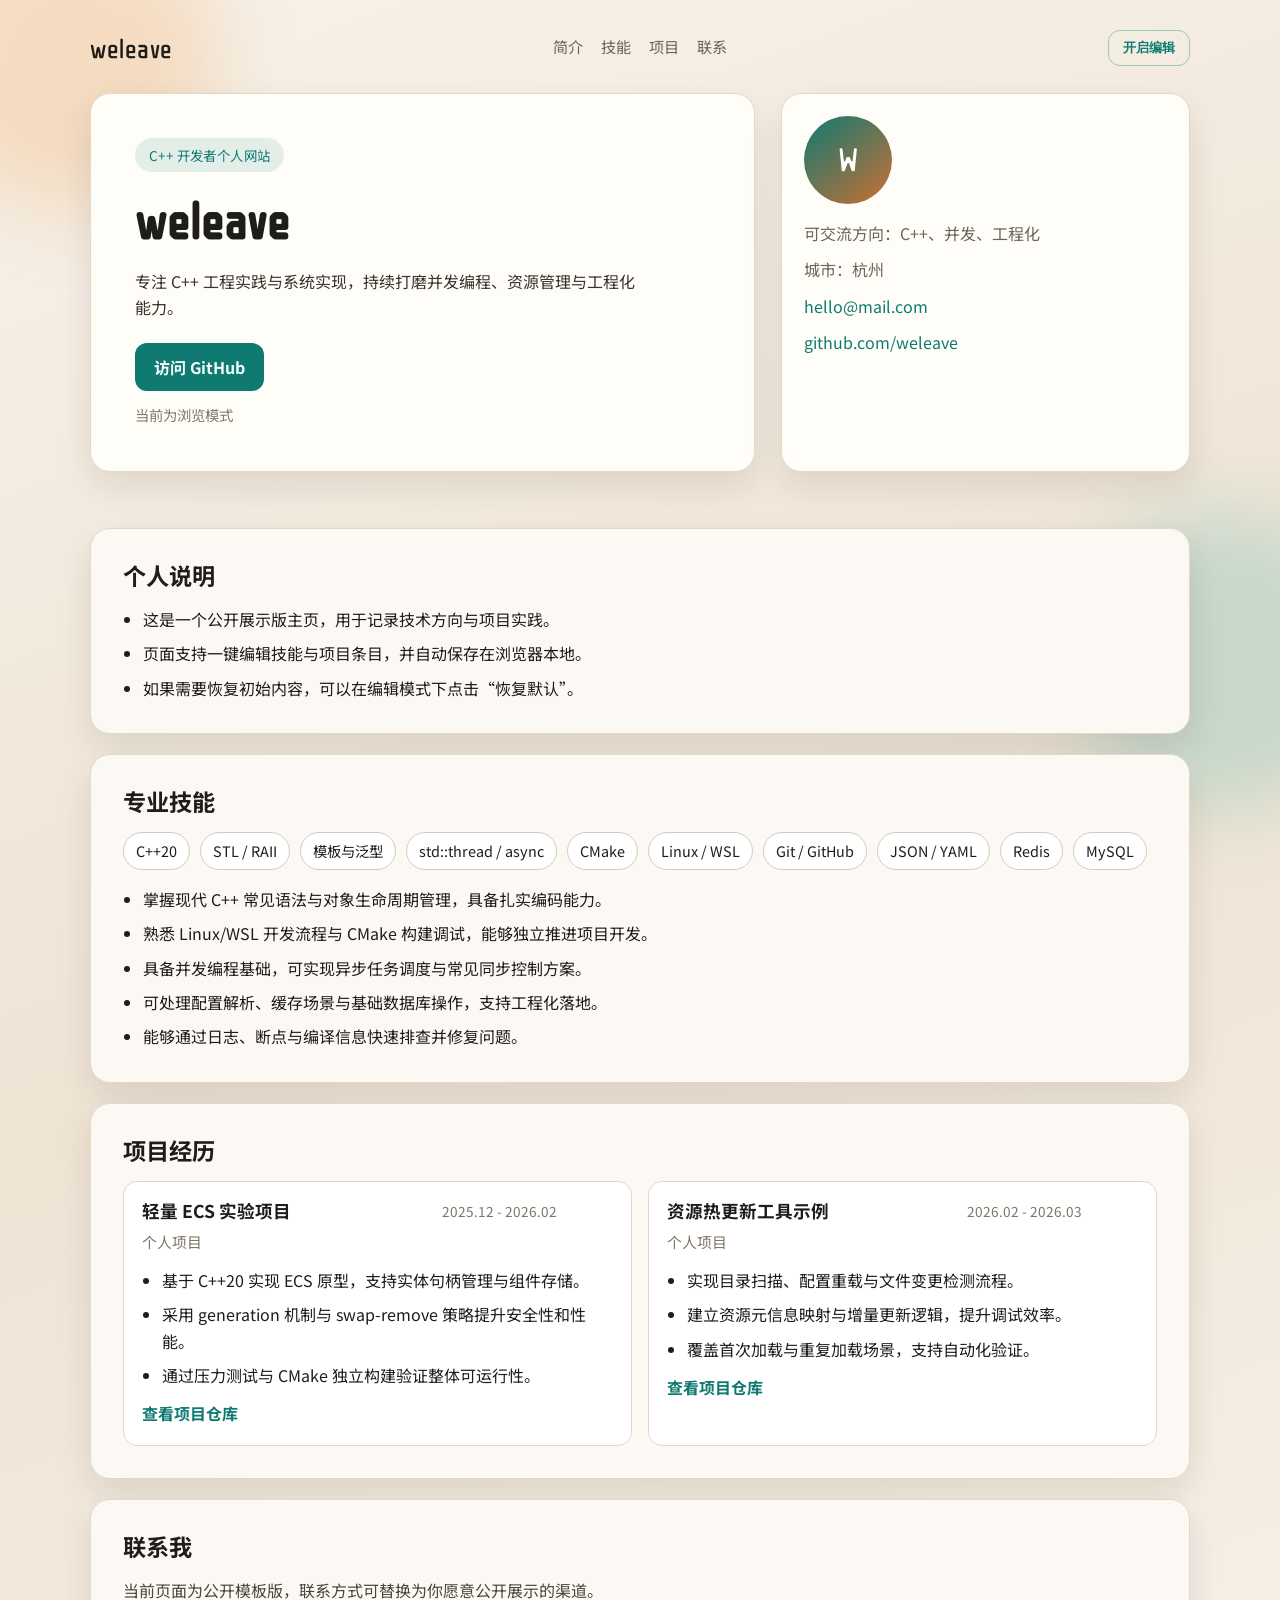
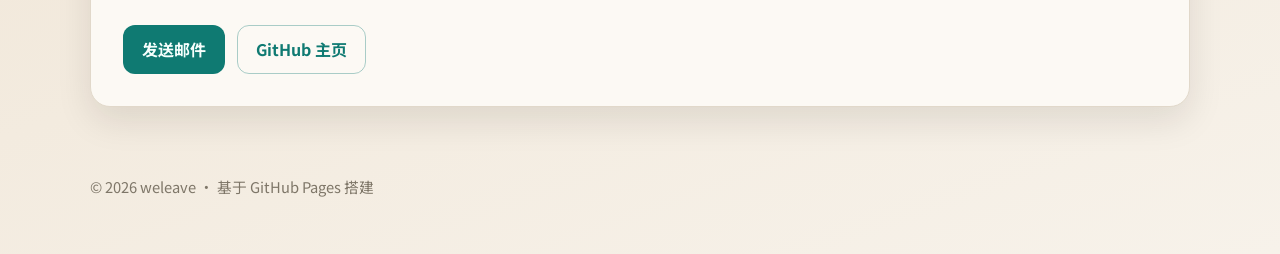
==== index.html @ 106b34a2 "update html" ====
<!doctype html>
<html lang="zh-CN">
  <head>
    <meta charset="UTF-8" />
    <meta name="viewport" content="width=device-width, initial-scale=1.0" />
    <meta
      name="description"
      content="weleave 的个人网站，展示技能、项目与联系方式。"
    />
    <title>weleave | 个人网站</title>
    <link rel="preconnect" href="https://fonts.googleapis.com" />
    <link rel="preconnect" href="https://fonts.gstatic.com" crossorigin />
    <link
      href="https://fonts.googleapis.com/css2?family=Noto+Sans+SC:wght@400;500;700;900&family=ZCOOL+QingKe+HuangYou&display=swap"
      rel="stylesheet"
    />
    <link rel="stylesheet" href="./styles.css" />
  </head>
  <body>
    <div class="bg-orb orb-left"></div>
    <div class="bg-orb orb-right"></div>

    <header class="site-header">
      <nav class="nav container">
        <a class="brand" href="#top">weleave</a>
        <div class="nav-links">
          <a href="#about">简介</a>
          <a href="#skills">技能</a>
          <a href="#projects">项目</a>
          <a href="#contact">联系</a>
        </div>
        <div class="nav-tools">
          <button type="button" class="btn ghost btn-small" id="toggle-edit-btn">
            开启编辑
          </button>
          <button type="button" class="btn ghost btn-small is-hidden" id="reset-content-btn">
            恢复默认
          </button>
        </div>
      </nav>

      <section class="hero container" id="top">
        <div class="hero-main" data-reveal>
          <p class="tag">C++ 开发者个人网站</p>
          <h1>weleave</h1>
          <p class="lead">
            专注 C++ 工程实践与系统实现，持续打磨并发编程、资源管理与工程化能力。
          </p>
          <div class="hero-actions">
            <a
              class="btn"
              href="https://github.com/weleave"
              target="_blank"
              rel="noopener"
            >
              访问 GitHub
            </a>
            <a
              class="btn ghost"
              id="resume-link"
              href="./resume.jpg"
              target="_blank"
              rel="noopener"
            >
              查看图片
            </a>
          </div>
          <p class="edit-state" id="edit-state">当前为浏览模式</p>
        </div>

        <aside class="profile-card" data-reveal>
          <div class="avatar" id="avatar-box">
            <img id="avatar-image" src="./avatar.jpg" alt="头像" />
            <span id="avatar-fallback">W</span>
          </div>
          <ul>
            <li>可交流方向：C++、并发、工程化</li>
            <li>城市：杭州</li>
            <li><a href="mailto:hello@mail.com">hello@mail.com</a></li>
            <li>
              <a href="https://github.com/weleave" target="_blank" rel="noopener">
                github.com/weleave
              </a>
            </li>
          </ul>
        </aside>
      </section>
    </header>

    <main class="container">
      <section class="panel" id="about" data-reveal>
        <h2>个人说明</h2>
        <ul class="skill-list">
          <li>这是一个公开展示版主页，用于记录技术方向与项目实践。</li>
          <li>页面支持一键编辑技能与项目条目，并自动保存在浏览器本地。</li>
          <li>如果需要恢复初始内容，可以在编辑模式下点击“恢复默认”。</li>
        </ul>
      </section>

      <section class="panel" id="skills" data-reveal>
        <h2>专业技能</h2>
        <div class="chips" id="skills-chips">
          <span>C++20</span>
          <span>STL / RAII</span>
          <span>模板与泛型</span>
          <span>std::thread / async</span>
          <span>CMake</span>
          <span>Linux / WSL</span>
          <span>Git / GitHub</span>
          <span>JSON / YAML</span>
          <span>Redis</span>
          <span>MySQL</span>
        </div>
        <div class="editor-box is-hidden" id="skill-editor">
          <p class="editor-title">技能编辑</p>
          <div class="editor-row">
            <input
              type="text"
              id="skill-input"
              class="editor-input"
              placeholder="输入技能，例如：Boost.Asio"
              maxlength="40"
            />
            <button type="button" class="btn btn-small" id="add-skill-btn">新增技能</button>
          </div>
          <p class="editor-tip">删除技能：点击技能右侧“删除”按钮。</p>
        </div>
        <ul class="skill-list">
          <li>掌握现代 C++ 常见语法与对象生命周期管理，具备扎实编码能力。</li>
          <li>熟悉 Linux/WSL 开发流程与 CMake 构建调试，能够独立推进项目开发。</li>
          <li>具备并发编程基础，可实现异步任务调度与常见同步控制方案。</li>
          <li>可处理配置解析、缓存场景与基础数据库操作，支持工程化落地。</li>
          <li>能够通过日志、断点与编译信息快速排查并修复问题。</li>
        </ul>
      </section>

      <section class="panel" id="projects" data-reveal>
        <h2>项目经历</h2>
        <div class="project-grid" id="projects-grid">
          <article class="project-card">
            <div class="project-head">
              <h3>轻量 ECS 实验项目</h3>
              <span>2025.12 - 2026.02</span>
            </div>
            <p class="project-meta">个人项目</p>
            <ul>
              <li>基于 C++20 实现 ECS 原型，支持实体句柄管理与组件存储。</li>
              <li>采用 generation 机制与 swap-remove 策略提升安全性和性能。</li>
              <li>通过压力测试与 CMake 独立构建验证整体可运行性。</li>
            </ul>
            <a
              class="text-link"
              href="https://github.com/weleave/mini-ecs-cpp"
              target="_blank"
              rel="noopener"
            >
              查看项目仓库
            </a>
          </article>

          <article class="project-card">
            <div class="project-head">
              <h3>资源热更新工具示例</h3>
              <span>2026.02 - 2026.03</span>
            </div>
            <p class="project-meta">个人项目</p>
            <ul>
              <li>实现目录扫描、配置重载与文件变更检测流程。</li>
              <li>建立资源元信息映射与增量更新逻辑，提升调试效率。</li>
              <li>覆盖首次加载与重复加载场景，支持自动化验证。</li>
            </ul>
            <a
              class="text-link"
              href="https://github.com/weleave/HotReloadKit"
              target="_blank"
              rel="noopener"
            >
              查看项目仓库
            </a>
          </article>
        </div>
        <div class="editor-box is-hidden" id="project-editor">
          <p class="editor-title">项目编辑</p>
          <div class="editor-row">
            <input
              type="text"
              id="project-title-input"
              class="editor-input"
              placeholder="项目名称（必填）"
              maxlength="60"
            />
            <input
              type="text"
              id="project-period-input"
              class="editor-input"
              placeholder="项目时间，例如：2026.03 - 2026.06"
              maxlength="40"
            />
          </div>
          <div class="editor-row">
            <input
              type="text"
              id="project-role-input"
              class="editor-input"
              placeholder="项目身份，例如：个人项目"
              maxlength="40"
            />
            <input
              type="text"
              id="project-link-input"
              class="editor-input"
              placeholder="项目链接，例如：https://github.com/xxx/yyy"
              maxlength="200"
            />
          </div>
          <textarea
            id="project-bullets-input"
            class="editor-textarea"
            placeholder="项目亮点（每行一条，至少一条）"
          ></textarea>
          <div class="editor-row">
            <button type="button" class="btn btn-small" id="add-project-btn">新增项目</button>
          </div>
          <p class="editor-tip">删除项目：点击项目卡片右上角“删除”按钮。</p>
        </div>
      </section>

      <section class="panel contact" id="contact" data-reveal>
        <h2>联系我</h2>
        <p>当前页面为公开模板版，联系方式可替换为你愿意公开展示的渠道。</p>
        <div class="hero-actions">
          <a class="btn" href="mailto:hello@example.com">发送邮件</a>
          <a class="btn ghost" href="https://github.com/weleave" target="_blank" rel="noopener">
            GitHub 主页
          </a>
        </div>
      </section>
    </main>

    <footer class="footer container">
      <p>&copy; <span id="year"></span> weleave · 基于 GitHub Pages 搭建</p>
    </footer>

    <script src="./script.js"></script>
  </body>
</html>
---- styles.css ----
:root {
  --bg: #f4efe6;
  --bg-soft: #fcf9f4;
  --ink: #1f1d1a;
  --muted: #6a645b;
  --card: #fffdf8;
  --line: #e1d8ca;
  --accent: #0f7a72;
  --accent-2: #ca6f34;
  --shadow: 0 14px 35px rgba(30, 20, 8, 0.1);
  --radius: 20px;
}

* {
  box-sizing: border-box;
}

html {
  scroll-behavior: smooth;
}

body {
  margin: 0;
  color: var(--ink);
  background: linear-gradient(160deg, #f7f2ea 0%, #efe4d4 50%, #f7f2ea 100%);
  font-family: "Noto Sans SC", "PingFang SC", "Microsoft YaHei", sans-serif;
  line-height: 1.65;
}

.bg-orb {
  position: fixed;
  z-index: -1;
  width: 300px;
  aspect-ratio: 1;
  border-radius: 50%;
  filter: blur(40px);
  opacity: 0.26;
}

.orb-left {
  top: -90px;
  left: -80px;
  background: #f2a153;
}

.orb-right {
  right: -90px;
  bottom: 10vh;
  background: #56b3aa;
}

.container {
  width: min(1100px, 92vw);
  margin: 0 auto;
}

.site-header {
  padding: 18px 0 36px;
}

.nav {
  display: flex;
  align-items: center;
  justify-content: space-between;
  gap: 20px;
  padding: 8px 0 22px;
}

.brand {
  text-decoration: none;
  color: var(--ink);
  font-family: "ZCOOL QingKe HuangYou", cursive;
  font-size: 1.7rem;
  letter-spacing: 0.5px;
}

.nav-links {
  display: flex;
  gap: 18px;
  font-size: 0.95rem;
}

.nav-links a {
  color: var(--muted);
  text-decoration: none;
  padding-bottom: 2px;
  border-bottom: 2px solid transparent;
  transition: color 0.25s, border-color 0.25s;
}

.nav-links a:hover {
  color: var(--accent);
  border-color: var(--accent);
}

.nav-tools {
  display: flex;
  align-items: center;
  gap: 8px;
}

.hero {
  display: grid;
  gap: 26px;
  grid-template-columns: 1.3fr 0.8fr;
  align-items: stretch;
}

.hero-main,
.profile-card {
  background: var(--card);
  border: 1px solid var(--line);
  border-radius: var(--radius);
  box-shadow: var(--shadow);
}

.hero-main {
  padding: clamp(28px, 4vw, 44px);
}

.tag {
  display: inline-block;
  margin: 0;
  padding: 6px 14px;
  background: rgba(15, 122, 114, 0.11);
  color: var(--accent);
  border-radius: 999px;
  font-size: 0.84rem;
  letter-spacing: 0.4px;
}

h1,
h2,
h3 {
  margin: 0;
  line-height: 1.25;
}

h1 {
  margin-top: 16px;
  font-family: "ZCOOL QingKe HuangYou", cursive;
  font-size: clamp(2.25rem, 4.2vw, 3.2rem);
  letter-spacing: 1px;
}

.lead {
  margin: 16px 0 0;
  max-width: 32em;
  color: #37332d;
}

.hero-actions {
  margin-top: 22px;
  display: flex;
  flex-wrap: wrap;
  gap: 12px;
}

.btn {
  display: inline-flex;
  align-items: center;
  justify-content: center;
  padding: 10px 18px;
  border-radius: 12px;
  border: 1px solid transparent;
  text-decoration: none;
  font-weight: 700;
  transition: transform 0.22s, filter 0.22s;
  background: var(--accent);
  color: #f6fffd;
}

.btn:hover {
  transform: translateY(-1px);
  filter: brightness(1.04);
}

.btn.ghost {
  background: transparent;
  color: var(--accent);
  border-color: rgba(15, 122, 114, 0.35);
}

.btn-small {
  padding: 8px 14px;
  font-size: 0.84rem;
  font-weight: 600;
}

.edit-state {
  margin: 12px 0 0;
  color: #80796c;
  font-size: 0.9rem;
}

.profile-card {
  padding: 22px;
}

.avatar {
  width: 88px;
  aspect-ratio: 1;
  border-radius: 50%;
  display: flex;
  align-items: center;
  justify-content: center;
  overflow: hidden;
  position: relative;
  font-family: "ZCOOL QingKe HuangYou", cursive;
  font-size: 2rem;
  color: #fff;
  margin-bottom: 16px;
  background: linear-gradient(140deg, var(--accent), var(--accent-2));
}

.avatar img {
  width: 100%;
  height: 100%;
  object-fit: cover;
  display: none;
}

.avatar.has-image img {
  display: block;
}

.avatar.has-image #avatar-fallback {
  display: none;
}

.profile-card ul {
  margin: 0;
  padding: 0;
  list-style: none;
  display: grid;
  gap: 10px;
  color: var(--muted);
}

.profile-card a {
  color: var(--accent);
  text-decoration: none;
  word-break: break-all;
}

main {
  padding-bottom: 44px;
}

.panel {
  margin-top: 20px;
  background: var(--bg-soft);
  border: 1px solid var(--line);
  border-radius: var(--radius);
  padding: clamp(22px, 3vw, 32px);
  box-shadow: var(--shadow);
}

.panel h2 {
  font-size: 1.45rem;
  margin-bottom: 16px;
}

.chips {
  display: flex;
  flex-wrap: wrap;
  gap: 10px;
  margin-bottom: 16px;
}

.chips .chip-item {
  padding: 6px 12px;
  border-radius: 999px;
  border: 1px solid #d5ccbe;
  background: #fff;
  font-size: 0.9rem;
  display: inline-flex;
  align-items: center;
  gap: 8px;
}

.chip-remove {
  border: 0;
  padding: 2px 8px;
  border-radius: 999px;
  background: rgba(202, 111, 52, 0.15);
  color: #8f4b20;
  cursor: pointer;
  font-size: 0.75rem;
}

.skill-list,
.award-list,
.project-card ul {
  margin: 0;
  padding-left: 20px;
}

.skill-list li + li,
.award-list li + li,
.project-card li + li {
  margin-top: 8px;
}

.project-grid {
  display: grid;
  grid-template-columns: 1fr 1fr;
  gap: 16px;
}

.project-card {
  background: #fff;
  border: 1px solid var(--line);
  border-radius: 14px;
  padding: 18px;
  position: relative;
}

.project-remove {
  position: absolute;
  top: 12px;
  right: 12px;
  border: 0;
  border-radius: 10px;
  background: rgba(202, 111, 52, 0.16);
  color: #8f4b20;
  padding: 4px 9px;
  cursor: pointer;
  font-size: 0.75rem;
}

.project-head {
  display: flex;
  justify-content: space-between;
  gap: 12px;
  align-items: flex-start;
  padding-right: 56px;
}

.project-head h3 {
  max-width: 21ch;
  font-size: 1.1rem;
}

.project-head span {
  font-size: 0.85rem;
  color: #7f7568;
  white-space: nowrap;
}

.project-meta {
  margin: 8px 0 12px;
  color: #7f7668;
  font-size: 0.93rem;
}

.text-link {
  display: inline-block;
  margin-top: 12px;
  color: var(--accent);
  text-decoration: none;
  font-weight: 700;
}

.editor-box {
  margin: 8px 0 16px;
  padding: 14px;
  border: 1px dashed #cfc2b1;
  border-radius: 12px;
  background: #fff;
}

.editor-title {
  margin: 0 0 10px;
  font-size: 0.95rem;
  font-weight: 700;
}

.editor-tip {
  margin: 8px 0 0;
  color: #7f7669;
  font-size: 0.83rem;
}

.editor-row {
  display: flex;
  gap: 10px;
  flex-wrap: wrap;
}

.editor-row + .editor-row {
  margin-top: 10px;
}

.editor-input,
.editor-textarea {
  width: 100%;
  border: 1px solid #d8ccbc;
  border-radius: 10px;
  padding: 9px 11px;
  font: inherit;
  background: #fffdfa;
}

.editor-input {
  flex: 1 1 260px;
}

.editor-textarea {
  min-height: 92px;
  resize: vertical;
}

.empty-tip {
  margin: 0;
  padding: 12px;
  border-radius: 10px;
  border: 1px dashed #d7ccbd;
  background: #fff;
  color: #7f7669;
  font-size: 0.9rem;
}

.is-hidden {
  display: none;
}

.contact p {
  margin: 0;
  color: #4a453e;
}

.footer {
  padding: 10px 0 40px;
  color: #7e7668;
  font-size: 0.92rem;
}

[data-reveal] {
  opacity: 0;
  transform: translateY(16px);
  transition: opacity 0.55s ease, transform 0.55s ease;
}

[data-reveal].visible {
  opacity: 1;
  transform: translateY(0);
}

@media (max-width: 920px) {
  .hero {
    grid-template-columns: 1fr;
  }

  .project-grid {
    grid-template-columns: 1fr;
  }
}

@media (max-width: 640px) {
  .nav {
    flex-direction: column;
    align-items: flex-start;
    gap: 8px;
  }

  .nav-links {
    flex-wrap: wrap;
  }

  .nav-tools {
    width: 100%;
    justify-content: flex-start;
    flex-wrap: wrap;
  }

  .panel {
    padding: 20px;
  }

  .hero-main,
  .profile-card {
    padding: 20px;
  }
}
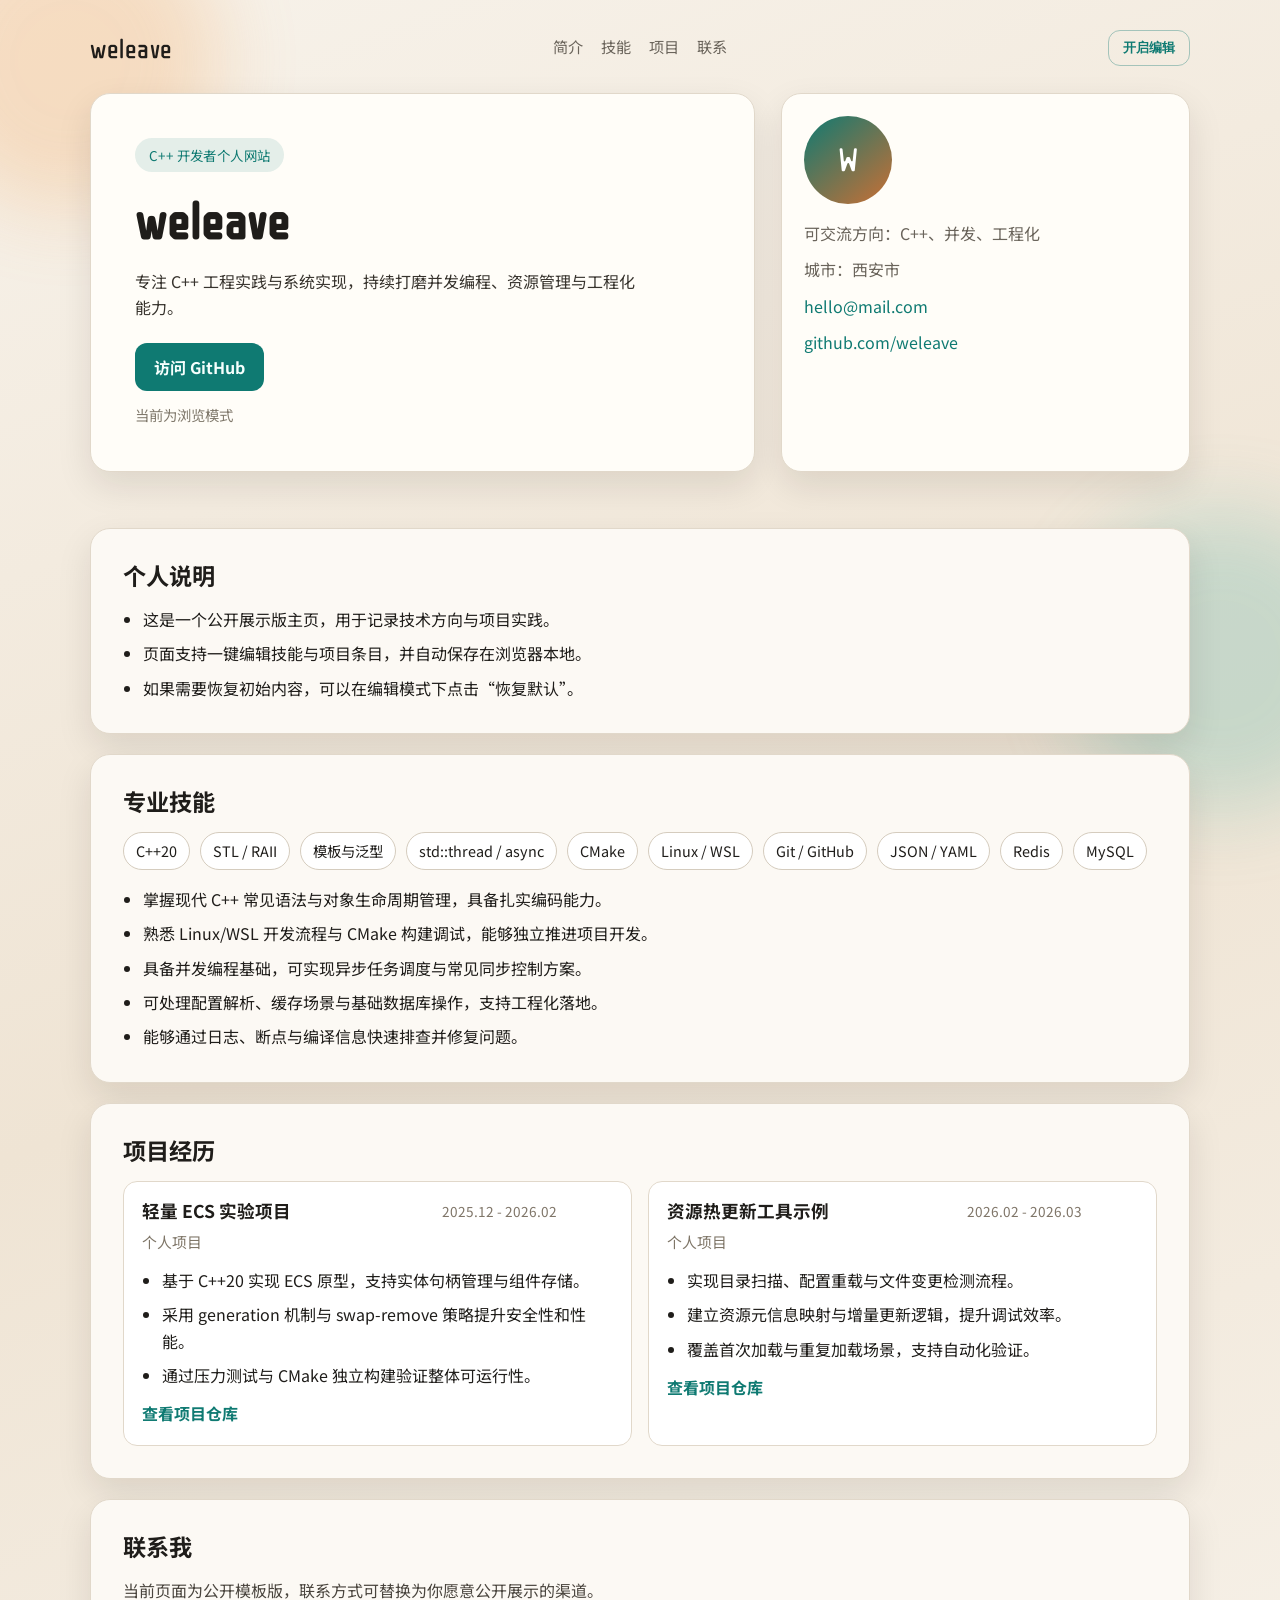
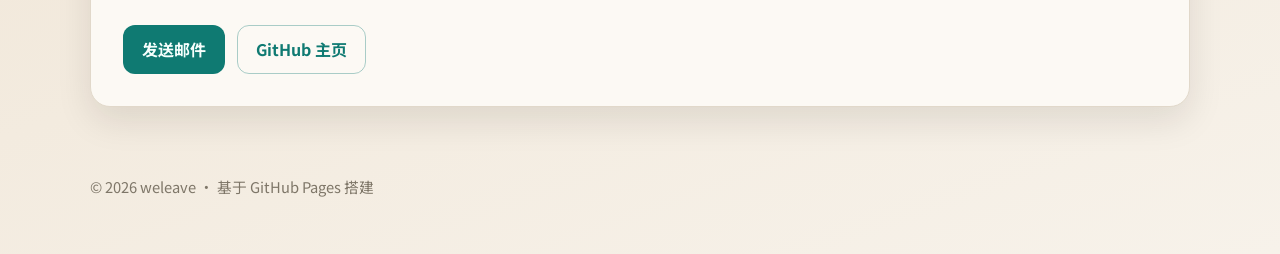
==== commit 420c2190: "update html" ====
--- a/index.html
+++ b/index.html
@@ -75,7 +75,7 @@
           </div>
           <ul>
             <li>可交流方向：C++、并发、工程化</li>
-            <li>城市：杭州</li>
+            <li>城市：西安市</li>
             <li><a href="mailto:hello@mail.com">hello@mail.com</a></li>
             <li>
               <a href="https://github.com/weleave" target="_blank" rel="noopener">
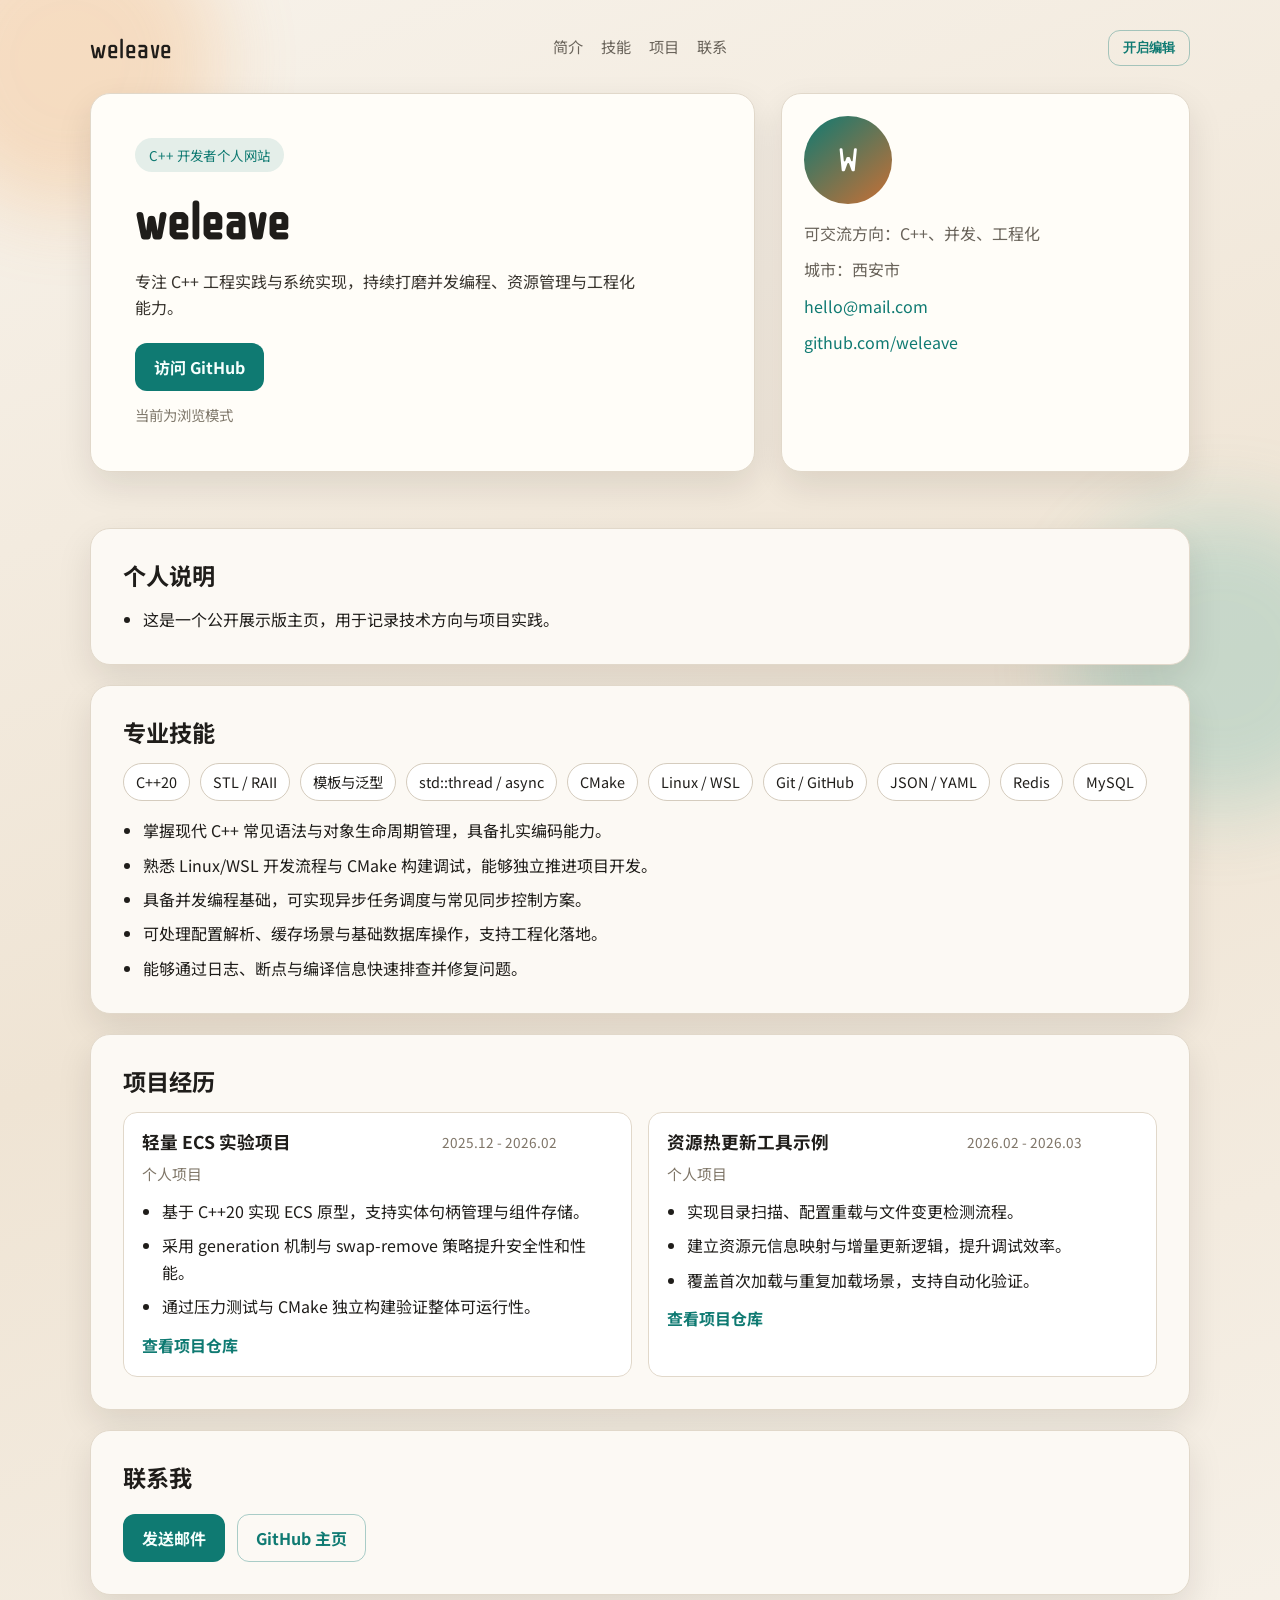
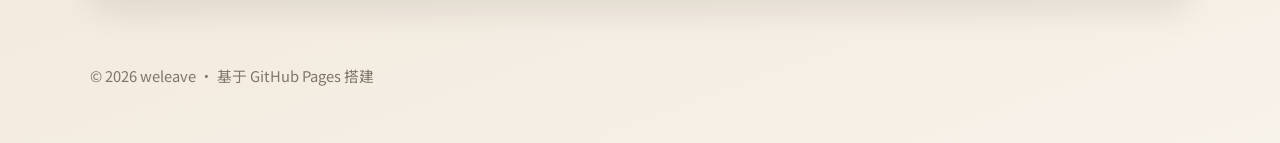
==== commit 30baa8bd: "update html" ====
--- a/index.html
+++ b/index.html
@@ -92,8 +92,6 @@
         <h2>个人说明</h2>
         <ul class="skill-list">
           <li>这是一个公开展示版主页，用于记录技术方向与项目实践。</li>
-          <li>页面支持一键编辑技能与项目条目，并自动保存在浏览器本地。</li>
-          <li>如果需要恢复初始内容，可以在编辑模式下点击“恢复默认”。</li>
         </ul>
       </section>
 
@@ -227,7 +225,6 @@
 
       <section class="panel contact" id="contact" data-reveal>
         <h2>联系我</h2>
-        <p>当前页面为公开模板版，联系方式可替换为你愿意公开展示的渠道。</p>
         <div class="hero-actions">
           <a class="btn" href="mailto:hello@example.com">发送邮件</a>
           <a class="btn ghost" href="https://github.com/weleave" target="_blank" rel="noopener">
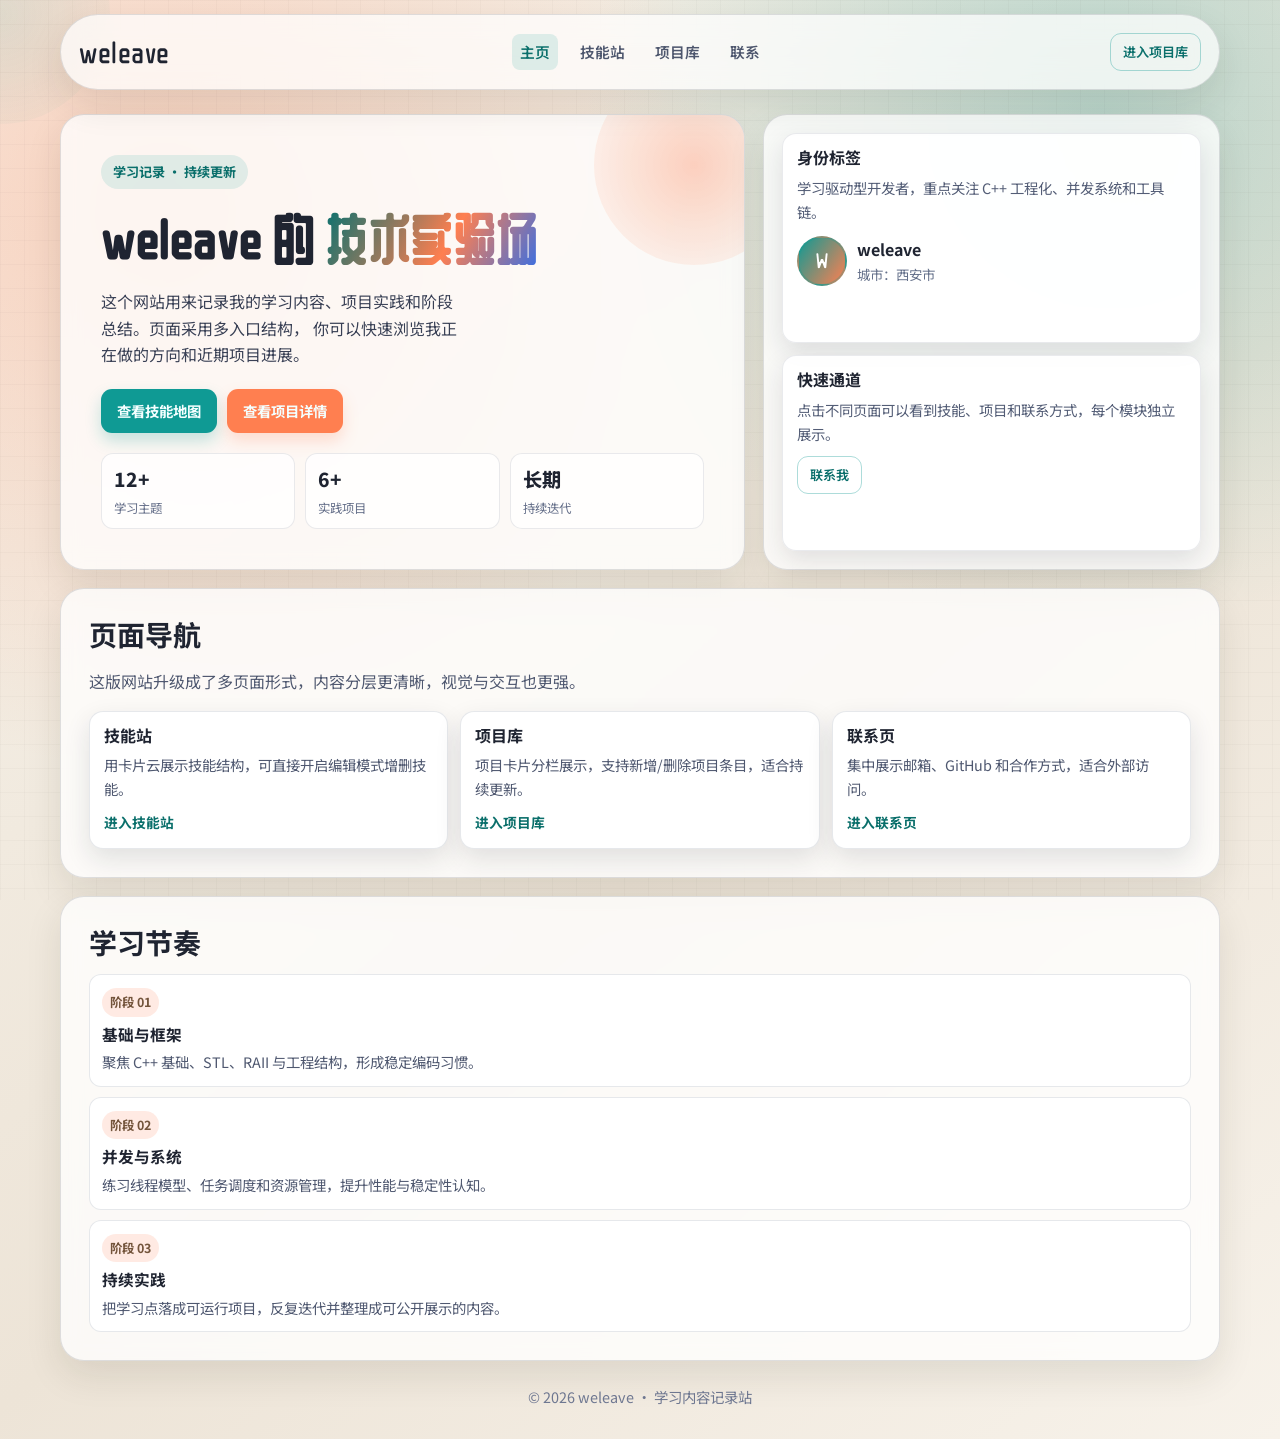
==== commit 08285d6f: "upgrade the page content" ====
--- a/index.html
+++ b/index.html
@@ -3,11 +3,8 @@
   <head>
     <meta charset="UTF-8" />
     <meta name="viewport" content="width=device-width, initial-scale=1.0" />
-    <meta
-      name="description"
-      content="weleave 的个人网站，展示技能、项目与联系方式。"
-    />
-    <title>weleave | 个人网站</title>
+    <meta name="description" content="weleave 的学习主页与项目展示站点。" />
+    <title>weleave | 学习主页</title>
     <link rel="preconnect" href="https://fonts.googleapis.com" />
     <link rel="preconnect" href="https://fonts.gstatic.com" crossorigin />
     <link
@@ -17,226 +14,135 @@
     <link rel="stylesheet" href="./styles.css" />
   </head>
   <body>
-    <div class="bg-orb orb-left"></div>
-    <div class="bg-orb orb-right"></div>
+    <div class="cursor-orb"></div>
+    <div class="page-wipe" id="page-wipe"></div>
 
-    <header class="site-header">
-      <nav class="nav container">
-        <a class="brand" href="#top">weleave</a>
-        <div class="nav-links">
-          <a href="#about">简介</a>
-          <a href="#skills">技能</a>
-          <a href="#projects">项目</a>
-          <a href="#contact">联系</a>
-        </div>
-        <div class="nav-tools">
-          <button type="button" class="btn ghost btn-small" id="toggle-edit-btn">
-            开启编辑
-          </button>
-          <button type="button" class="btn ghost btn-small is-hidden" id="reset-content-btn">
-            恢复默认
-          </button>
-        </div>
-      </nav>
+    <div class="site-shell">
+      <header class="topbar">
+        <a class="brand" href="./index.html" data-transition>weleave</a>
+        <nav class="nav-links">
+          <a class="nav-link" data-page="index.html" href="./index.html" data-transition>主页</a>
+          <a class="nav-link" data-page="skills.html" href="./skills.html" data-transition>技能站</a>
+          <a class="nav-link" data-page="projects.html" href="./projects.html" data-transition>项目库</a>
+          <a class="nav-link" data-page="contact.html" href="./contact.html" data-transition>联系</a>
+        </nav>
+        <a class="btn small ghost" href="./projects.html" data-transition>进入项目库</a>
+      </header>
 
-      <section class="hero container" id="top">
-        <div class="hero-main" data-reveal>
-          <p class="tag">C++ 开发者个人网站</p>
-          <h1>weleave</h1>
-          <p class="lead">
-            专注 C++ 工程实践与系统实现，持续打磨并发编程、资源管理与工程化能力。
-          </p>
-          <div class="hero-actions">
-            <a
-              class="btn"
-              href="https://github.com/weleave"
-              target="_blank"
-              rel="noopener"
-            >
-              访问 GitHub
-            </a>
-            <a
-              class="btn ghost"
-              id="resume-link"
-              href="./resume.jpg"
-              target="_blank"
-              rel="noopener"
-            >
-              查看图片
-            </a>
-          </div>
-          <p class="edit-state" id="edit-state">当前为浏览模式</p>
-        </div>
-
-        <aside class="profile-card" data-reveal>
-          <div class="avatar" id="avatar-box">
-            <img id="avatar-image" src="./avatar.jpg" alt="头像" />
-            <span id="avatar-fallback">W</span>
-          </div>
-          <ul>
-            <li>可交流方向：C++、并发、工程化</li>
-            <li>城市：西安市</li>
-            <li><a href="mailto:hello@mail.com">hello@mail.com</a></li>
-            <li>
-              <a href="https://github.com/weleave" target="_blank" rel="noopener">
-                github.com/weleave
+      <main>
+        <section class="hero">
+          <article class="hero-main glass" data-reveal>
+            <p class="eyebrow">学习记录 · 持续更新</p>
+            <h1 class="hero-title">
+              weleave 的
+              <span class="hero-gradient">技术实验场</span>
+            </h1>
+            <p class="hero-lead">
+              这个网站用来记录我的学习内容、项目实践和阶段总结。页面采用多入口结构，
+              你可以快速浏览我正在做的方向和近期项目进展。
+            </p>
+            <div class="hero-actions">
+              <a class="btn" href="./skills.html" data-transition>查看技能地图</a>
+              <a class="btn alt" href="./projects.html" data-transition>查看项目详情</a>
+              <a
+                class="btn ghost"
+                id="resume-link"
+                href="./resume.jpg"
+                target="_blank"
+                rel="noopener"
+              >
+                查看图片简历
               </a>
-            </li>
-          </ul>
-        </aside>
-      </section>
-    </header>
-
-    <main class="container">
-      <section class="panel" id="about" data-reveal>
-        <h2>个人说明</h2>
-        <ul class="skill-list">
-          <li>这是一个公开展示版主页，用于记录技术方向与项目实践。</li>
-        </ul>
-      </section>
-
-      <section class="panel" id="skills" data-reveal>
-        <h2>专业技能</h2>
-        <div class="chips" id="skills-chips">
-          <span>C++20</span>
-          <span>STL / RAII</span>
-          <span>模板与泛型</span>
-          <span>std::thread / async</span>
-          <span>CMake</span>
-          <span>Linux / WSL</span>
-          <span>Git / GitHub</span>
-          <span>JSON / YAML</span>
-          <span>Redis</span>
-          <span>MySQL</span>
-        </div>
-        <div class="editor-box is-hidden" id="skill-editor">
-          <p class="editor-title">技能编辑</p>
-          <div class="editor-row">
-            <input
-              type="text"
-              id="skill-input"
-              class="editor-input"
-              placeholder="输入技能，例如：Boost.Asio"
-              maxlength="40"
-            />
-            <button type="button" class="btn btn-small" id="add-skill-btn">新增技能</button>
-          </div>
-          <p class="editor-tip">删除技能：点击技能右侧“删除”按钮。</p>
-        </div>
-        <ul class="skill-list">
-          <li>掌握现代 C++ 常见语法与对象生命周期管理，具备扎实编码能力。</li>
-          <li>熟悉 Linux/WSL 开发流程与 CMake 构建调试，能够独立推进项目开发。</li>
-          <li>具备并发编程基础，可实现异步任务调度与常见同步控制方案。</li>
-          <li>可处理配置解析、缓存场景与基础数据库操作，支持工程化落地。</li>
-          <li>能够通过日志、断点与编译信息快速排查并修复问题。</li>
-        </ul>
-      </section>
-
-      <section class="panel" id="projects" data-reveal>
-        <h2>项目经历</h2>
-        <div class="project-grid" id="projects-grid">
-          <article class="project-card">
-            <div class="project-head">
-              <h3>轻量 ECS 实验项目</h3>
-              <span>2025.12 - 2026.02</span>
             </div>
-            <p class="project-meta">个人项目</p>
-            <ul>
-              <li>基于 C++20 实现 ECS 原型，支持实体句柄管理与组件存储。</li>
-              <li>采用 generation 机制与 swap-remove 策略提升安全性和性能。</li>
-              <li>通过压力测试与 CMake 独立构建验证整体可运行性。</li>
-            </ul>
-            <a
-              class="text-link"
-              href="https://github.com/weleave/mini-ecs-cpp"
-              target="_blank"
-              rel="noopener"
-            >
-              查看项目仓库
-            </a>
+            <div class="hero-metrics">
+              <div class="metric-item">
+                <div class="metric-value">12+</div>
+                <div class="metric-label">学习主题</div>
+              </div>
+              <div class="metric-item">
+                <div class="metric-value">6+</div>
+                <div class="metric-label">实践项目</div>
+              </div>
+              <div class="metric-item">
+                <div class="metric-value">长期</div>
+                <div class="metric-label">持续迭代</div>
+              </div>
+            </div>
           </article>
 
-          <article class="project-card">
-            <div class="project-head">
-              <h3>资源热更新工具示例</h3>
-              <span>2026.02 - 2026.03</span>
-            </div>
-            <p class="project-meta">个人项目</p>
-            <ul>
-              <li>实现目录扫描、配置重载与文件变更检测流程。</li>
-              <li>建立资源元信息映射与增量更新逻辑，提升调试效率。</li>
-              <li>覆盖首次加载与重复加载场景，支持自动化验证。</li>
-            </ul>
-            <a
-              class="text-link"
-              href="https://github.com/weleave/HotReloadKit"
-              target="_blank"
-              rel="noopener"
-            >
-              查看项目仓库
-            </a>
-          </article>
-        </div>
-        <div class="editor-box is-hidden" id="project-editor">
-          <p class="editor-title">项目编辑</p>
-          <div class="editor-row">
-            <input
-              type="text"
-              id="project-title-input"
-              class="editor-input"
-              placeholder="项目名称（必填）"
-              maxlength="60"
-            />
-            <input
-              type="text"
-              id="project-period-input"
-              class="editor-input"
-              placeholder="项目时间，例如：2026.03 - 2026.06"
-              maxlength="40"
-            />
+          <aside class="hero-side glass" data-reveal>
+            <article class="stack-card">
+              <h3>身份标签</h3>
+              <p>学习驱动型开发者，重点关注 C++ 工程化、并发系统和工具链。</p>
+              <div class="avatar-line">
+                <div class="avatar-frame" id="avatar-frame">
+                  <img id="avatar-image" src="./avatar.jpg" alt="头像" />
+                  <span>W</span>
+                </div>
+                <div>
+                  <div><strong>weleave</strong></div>
+                  <div style="font-size: 0.84rem; color: #64708a">城市：西安市</div>
+                </div>
+              </div>
+            </article>
+            <article class="stack-card">
+              <h3>快速通道</h3>
+              <p>点击不同页面可以看到技能、项目和联系方式，每个模块独立展示。</p>
+              <div class="hero-actions" style="margin-top: 10px">
+                <a class="btn small ghost" href="./contact.html" data-transition>联系我</a>
+              </div>
+            </article>
+          </aside>
+        </section>
+
+        <section class="section glass" data-reveal>
+          <h2>页面导航</h2>
+          <p>这版网站升级成了多页面形式，内容分层更清晰，视觉与交互也更强。</p>
+          <div class="grid-3">
+            <article class="feature-card">
+              <h3>技能站</h3>
+              <p>用卡片云展示技能结构，可直接开启编辑模式增删技能。</p>
+              <a class="go-link" href="./skills.html" data-transition>进入技能站</a>
+            </article>
+            <article class="feature-card">
+              <h3>项目库</h3>
+              <p>项目卡片分栏展示，支持新增/删除项目条目，适合持续更新。</p>
+              <a class="go-link" href="./projects.html" data-transition>进入项目库</a>
+            </article>
+            <article class="feature-card">
+              <h3>联系页</h3>
+              <p>集中展示邮箱、GitHub 和合作方式，适合外部访问。</p>
+              <a class="go-link" href="./contact.html" data-transition>进入联系页</a>
+            </article>
           </div>
-          <div class="editor-row">
-            <input
-              type="text"
-              id="project-role-input"
-              class="editor-input"
-              placeholder="项目身份，例如：个人项目"
-              maxlength="40"
-            />
-            <input
-              type="text"
-              id="project-link-input"
-              class="editor-input"
-              placeholder="项目链接，例如：https://github.com/xxx/yyy"
-              maxlength="200"
-            />
+        </section>
+
+        <section class="section glass" data-reveal>
+          <h2>学习节奏</h2>
+          <div class="timeline">
+            <article class="timeline-item">
+              <span class="when">阶段 01</span>
+              <h4>基础与框架</h4>
+              <p>聚焦 C++ 基础、STL、RAII 与工程结构，形成稳定编码习惯。</p>
+            </article>
+            <article class="timeline-item">
+              <span class="when">阶段 02</span>
+              <h4>并发与系统</h4>
+              <p>练习线程模型、任务调度和资源管理，提升性能与稳定性认知。</p>
+            </article>
+            <article class="timeline-item">
+              <span class="when">阶段 03</span>
+              <h4>持续实践</h4>
+              <p>把学习点落成可运行项目，反复迭代并整理成可公开展示的内容。</p>
+            </article>
           </div>
-          <textarea
-            id="project-bullets-input"
-            class="editor-textarea"
-            placeholder="项目亮点（每行一条，至少一条）"
-          ></textarea>
-          <div class="editor-row">
-            <button type="button" class="btn btn-small" id="add-project-btn">新增项目</button>
-          </div>
-          <p class="editor-tip">删除项目：点击项目卡片右上角“删除”按钮。</p>
-        </div>
-      </section>
+        </section>
+      </main>
 
-      <section class="panel contact" id="contact" data-reveal>
-        <h2>联系我</h2>
-        <div class="hero-actions">
-          <a class="btn" href="mailto:hello@example.com">发送邮件</a>
-          <a class="btn ghost" href="https://github.com/weleave" target="_blank" rel="noopener">
-            GitHub 主页
-          </a>
-        </div>
-      </section>
-    </main>
-
-    <footer class="footer container">
-      <p>&copy; <span id="year"></span> weleave · 基于 GitHub Pages 搭建</p>
-    </footer>
+      <footer class="footer">
+        <p>&copy; <span id="year"></span> weleave · 学习内容记录站</p>
+      </footer>
+    </div>
 
     <script src="./script.js"></script>
   </body>
--- a/styles.css
+++ b/styles.css
@@ -1,14 +1,19 @@
 :root {
-  --bg: #f4efe6;
-  --bg-soft: #fcf9f4;
-  --ink: #1f1d1a;
-  --muted: #6a645b;
-  --card: #fffdf8;
-  --line: #e1d8ca;
-  --accent: #0f7a72;
-  --accent-2: #ca6f34;
-  --shadow: 0 14px 35px rgba(30, 20, 8, 0.1);
-  --radius: 20px;
+  --bg: #f4efe7;
+  --bg-strong: #ebe2d4;
+  --surface: rgba(255, 255, 255, 0.78);
+  --surface-strong: rgba(255, 255, 255, 0.92);
+  --line: rgba(36, 44, 60, 0.14);
+  --ink: #1f2431;
+  --ink-soft: #4d566d;
+  --brand: #0f9a94;
+  --brand-strong: #0a6f6b;
+  --brand-alt: #ff7f50;
+  --shadow-soft: 0 15px 36px rgba(43, 35, 23, 0.1);
+  --shadow-card: 0 10px 26px rgba(28, 34, 50, 0.12);
+  --radius-xl: 24px;
+  --radius-lg: 18px;
+  --radius-md: 12px;
 }
 
 * {
@@ -21,425 +26,606 @@
 
 body {
   margin: 0;
+  min-height: 100vh;
   color: var(--ink);
-  background: linear-gradient(160deg, #f7f2ea 0%, #efe4d4 50%, #f7f2ea 100%);
+  background:
+    radial-gradient(circle at 12% 14%, rgba(255, 127, 80, 0.28), transparent 34%),
+    radial-gradient(circle at 86% 8%, rgba(15, 154, 148, 0.24), transparent 30%),
+    linear-gradient(140deg, #f7f3eb 0%, #ede4d7 56%, #f7f2ea 100%);
   font-family: "Noto Sans SC", "PingFang SC", "Microsoft YaHei", sans-serif;
   line-height: 1.65;
-}
-
-.bg-orb {
+  overflow-x: hidden;
+}
+
+body::before {
+  content: "";
   position: fixed;
-  z-index: -1;
-  width: 300px;
+  inset: 0;
+  z-index: -2;
+  background-image:
+    linear-gradient(rgba(0, 0, 0, 0.02) 1px, transparent 1px),
+    linear-gradient(90deg, rgba(0, 0, 0, 0.02) 1px, transparent 1px);
+  background-size: 24px 24px;
+  pointer-events: none;
+}
+
+.cursor-orb {
+  position: fixed;
+  width: 220px;
   aspect-ratio: 1;
   border-radius: 50%;
-  filter: blur(40px);
-  opacity: 0.26;
-}
-
-.orb-left {
-  top: -90px;
-  left: -80px;
-  background: #f2a153;
-}
-
-.orb-right {
-  right: -90px;
-  bottom: 10vh;
-  background: #56b3aa;
-}
-
-.container {
-  width: min(1100px, 92vw);
+  pointer-events: none;
+  z-index: 0;
+  opacity: 0.18;
+  background: radial-gradient(circle, rgba(15, 154, 148, 0.58), rgba(15, 154, 148, 0));
+  transform: translate(-50%, -50%);
+  transition: transform 0.08s linear;
+}
+
+.page-wipe {
+  position: fixed;
+  inset: 0;
+  z-index: 99;
+  background: linear-gradient(120deg, #1f2431, #0f9a94);
+  transform: translateY(0);
+  transition: transform 360ms ease;
+  pointer-events: none;
+}
+
+.page-wipe.loaded {
+  transform: translateY(-110%);
+}
+
+.site-shell {
+  width: min(1160px, 92vw);
   margin: 0 auto;
-}
-
-.site-header {
-  padding: 18px 0 36px;
-}
-
-.nav {
+  position: relative;
+  z-index: 1;
+}
+
+.topbar {
+  position: sticky;
+  top: 0;
+  z-index: 20;
   display: flex;
   align-items: center;
   justify-content: space-between;
-  gap: 20px;
-  padding: 8px 0 22px;
+  gap: 18px;
+  margin-top: 14px;
+  padding: 12px 18px;
+  border: 1px solid var(--line);
+  border-radius: 999px;
+  background: rgba(255, 255, 255, 0.72);
+  backdrop-filter: blur(14px);
+  box-shadow: var(--shadow-soft);
 }
 
 .brand {
   text-decoration: none;
   color: var(--ink);
   font-family: "ZCOOL QingKe HuangYou", cursive;
-  font-size: 1.7rem;
+  font-size: clamp(1.45rem, 3vw, 1.9rem);
   letter-spacing: 0.5px;
 }
 
 .nav-links {
   display: flex;
-  gap: 18px;
-  font-size: 0.95rem;
-}
-
-.nav-links a {
-  color: var(--muted);
+  gap: 14px;
+  flex-wrap: wrap;
+}
+
+.nav-link {
+  color: var(--ink-soft);
   text-decoration: none;
-  padding-bottom: 2px;
-  border-bottom: 2px solid transparent;
-  transition: color 0.25s, border-color 0.25s;
-}
-
-.nav-links a:hover {
-  color: var(--accent);
-  border-color: var(--accent);
-}
-
-.nav-tools {
-  display: flex;
-  align-items: center;
-  gap: 8px;
-}
-
-.hero {
-  display: grid;
-  gap: 26px;
-  grid-template-columns: 1.3fr 0.8fr;
-  align-items: stretch;
-}
-
-.hero-main,
-.profile-card {
-  background: var(--card);
-  border: 1px solid var(--line);
-  border-radius: var(--radius);
-  box-shadow: var(--shadow);
-}
-
-.hero-main {
-  padding: clamp(28px, 4vw, 44px);
-}
-
-.tag {
-  display: inline-block;
-  margin: 0;
-  padding: 6px 14px;
-  background: rgba(15, 122, 114, 0.11);
-  color: var(--accent);
-  border-radius: 999px;
-  font-size: 0.84rem;
-  letter-spacing: 0.4px;
-}
-
-h1,
-h2,
-h3 {
-  margin: 0;
-  line-height: 1.25;
-}
-
-h1 {
-  margin-top: 16px;
-  font-family: "ZCOOL QingKe HuangYou", cursive;
-  font-size: clamp(2.25rem, 4.2vw, 3.2rem);
-  letter-spacing: 1px;
-}
-
-.lead {
-  margin: 16px 0 0;
-  max-width: 32em;
-  color: #37332d;
-}
-
-.hero-actions {
-  margin-top: 22px;
-  display: flex;
-  flex-wrap: wrap;
-  gap: 12px;
+  font-size: 0.92rem;
+  font-weight: 600;
+  padding: 6px 8px;
+  border-radius: 8px;
+  transition: background 0.24s, color 0.24s;
+}
+
+.nav-link:hover,
+.nav-link.active {
+  color: var(--brand-strong);
+  background: rgba(15, 154, 148, 0.13);
 }
 
 .btn {
+  border: 0;
+  border-radius: 11px;
+  padding: 10px 16px;
+  font: inherit;
+  font-size: 0.9rem;
+  font-weight: 700;
+  text-decoration: none;
+  cursor: pointer;
   display: inline-flex;
   align-items: center;
   justify-content: center;
-  padding: 10px 18px;
-  border-radius: 12px;
-  border: 1px solid transparent;
-  text-decoration: none;
-  font-weight: 700;
-  transition: transform 0.22s, filter 0.22s;
-  background: var(--accent);
-  color: #f6fffd;
+  gap: 7px;
+  transition: transform 0.24s, box-shadow 0.24s, filter 0.24s;
+  background: var(--brand);
+  color: #f4ffff;
+  box-shadow: 0 8px 16px rgba(15, 154, 148, 0.24);
 }
 
 .btn:hover {
-  transform: translateY(-1px);
+  transform: translateY(-2px);
   filter: brightness(1.04);
+}
+
+.btn.alt {
+  background: var(--brand-alt);
+  box-shadow: 0 8px 16px rgba(255, 127, 80, 0.23);
 }
 
 .btn.ghost {
   background: transparent;
-  color: var(--accent);
-  border-color: rgba(15, 122, 114, 0.35);
-}
-
-.btn-small {
-  padding: 8px 14px;
-  font-size: 0.84rem;
+  border: 1px solid rgba(15, 154, 148, 0.34);
+  color: var(--brand-strong);
+  box-shadow: none;
+}
+
+.btn.small {
+  padding: 7px 12px;
+  font-size: 0.82rem;
   font-weight: 600;
 }
 
-.edit-state {
-  margin: 12px 0 0;
-  color: #80796c;
-  font-size: 0.9rem;
-}
-
-.profile-card {
-  padding: 22px;
-}
-
-.avatar {
-  width: 88px;
+.hero {
+  margin-top: 24px;
+  display: grid;
+  grid-template-columns: 1.2fr 0.8fr;
+  gap: 18px;
+}
+
+.glass {
+  border: 1px solid var(--line);
+  border-radius: var(--radius-xl);
+  background: var(--surface);
+  backdrop-filter: blur(10px);
+  box-shadow: var(--shadow-soft);
+}
+
+.hero-main {
+  padding: clamp(24px, 4vw, 40px);
+  position: relative;
+  overflow: hidden;
+}
+
+.hero-main::after {
+  content: "";
+  position: absolute;
+  width: 200px;
   aspect-ratio: 1;
   border-radius: 50%;
+  top: -50px;
+  right: -50px;
+  background: radial-gradient(circle, rgba(255, 127, 80, 0.34), rgba(255, 127, 80, 0));
+  pointer-events: none;
+}
+
+.eyebrow {
+  margin: 0;
+  display: inline-flex;
+  padding: 6px 12px;
+  border-radius: 999px;
+  font-size: 0.82rem;
+  font-weight: 700;
+  color: var(--brand-strong);
+  background: rgba(15, 154, 148, 0.12);
+}
+
+h1,
+h2,
+h3,
+h4 {
+  margin: 0;
+  line-height: 1.24;
+}
+
+.hero-title {
+  margin-top: 16px;
+  font-family: "ZCOOL QingKe HuangYou", cursive;
+  font-size: clamp(2.15rem, 5vw, 3.4rem);
+  letter-spacing: 0.6px;
+}
+
+.hero-gradient {
+  background: linear-gradient(120deg, #0a716f, #ff7f50 58%, #3d6fe0);
+  background-clip: text;
+  -webkit-text-fill-color: transparent;
+}
+
+.hero-lead {
+  margin: 16px 0 0;
+  max-width: 40ch;
+  color: #394055;
+}
+
+.hero-actions {
+  margin-top: 22px;
+  display: flex;
+  flex-wrap: wrap;
+  gap: 10px;
+}
+
+.hero-metrics {
+  margin-top: 20px;
+  display: grid;
+  grid-template-columns: repeat(3, minmax(0, 1fr));
+  gap: 10px;
+}
+
+.metric-item {
+  padding: 10px 12px;
+  border-radius: 12px;
+  background: rgba(255, 255, 255, 0.75);
+  border: 1px solid rgba(54, 69, 90, 0.11);
+}
+
+.metric-value {
+  font-size: 1.2rem;
+  font-weight: 800;
+  color: var(--ink);
+}
+
+.metric-label {
+  margin-top: 2px;
+  font-size: 0.78rem;
+  color: #66708a;
+}
+
+.hero-side {
+  padding: 18px;
+  display: grid;
+  gap: 12px;
+}
+
+.stack-card {
+  border-radius: 14px;
+  background: var(--surface-strong);
+  border: 1px solid rgba(54, 69, 90, 0.11);
+  padding: 14px;
+  box-shadow: var(--shadow-card);
+}
+
+.stack-card h3 {
+  font-size: 1rem;
+}
+
+.stack-card p {
+  margin: 8px 0 0;
+  color: #535d76;
+  font-size: 0.9rem;
+}
+
+.avatar-line {
   display: flex;
   align-items: center;
-  justify-content: center;
+  gap: 10px;
+  margin-top: 12px;
+}
+
+.avatar-frame {
+  width: 50px;
+  aspect-ratio: 1;
+  border-radius: 50%;
   overflow: hidden;
-  position: relative;
+  border: 2px solid rgba(15, 154, 148, 0.26);
+  background: linear-gradient(125deg, var(--brand), var(--brand-alt));
+  color: white;
+  display: grid;
+  place-items: center;
   font-family: "ZCOOL QingKe HuangYou", cursive;
-  font-size: 2rem;
-  color: #fff;
-  margin-bottom: 16px;
-  background: linear-gradient(140deg, var(--accent), var(--accent-2));
-}
-
-.avatar img {
+  font-size: 1.3rem;
+}
+
+.avatar-frame img {
   width: 100%;
   height: 100%;
   object-fit: cover;
   display: none;
 }
 
-.avatar.has-image img {
+.avatar-frame.has-image img {
   display: block;
 }
 
-.avatar.has-image #avatar-fallback {
+.avatar-frame.has-image span {
   display: none;
 }
 
-.profile-card ul {
-  margin: 0;
-  padding: 0;
-  list-style: none;
+.section {
+  margin-top: 18px;
+  padding: clamp(18px, 3vw, 28px);
+}
+
+.section h2 {
+  font-size: clamp(1.3rem, 3.1vw, 1.75rem);
+}
+
+.section p {
+  color: #4f5870;
+}
+
+.grid-3 {
+  margin-top: 14px;
+  display: grid;
+  grid-template-columns: repeat(3, minmax(0, 1fr));
+  gap: 12px;
+}
+
+.grid-2 {
+  margin-top: 14px;
+  display: grid;
+  grid-template-columns: repeat(2, minmax(0, 1fr));
+  gap: 12px;
+}
+
+.feature-card {
+  border-radius: 14px;
+  border: 1px solid rgba(54, 69, 90, 0.12);
+  background: #fff;
+  padding: 14px;
+  box-shadow: var(--shadow-card);
+  transition: transform 0.24s;
+}
+
+.feature-card:hover {
+  transform: translateY(-3px);
+}
+
+.feature-card h3 {
+  font-size: 1rem;
+}
+
+.feature-card p {
+  margin: 8px 0 0;
+  font-size: 0.9rem;
+}
+
+.feature-card .go-link {
+  margin-top: 10px;
+  display: inline-block;
+  font-size: 0.86rem;
+  color: var(--brand-strong);
+  text-decoration: none;
+  font-weight: 700;
+}
+
+.timeline {
+  margin-top: 14px;
   display: grid;
   gap: 10px;
-  color: var(--muted);
-}
-
-.profile-card a {
-  color: var(--accent);
-  text-decoration: none;
-  word-break: break-all;
-}
-
-main {
-  padding-bottom: 44px;
-}
-
-.panel {
-  margin-top: 20px;
-  background: var(--bg-soft);
-  border: 1px solid var(--line);
-  border-radius: var(--radius);
-  padding: clamp(22px, 3vw, 32px);
-  box-shadow: var(--shadow);
-}
-
-.panel h2 {
-  font-size: 1.45rem;
-  margin-bottom: 16px;
-}
-
-.chips {
+}
+
+.timeline-item {
+  background: #fff;
+  border-radius: 12px;
+  border: 1px solid rgba(54, 69, 90, 0.12);
+  padding: 12px;
+}
+
+.timeline-item .when {
+  display: inline-flex;
+  font-size: 0.78rem;
+  padding: 4px 8px;
+  border-radius: 999px;
+  color: #73543b;
+  background: rgba(255, 127, 80, 0.16);
+  font-weight: 700;
+}
+
+.timeline-item h4 {
+  margin-top: 8px;
+  font-size: 0.98rem;
+}
+
+.timeline-item p {
+  margin: 6px 0 0;
+  font-size: 0.9rem;
+}
+
+.chip-cloud {
   display: flex;
   flex-wrap: wrap;
   gap: 10px;
-  margin-bottom: 16px;
-}
-
-.chips .chip-item {
-  padding: 6px 12px;
-  border-radius: 999px;
-  border: 1px solid #d5ccbe;
-  background: #fff;
-  font-size: 0.9rem;
+}
+
+.chip {
   display: inline-flex;
   align-items: center;
   gap: 8px;
-}
-
-.chip-remove {
+  padding: 7px 12px;
+  border-radius: 999px;
+  background: #fff;
+  border: 1px solid rgba(54, 69, 90, 0.14);
+  font-size: 0.88rem;
+}
+
+.remove-btn {
   border: 0;
+  border-radius: 999px;
   padding: 2px 8px;
-  border-radius: 999px;
-  background: rgba(202, 111, 52, 0.15);
-  color: #8f4b20;
+  font-size: 0.74rem;
+  background: rgba(255, 127, 80, 0.18);
+  color: #934e2f;
   cursor: pointer;
+}
+
+.editor-toolbar {
+  margin-top: 12px;
+  display: flex;
+  flex-wrap: wrap;
+  gap: 8px;
+}
+
+.editor-panel {
+  margin-top: 10px;
+  border: 1px dashed rgba(54, 69, 90, 0.3);
+  border-radius: 14px;
+  background: rgba(255, 255, 255, 0.82);
+  padding: 12px;
+}
+
+.editor-panel p {
+  margin: 0;
+  font-size: 0.86rem;
+  color: #697189;
+}
+
+.editor-row {
+  margin-top: 10px;
+  display: flex;
+  flex-wrap: wrap;
+  gap: 8px;
+}
+
+.editor-input,
+.editor-textarea {
+  width: 100%;
+  border: 1px solid rgba(54, 69, 90, 0.2);
+  border-radius: 10px;
+  font: inherit;
+  padding: 9px 10px;
+  background: rgba(255, 255, 255, 0.92);
+}
+
+.editor-input {
+  flex: 1 1 220px;
+}
+
+.editor-textarea {
+  min-height: 90px;
+  resize: vertical;
+}
+
+.status-text {
+  margin-top: 8px;
+  font-size: 0.84rem;
+  color: #687087;
+}
+
+.project-grid {
+  display: grid;
+  grid-template-columns: repeat(2, minmax(0, 1fr));
+  gap: 12px;
+}
+
+.project-card {
+  border-radius: 14px;
+  border: 1px solid rgba(54, 69, 90, 0.14);
+  background: #fff;
+  padding: 14px;
+  box-shadow: var(--shadow-card);
+  position: relative;
+}
+
+.project-remove {
+  position: absolute;
+  top: 10px;
+  right: 10px;
+  border: 0;
+  border-radius: 8px;
   font-size: 0.75rem;
-}
-
-.skill-list,
-.award-list,
+  padding: 3px 8px;
+  background: rgba(255, 127, 80, 0.18);
+  color: #934e2f;
+  cursor: pointer;
+}
+
+.project-head {
+  display: flex;
+  justify-content: space-between;
+  gap: 8px;
+  align-items: flex-start;
+  padding-right: 44px;
+}
+
+.project-head h3 {
+  font-size: 1rem;
+}
+
+.project-head span {
+  font-size: 0.78rem;
+  color: #606a83;
+  white-space: nowrap;
+}
+
+.project-meta {
+  margin: 8px 0;
+  font-size: 0.86rem;
+  color: #5d6881;
+}
+
 .project-card ul {
   margin: 0;
   padding-left: 20px;
 }
 
-.skill-list li + li,
-.award-list li + li,
 .project-card li + li {
-  margin-top: 8px;
-}
-
-.project-grid {
-  display: grid;
-  grid-template-columns: 1fr 1fr;
-  gap: 16px;
-}
-
-.project-card {
-  background: #fff;
-  border: 1px solid var(--line);
-  border-radius: 14px;
-  padding: 18px;
-  position: relative;
-}
-
-.project-remove {
-  position: absolute;
-  top: 12px;
-  right: 12px;
-  border: 0;
-  border-radius: 10px;
-  background: rgba(202, 111, 52, 0.16);
-  color: #8f4b20;
-  padding: 4px 9px;
-  cursor: pointer;
-  font-size: 0.75rem;
-}
-
-.project-head {
-  display: flex;
-  justify-content: space-between;
-  gap: 12px;
-  align-items: flex-start;
-  padding-right: 56px;
-}
-
-.project-head h3 {
-  max-width: 21ch;
-  font-size: 1.1rem;
-}
-
-.project-head span {
-  font-size: 0.85rem;
-  color: #7f7568;
-  white-space: nowrap;
-}
-
-.project-meta {
-  margin: 8px 0 12px;
-  color: #7f7668;
-  font-size: 0.93rem;
-}
-
-.text-link {
+  margin-top: 6px;
+}
+
+.project-link {
+  margin-top: 10px;
   display: inline-block;
-  margin-top: 12px;
-  color: var(--accent);
+  color: var(--brand-strong);
   text-decoration: none;
   font-weight: 700;
-}
-
-.editor-box {
-  margin: 8px 0 16px;
+  font-size: 0.86rem;
+}
+
+.contact-grid {
+  margin-top: 14px;
+  display: grid;
+  grid-template-columns: repeat(2, minmax(0, 1fr));
+  gap: 12px;
+}
+
+.contact-card {
+  border-radius: 14px;
+  border: 1px solid rgba(54, 69, 90, 0.13);
+  background: #fff;
   padding: 14px;
-  border: 1px dashed #cfc2b1;
+}
+
+.contact-card h3 {
+  font-size: 1rem;
+}
+
+.contact-card p {
+  margin: 7px 0 0;
+  font-size: 0.9rem;
+}
+
+.contact-card a {
+  color: var(--brand-strong);
+  text-decoration: none;
+  font-weight: 700;
+}
+
+.empty-tip {
   border-radius: 12px;
-  background: #fff;
-}
-
-.editor-title {
-  margin: 0 0 10px;
-  font-size: 0.95rem;
-  font-weight: 700;
-}
-
-.editor-tip {
-  margin: 8px 0 0;
-  color: #7f7669;
-  font-size: 0.83rem;
-}
-
-.editor-row {
-  display: flex;
-  gap: 10px;
-  flex-wrap: wrap;
-}
-
-.editor-row + .editor-row {
-  margin-top: 10px;
-}
-
-.editor-input,
-.editor-textarea {
-  width: 100%;
-  border: 1px solid #d8ccbc;
-  border-radius: 10px;
-  padding: 9px 11px;
-  font: inherit;
-  background: #fffdfa;
-}
-
-.editor-input {
-  flex: 1 1 260px;
-}
-
-.editor-textarea {
-  min-height: 92px;
-  resize: vertical;
-}
-
-.empty-tip {
-  margin: 0;
-  padding: 12px;
-  border-radius: 10px;
-  border: 1px dashed #d7ccbd;
-  background: #fff;
-  color: #7f7669;
+  border: 1px dashed rgba(54, 69, 90, 0.3);
+  background: rgba(255, 255, 255, 0.75);
+  padding: 13px;
+  color: #677087;
   font-size: 0.9rem;
 }
 
-.is-hidden {
-  display: none;
-}
-
-.contact p {
-  margin: 0;
-  color: #4a453e;
-}
-
 .footer {
-  padding: 10px 0 40px;
-  color: #7e7668;
-  font-size: 0.92rem;
+  margin: 24px 0 30px;
+  text-align: center;
+  color: #6f7892;
+  font-size: 0.9rem;
 }
 
 [data-reveal] {
   opacity: 0;
-  transform: translateY(16px);
-  transition: opacity 0.55s ease, transform 0.55s ease;
+  transform: translateY(18px);
+  transition: opacity 0.65s ease, transform 0.65s ease;
 }
 
 [data-reveal].visible {
@@ -447,39 +633,50 @@
   transform: translateY(0);
 }
 
-@media (max-width: 920px) {
+.is-hidden {
+  display: none !important;
+}
+
+@media (max-width: 960px) {
   .hero {
     grid-template-columns: 1fr;
   }
 
-  .project-grid {
+  .grid-3 {
+    grid-template-columns: 1fr 1fr;
+  }
+
+  .project-grid,
+  .contact-grid {
     grid-template-columns: 1fr;
   }
 }
 
-@media (max-width: 640px) {
-  .nav {
+@media (max-width: 720px) {
+  .topbar {
+    border-radius: 18px;
+    align-items: flex-start;
     flex-direction: column;
-    align-items: flex-start;
-    gap: 8px;
   }
 
   .nav-links {
-    flex-wrap: wrap;
-  }
-
-  .nav-tools {
-    width: 100%;
-    justify-content: flex-start;
-    flex-wrap: wrap;
-  }
-
-  .panel {
-    padding: 20px;
-  }
-
-  .hero-main,
-  .profile-card {
-    padding: 20px;
-  }
-}
+    gap: 10px;
+  }
+
+  .hero-metrics {
+    grid-template-columns: 1fr;
+  }
+
+  .grid-3,
+  .grid-2 {
+    grid-template-columns: 1fr;
+  }
+
+  .section {
+    padding: 16px;
+  }
+
+  .cursor-orb {
+    display: none;
+  }
+}
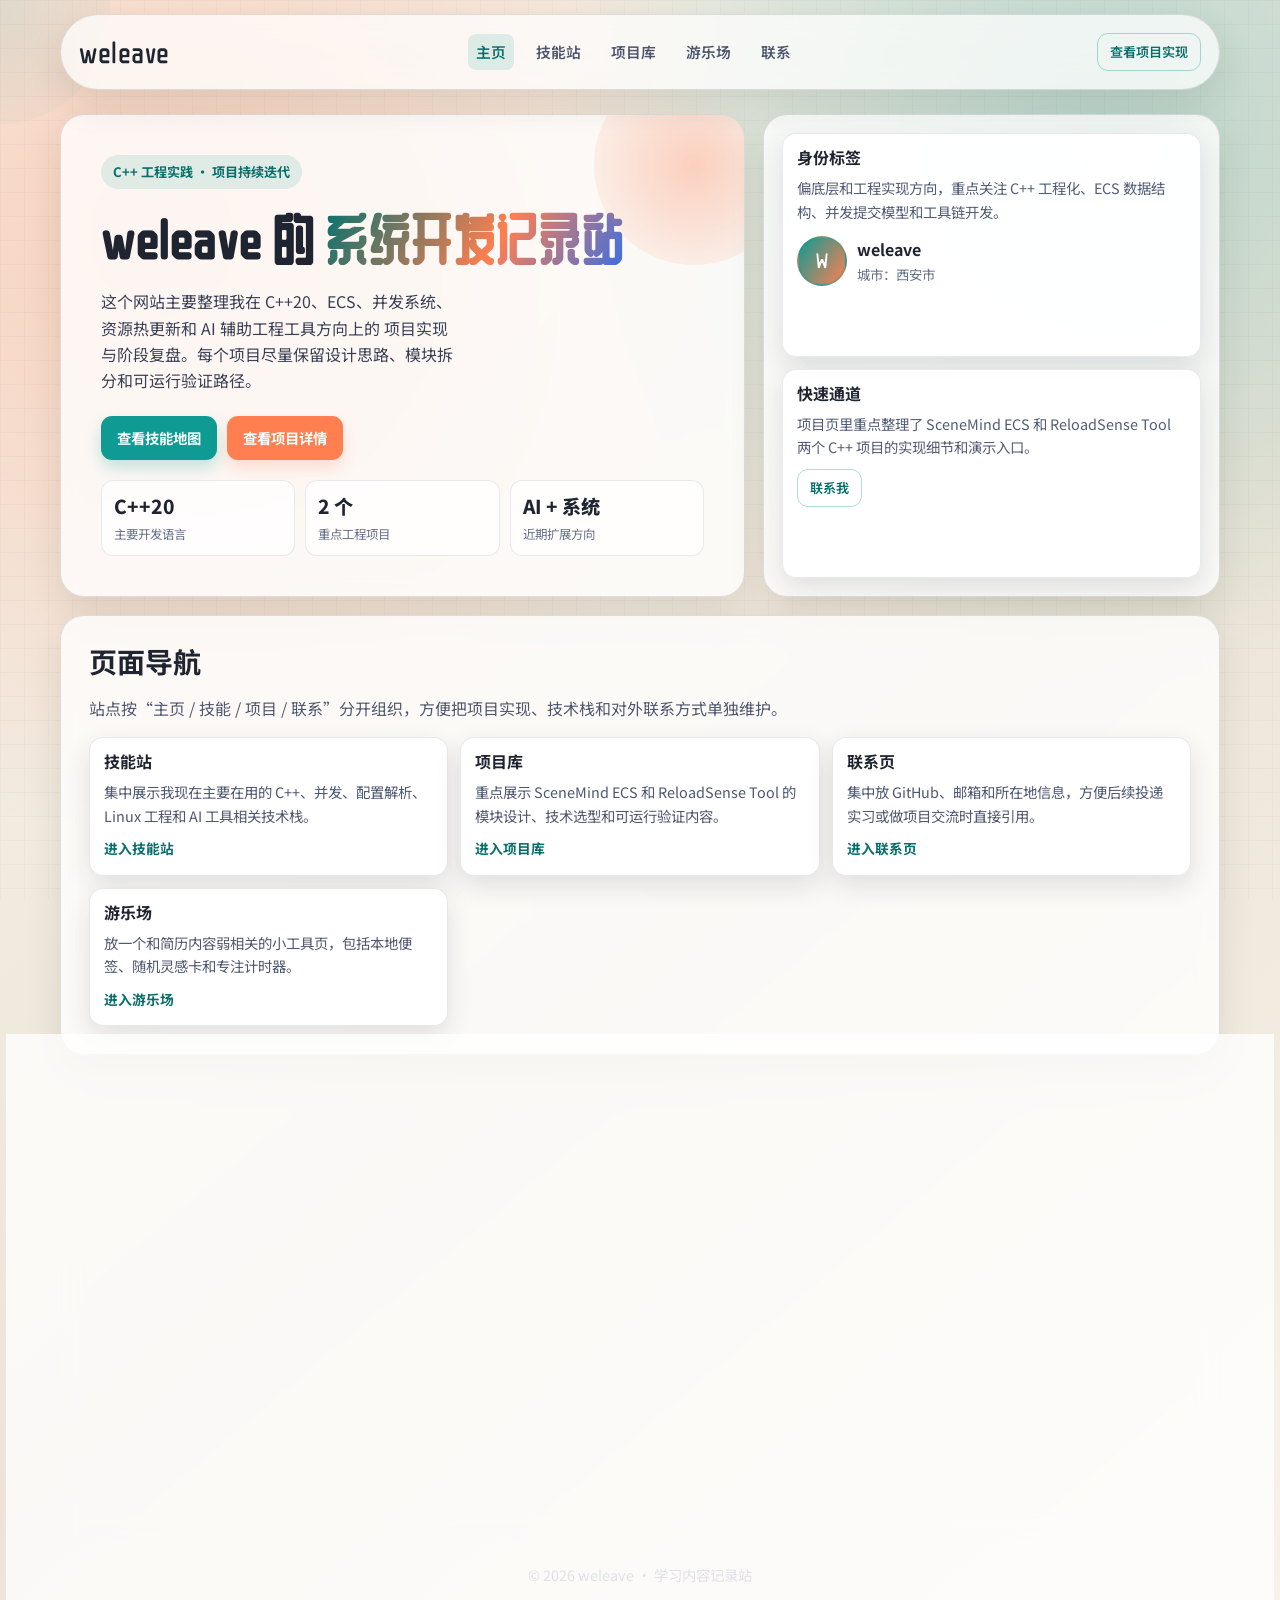
==== commit 9e03aacf: "Add files via upload update" ====
--- a/index.html
+++ b/index.html
@@ -3,8 +3,11 @@
   <head>
     <meta charset="UTF-8" />
     <meta name="viewport" content="width=device-width, initial-scale=1.0" />
-    <meta name="description" content="weleave 的学习主页与项目展示站点。" />
-    <title>weleave | 学习主页</title>
+    <meta
+      name="description"
+      content="weleave 的个人技术主页，记录 C++ 系统开发、并发实践、AI 工具模块和项目复盘。"
+    />
+    <title>weleave | C++ 项目主页</title>
     <link rel="preconnect" href="https://fonts.googleapis.com" />
     <link rel="preconnect" href="https://fonts.gstatic.com" crossorigin />
     <link
@@ -24,22 +27,23 @@
           <a class="nav-link" data-page="index.html" href="./index.html" data-transition>主页</a>
           <a class="nav-link" data-page="skills.html" href="./skills.html" data-transition>技能站</a>
           <a class="nav-link" data-page="projects.html" href="./projects.html" data-transition>项目库</a>
+          <a class="nav-link" data-page="playground.html" href="./playground.html" data-transition>游乐场</a>
           <a class="nav-link" data-page="contact.html" href="./contact.html" data-transition>联系</a>
         </nav>
-        <a class="btn small ghost" href="./projects.html" data-transition>进入项目库</a>
+        <a class="btn small ghost" href="./projects.html" data-transition>查看项目实现</a>
       </header>
 
       <main>
         <section class="hero">
           <article class="hero-main glass" data-reveal>
-            <p class="eyebrow">学习记录 · 持续更新</p>
+            <p class="eyebrow">C++ 工程实践 · 项目持续迭代</p>
             <h1 class="hero-title">
               weleave 的
-              <span class="hero-gradient">技术实验场</span>
+              <span class="hero-gradient">系统开发记录站</span>
             </h1>
             <p class="hero-lead">
-              这个网站用来记录我的学习内容、项目实践和阶段总结。页面采用多入口结构，
-              你可以快速浏览我正在做的方向和近期项目进展。
+              这个网站主要整理我在 C++20、ECS、并发系统、资源热更新和 AI 辅助工程工具方向上的
+              项目实现与阶段复盘。每个项目尽量保留设计思路、模块拆分和可运行验证路径。
             </p>
             <div class="hero-actions">
               <a class="btn" href="./skills.html" data-transition>查看技能地图</a>
@@ -56,16 +60,16 @@
             </div>
             <div class="hero-metrics">
               <div class="metric-item">
-                <div class="metric-value">12+</div>
-                <div class="metric-label">学习主题</div>
+                <div class="metric-value">C++20</div>
+                <div class="metric-label">主要开发语言</div>
               </div>
               <div class="metric-item">
-                <div class="metric-value">6+</div>
-                <div class="metric-label">实践项目</div>
+                <div class="metric-value">2 个</div>
+                <div class="metric-label">重点工程项目</div>
               </div>
               <div class="metric-item">
-                <div class="metric-value">长期</div>
-                <div class="metric-label">持续迭代</div>
+                <div class="metric-value">AI + 系统</div>
+                <div class="metric-label">近期扩展方向</div>
               </div>
             </div>
           </article>
@@ -73,7 +77,7 @@
           <aside class="hero-side glass" data-reveal>
             <article class="stack-card">
               <h3>身份标签</h3>
-              <p>学习驱动型开发者，重点关注 C++ 工程化、并发系统和工具链。</p>
+              <p>偏底层和工程实现方向，重点关注 C++ 工程化、ECS 数据结构、并发提交模型和工具链开发。</p>
               <div class="avatar-line">
                 <div class="avatar-frame" id="avatar-frame">
                   <img id="avatar-image" src="./avatar.jpg" alt="头像" />
@@ -87,7 +91,7 @@
             </article>
             <article class="stack-card">
               <h3>快速通道</h3>
-              <p>点击不同页面可以看到技能、项目和联系方式，每个模块独立展示。</p>
+              <p>项目页里重点整理了 SceneMind ECS 和 ReloadSense Tool 两个 C++ 项目的实现细节和演示入口。</p>
               <div class="hero-actions" style="margin-top: 10px">
                 <a class="btn small ghost" href="./contact.html" data-transition>联系我</a>
               </div>
@@ -97,43 +101,48 @@
 
         <section class="section glass" data-reveal>
           <h2>页面导航</h2>
-          <p>这版网站升级成了多页面形式，内容分层更清晰，视觉与交互也更强。</p>
+          <p>站点按“主页 / 技能 / 项目 / 联系”分开组织，方便把项目实现、技术栈和对外联系方式单独维护。</p>
           <div class="grid-3">
             <article class="feature-card">
               <h3>技能站</h3>
-              <p>用卡片云展示技能结构，可直接开启编辑模式增删技能。</p>
+              <p>集中展示我现在主要在用的 C++、并发、配置解析、Linux 工程和 AI 工具相关技术栈。</p>
               <a class="go-link" href="./skills.html" data-transition>进入技能站</a>
             </article>
             <article class="feature-card">
               <h3>项目库</h3>
-              <p>项目卡片分栏展示，支持新增/删除项目条目，适合持续更新。</p>
+              <p>重点展示 SceneMind ECS 和 ReloadSense Tool 的模块设计、技术选型和可运行验证内容。</p>
               <a class="go-link" href="./projects.html" data-transition>进入项目库</a>
             </article>
             <article class="feature-card">
               <h3>联系页</h3>
-              <p>集中展示邮箱、GitHub 和合作方式，适合外部访问。</p>
+              <p>集中放 GitHub、邮箱和所在地信息，方便后续投递实习或做项目交流时直接引用。</p>
               <a class="go-link" href="./contact.html" data-transition>进入联系页</a>
+            </article>
+            <article class="feature-card">
+              <h3>游乐场</h3>
+              <p>放一个和简历内容弱相关的小工具页，包括本地便签、随机灵感卡和专注计时器。</p>
+              <a class="go-link" href="./playground.html" data-transition>进入游乐场</a>
             </article>
           </div>
         </section>
 
         <section class="section glass" data-reveal>
-          <h2>学习节奏</h2>
+          <h2>近期实践路线</h2>
           <div class="timeline">
             <article class="timeline-item">
               <span class="when">阶段 01</span>
-              <h4>基础与框架</h4>
-              <p>聚焦 C++ 基础、STL、RAII 与工程结构，形成稳定编码习惯。</p>
+              <h4>C++ 基础与工程结构</h4>
+              <p>先把 STL、RAII、模板代码组织、CMake 构建和 Linux/WSL 开发流程打稳。</p>
             </article>
             <article class="timeline-item">
               <span class="when">阶段 02</span>
-              <h4>并发与系统</h4>
-              <p>练习线程模型、任务调度和资源管理，提升性能与稳定性认知。</p>
+              <h4>ECS、并发和资源系统</h4>
+              <p>围绕实体句柄、Sparse Set、Command Buffer、线程池资源加载和热更新机制做可运行项目。</p>
             </article>
             <article class="timeline-item">
               <span class="when">阶段 03</span>
-              <h4>持续实践</h4>
-              <p>把学习点落成可运行项目，反复迭代并整理成可公开展示的内容。</p>
+              <h4>AI 辅助分析模块</h4>
+              <p>在原有系统项目上继续补配置分析、运行时诊断和规则场景生成能力，让项目更适合展示工程扩展思路。</p>
             </article>
           </div>
         </section>
--- a/styles.css
+++ b/styles.css
@@ -577,6 +577,136 @@
   font-size: 0.86rem;
 }
 
+.playground-grid {
+  margin-top: 18px;
+  display: grid;
+  grid-template-columns: repeat(2, minmax(0, 1fr));
+  gap: 12px;
+}
+
+.lab-panel {
+  padding: clamp(18px, 3vw, 28px);
+}
+
+.lab-headline {
+  display: flex;
+  align-items: flex-start;
+  justify-content: space-between;
+  gap: 12px;
+}
+
+.lab-desc {
+  margin: 12px 0 0;
+  color: #4f5870;
+  font-size: 0.94rem;
+}
+
+.note-form {
+  margin-top: 14px;
+  display: flex;
+  flex-wrap: wrap;
+  gap: 8px;
+}
+
+.notes-list {
+  margin-top: 14px;
+  display: grid;
+  gap: 10px;
+}
+
+.note-card {
+  border-radius: 14px;
+  border: 1px solid rgba(54, 69, 90, 0.12);
+  background:
+    linear-gradient(135deg, rgba(15, 154, 148, 0.08), rgba(255, 127, 80, 0.08)),
+    #fff;
+  padding: 12px 14px;
+  display: flex;
+  align-items: flex-start;
+  justify-content: space-between;
+  gap: 12px;
+  box-shadow: var(--shadow-card);
+}
+
+.note-card p {
+  margin: 0;
+  font-size: 0.92rem;
+  color: #3f475c;
+}
+
+.focus-badge {
+  border-radius: 999px;
+  padding: 7px 12px;
+  font-size: 0.82rem;
+  background: rgba(255, 127, 80, 0.14);
+  color: #8a4d33;
+  white-space: nowrap;
+}
+
+.timer-display {
+  margin-top: 18px;
+  font-family: "ZCOOL QingKe HuangYou", cursive;
+  font-size: clamp(3rem, 10vw, 5rem);
+  letter-spacing: 2px;
+  color: #102f3a;
+}
+
+.preset-row {
+  margin-top: 14px;
+  display: flex;
+  flex-wrap: wrap;
+  gap: 8px;
+}
+
+.preset-pill {
+  border: 1px solid rgba(15, 154, 148, 0.2);
+  border-radius: 999px;
+  background: rgba(255, 255, 255, 0.9);
+  color: var(--ink-soft);
+  padding: 8px 14px;
+  font: inherit;
+  font-size: 0.84rem;
+  font-weight: 700;
+  cursor: pointer;
+  transition: background 0.24s, color 0.24s, transform 0.24s;
+}
+
+.preset-pill:hover {
+  transform: translateY(-2px);
+}
+
+.preset-pill.active {
+  background: rgba(15, 154, 148, 0.14);
+  color: var(--brand-strong);
+}
+
+.quote-card {
+  margin-top: 14px;
+  border-radius: 20px;
+  border: 1px solid rgba(54, 69, 90, 0.12);
+  background:
+    radial-gradient(circle at 12% 20%, rgba(255, 127, 80, 0.2), transparent 26%),
+    radial-gradient(circle at 90% 10%, rgba(15, 154, 148, 0.18), transparent 30%),
+    #fff;
+  padding: clamp(18px, 4vw, 28px);
+  box-shadow: var(--shadow-card);
+}
+
+.idea-text {
+  margin: 0;
+  font-size: clamp(1.15rem, 3vw, 1.6rem);
+  line-height: 1.55;
+  color: #243042;
+  font-weight: 700;
+}
+
+.idea-subtitle {
+  margin: 14px 0 0;
+  font-size: 0.9rem;
+  color: var(--brand-strong);
+  font-weight: 700;
+}
+
 .contact-grid {
   margin-top: 14px;
   display: grid;
@@ -647,6 +777,7 @@
   }
 
   .project-grid,
+  .playground-grid,
   .contact-grid {
     grid-template-columns: 1fr;
   }
@@ -676,6 +807,11 @@
     padding: 16px;
   }
 
+  .lab-headline {
+    flex-direction: column;
+    align-items: flex-start;
+  }
+
   .cursor-orb {
     display: none;
   }
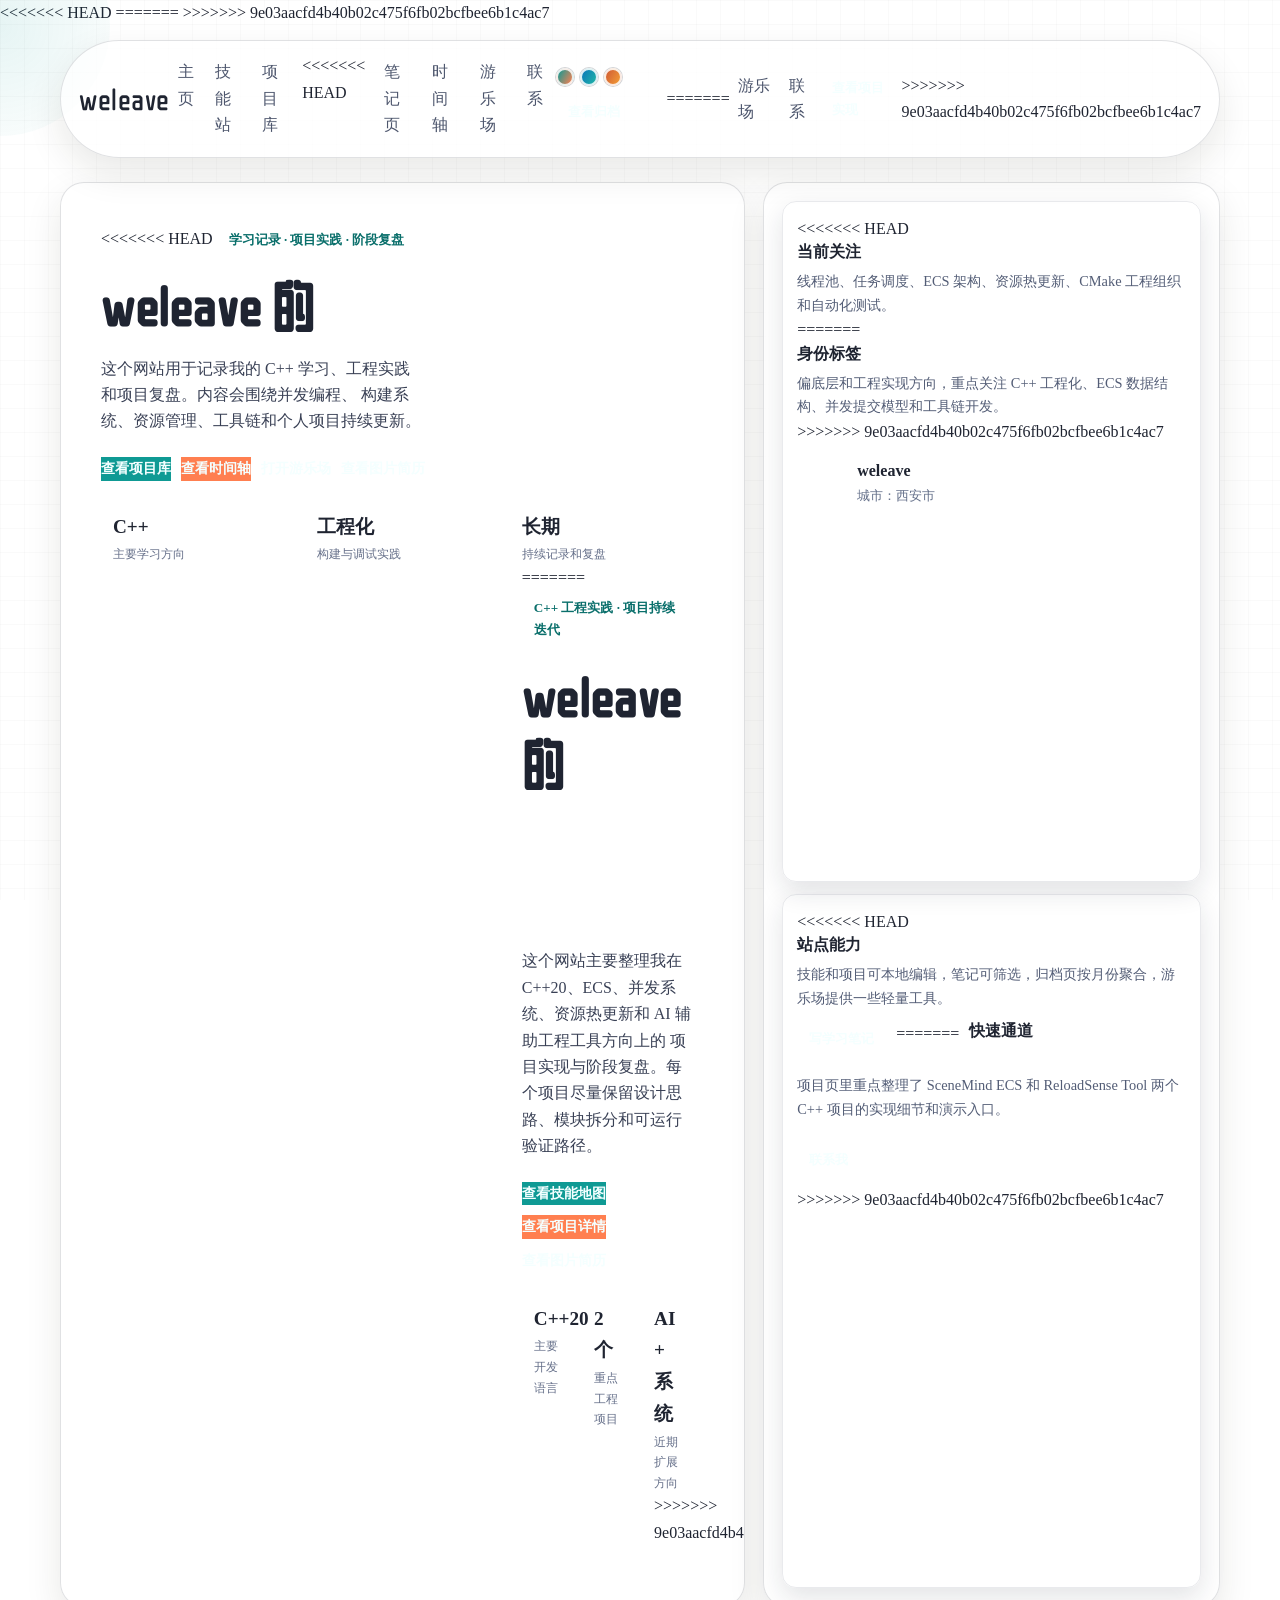
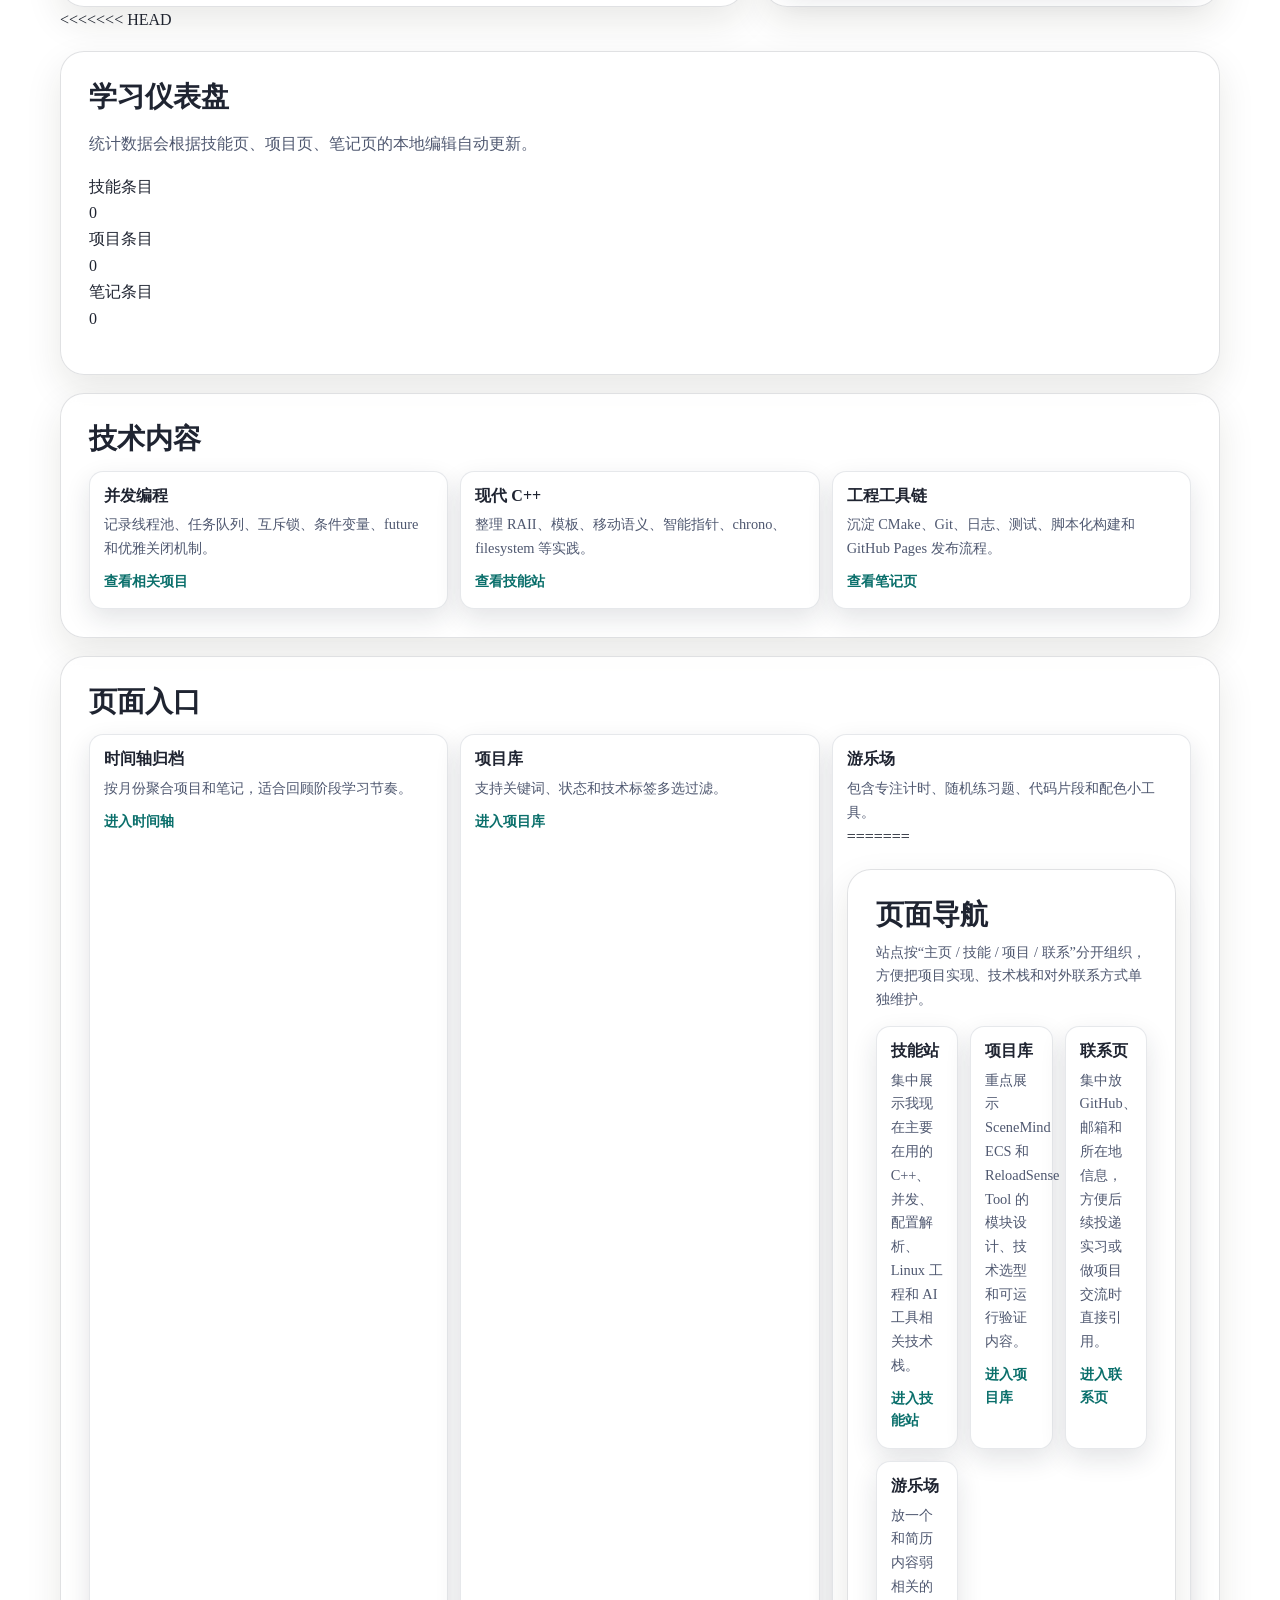
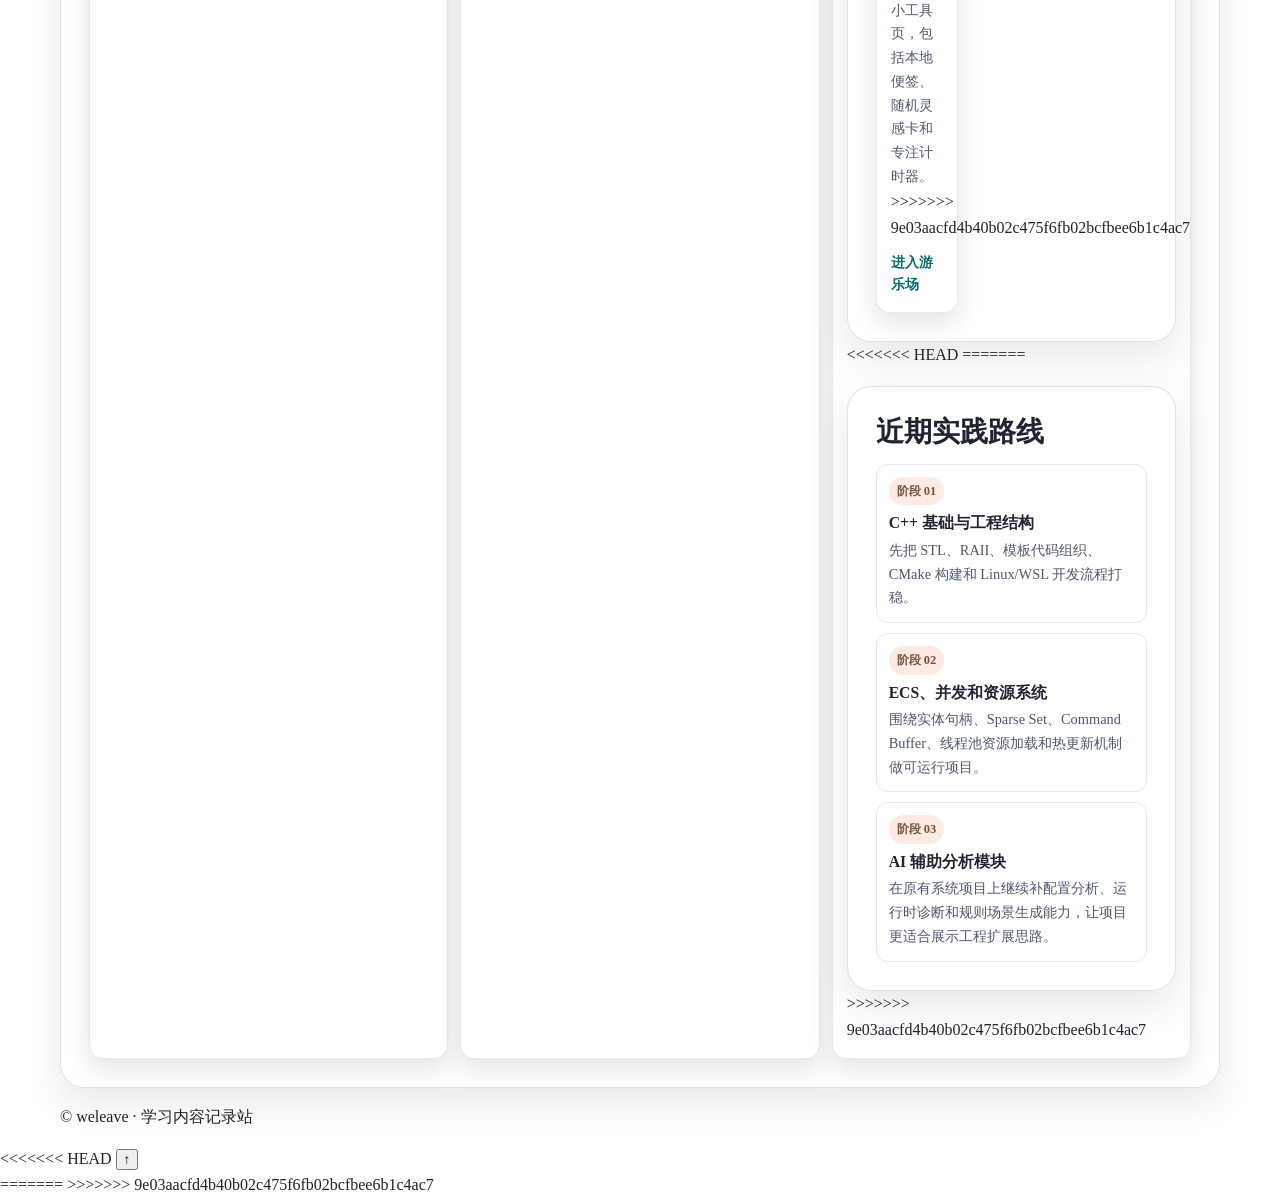
==== commit e10fb14d: "update function 1" ====
--- a/index.html
+++ b/index.html
@@ -1,158 +1,286 @@
-<!doctype html>
-<html lang="zh-CN">
-  <head>
-    <meta charset="UTF-8" />
-    <meta name="viewport" content="width=device-width, initial-scale=1.0" />
-    <meta
-      name="description"
-      content="weleave 的个人技术主页，记录 C++ 系统开发、并发实践、AI 工具模块和项目复盘。"
-    />
-    <title>weleave | C++ 项目主页</title>
-    <link rel="preconnect" href="https://fonts.googleapis.com" />
-    <link rel="preconnect" href="https://fonts.gstatic.com" crossorigin />
-    <link
-      href="https://fonts.googleapis.com/css2?family=Noto+Sans+SC:wght@400;500;700;900&family=ZCOOL+QingKe+HuangYou&display=swap"
-      rel="stylesheet"
-    />
-    <link rel="stylesheet" href="./styles.css" />
-  </head>
-  <body>
-    <div class="cursor-orb"></div>
-    <div class="page-wipe" id="page-wipe"></div>
-
-    <div class="site-shell">
-      <header class="topbar">
-        <a class="brand" href="./index.html" data-transition>weleave</a>
-        <nav class="nav-links">
-          <a class="nav-link" data-page="index.html" href="./index.html" data-transition>主页</a>
-          <a class="nav-link" data-page="skills.html" href="./skills.html" data-transition>技能站</a>
-          <a class="nav-link" data-page="projects.html" href="./projects.html" data-transition>项目库</a>
-          <a class="nav-link" data-page="playground.html" href="./playground.html" data-transition>游乐场</a>
-          <a class="nav-link" data-page="contact.html" href="./contact.html" data-transition>联系</a>
-        </nav>
-        <a class="btn small ghost" href="./projects.html" data-transition>查看项目实现</a>
-      </header>
-
-      <main>
-        <section class="hero">
-          <article class="hero-main glass" data-reveal>
-            <p class="eyebrow">C++ 工程实践 · 项目持续迭代</p>
-            <h1 class="hero-title">
-              weleave 的
-              <span class="hero-gradient">系统开发记录站</span>
-            </h1>
-            <p class="hero-lead">
-              这个网站主要整理我在 C++20、ECS、并发系统、资源热更新和 AI 辅助工程工具方向上的
-              项目实现与阶段复盘。每个项目尽量保留设计思路、模块拆分和可运行验证路径。
-            </p>
-            <div class="hero-actions">
-              <a class="btn" href="./skills.html" data-transition>查看技能地图</a>
-              <a class="btn alt" href="./projects.html" data-transition>查看项目详情</a>
-              <a
-                class="btn ghost"
-                id="resume-link"
-                href="./resume.jpg"
-                target="_blank"
-                rel="noopener"
-              >
-                查看图片简历
-              </a>
-            </div>
-            <div class="hero-metrics">
-              <div class="metric-item">
-                <div class="metric-value">C++20</div>
-                <div class="metric-label">主要开发语言</div>
-              </div>
-              <div class="metric-item">
-                <div class="metric-value">2 个</div>
-                <div class="metric-label">重点工程项目</div>
-              </div>
-              <div class="metric-item">
-                <div class="metric-value">AI + 系统</div>
-                <div class="metric-label">近期扩展方向</div>
-              </div>
-            </div>
-          </article>
-
-          <aside class="hero-side glass" data-reveal>
-            <article class="stack-card">
-              <h3>身份标签</h3>
-              <p>偏底层和工程实现方向，重点关注 C++ 工程化、ECS 数据结构、并发提交模型和工具链开发。</p>
-              <div class="avatar-line">
-                <div class="avatar-frame" id="avatar-frame">
-                  <img id="avatar-image" src="./avatar.jpg" alt="头像" />
-                  <span>W</span>
-                </div>
-                <div>
-                  <div><strong>weleave</strong></div>
-                  <div style="font-size: 0.84rem; color: #64708a">城市：西安市</div>
-                </div>
-              </div>
-            </article>
-            <article class="stack-card">
-              <h3>快速通道</h3>
-              <p>项目页里重点整理了 SceneMind ECS 和 ReloadSense Tool 两个 C++ 项目的实现细节和演示入口。</p>
-              <div class="hero-actions" style="margin-top: 10px">
-                <a class="btn small ghost" href="./contact.html" data-transition>联系我</a>
-              </div>
-            </article>
-          </aside>
-        </section>
-
-        <section class="section glass" data-reveal>
-          <h2>页面导航</h2>
-          <p>站点按“主页 / 技能 / 项目 / 联系”分开组织，方便把项目实现、技术栈和对外联系方式单独维护。</p>
-          <div class="grid-3">
-            <article class="feature-card">
-              <h3>技能站</h3>
-              <p>集中展示我现在主要在用的 C++、并发、配置解析、Linux 工程和 AI 工具相关技术栈。</p>
-              <a class="go-link" href="./skills.html" data-transition>进入技能站</a>
-            </article>
-            <article class="feature-card">
-              <h3>项目库</h3>
-              <p>重点展示 SceneMind ECS 和 ReloadSense Tool 的模块设计、技术选型和可运行验证内容。</p>
-              <a class="go-link" href="./projects.html" data-transition>进入项目库</a>
-            </article>
-            <article class="feature-card">
-              <h3>联系页</h3>
-              <p>集中放 GitHub、邮箱和所在地信息，方便后续投递实习或做项目交流时直接引用。</p>
-              <a class="go-link" href="./contact.html" data-transition>进入联系页</a>
-            </article>
-            <article class="feature-card">
-              <h3>游乐场</h3>
-              <p>放一个和简历内容弱相关的小工具页，包括本地便签、随机灵感卡和专注计时器。</p>
-              <a class="go-link" href="./playground.html" data-transition>进入游乐场</a>
-            </article>
-          </div>
-        </section>
-
-        <section class="section glass" data-reveal>
-          <h2>近期实践路线</h2>
-          <div class="timeline">
-            <article class="timeline-item">
-              <span class="when">阶段 01</span>
-              <h4>C++ 基础与工程结构</h4>
-              <p>先把 STL、RAII、模板代码组织、CMake 构建和 Linux/WSL 开发流程打稳。</p>
-            </article>
-            <article class="timeline-item">
-              <span class="when">阶段 02</span>
-              <h4>ECS、并发和资源系统</h4>
-              <p>围绕实体句柄、Sparse Set、Command Buffer、线程池资源加载和热更新机制做可运行项目。</p>
-            </article>
-            <article class="timeline-item">
-              <span class="when">阶段 03</span>
-              <h4>AI 辅助分析模块</h4>
-              <p>在原有系统项目上继续补配置分析、运行时诊断和规则场景生成能力，让项目更适合展示工程扩展思路。</p>
-            </article>
-          </div>
-        </section>
-      </main>
-
-      <footer class="footer">
-        <p>&copy; <span id="year"></span> weleave · 学习内容记录站</p>
-      </footer>
-    </div>
-
-    <script src="./script.js"></script>
-  </body>
-</html>
+<!doctype html>
+<html lang="zh-CN">
+  <head>
+    <meta charset="UTF-8" />
+    <meta name="viewport" content="width=device-width, initial-scale=1.0" />
+<<<<<<< HEAD
+    <meta name="description" content="weleave 的学习主页：记录技术学习、项目实践和阶段复盘。" />
+    <title>weleave | 学习主页</title>
+=======
+    <meta
+      name="description"
+      content="weleave 的个人技术主页，记录 C++ 系统开发、并发实践、AI 工具模块和项目复盘。"
+    />
+    <title>weleave | C++ 项目主页</title>
+>>>>>>> 9e03aacfd4b40b02c475f6fb02bcfbee6b1c4ac7
+    <link rel="preconnect" href="https://fonts.googleapis.com" />
+    <link rel="preconnect" href="https://fonts.gstatic.com" crossorigin />
+    <link
+      href="https://fonts.googleapis.com/css2?family=Noto+Sans+SC:wght@400;500;700;900&family=ZCOOL+QingKe+HuangYou&display=swap"
+      rel="stylesheet"
+    />
+    <link rel="stylesheet" href="./styles.css" />
+  </head>
+  <body>
+    <div class="cursor-orb"></div>
+    <div class="page-wipe" id="page-wipe"></div>
+
+    <div class="site-shell">
+      <header class="topbar">
+        <a class="brand" href="./index.html" data-transition>weleave</a>
+        <nav class="nav-links">
+          <a class="nav-link" data-page="index.html" href="./index.html" data-transition>主页</a>
+          <a class="nav-link" data-page="skills.html" href="./skills.html" data-transition>技能站</a>
+          <a class="nav-link" data-page="projects.html" href="./projects.html" data-transition>项目库</a>
+<<<<<<< HEAD
+          <a class="nav-link" data-page="notes.html" href="./notes.html" data-transition>笔记页</a>
+          <a class="nav-link" data-page="archive.html" href="./archive.html" data-transition>时间轴</a>
+          <a class="nav-link" data-page="playground.html" href="./playground.html" data-transition>游乐场</a>
+          <a class="nav-link" data-page="contact.html" href="./contact.html" data-transition>联系</a>
+        </nav>
+        <div class="top-tools">
+          <div class="theme-switcher">
+            <button class="theme-dot" type="button" data-theme="default" aria-label="默认主题"></button>
+            <button class="theme-dot" type="button" data-theme="ocean" aria-label="海洋主题"></button>
+            <button class="theme-dot" type="button" data-theme="sunset" aria-label="暖阳主题"></button>
+          </div>
+          <a class="btn small ghost" href="./archive.html" data-transition>查看归档</a>
+        </div>
+=======
+          <a class="nav-link" data-page="playground.html" href="./playground.html" data-transition>游乐场</a>
+          <a class="nav-link" data-page="contact.html" href="./contact.html" data-transition>联系</a>
+        </nav>
+        <a class="btn small ghost" href="./projects.html" data-transition>查看项目实现</a>
+>>>>>>> 9e03aacfd4b40b02c475f6fb02bcfbee6b1c4ac7
+      </header>
+
+      <main>
+        <section class="hero">
+          <article class="hero-main glass" data-reveal>
+<<<<<<< HEAD
+            <p class="eyebrow">学习记录 · 项目实践 · 阶段复盘</p>
+            <h1 class="hero-title">weleave 的 <span class="hero-gradient">技术实验场</span></h1>
+            <p class="hero-lead">
+              这个网站用于记录我的 C++ 学习、工程实践和项目复盘。内容会围绕并发编程、
+              构建系统、资源管理、工具链和个人项目持续更新。
+            </p>
+            <div class="hero-actions">
+              <a class="btn" href="./projects.html" data-transition>查看项目库</a>
+              <a class="btn alt" href="./archive.html" data-transition>查看时间轴</a>
+              <a class="btn ghost" href="./playground.html" data-transition>打开游乐场</a>
+              <a class="btn ghost" id="resume-link" href="./resume.jpg" target="_blank" rel="noopener">查看图片简历</a>
+            </div>
+            <div class="hero-metrics">
+              <div class="metric-item">
+                <div class="metric-value">C++</div>
+                <div class="metric-label">主要学习方向</div>
+              </div>
+              <div class="metric-item">
+                <div class="metric-value">工程化</div>
+                <div class="metric-label">构建与调试实践</div>
+              </div>
+              <div class="metric-item">
+                <div class="metric-value">长期</div>
+                <div class="metric-label">持续记录和复盘</div>
+=======
+            <p class="eyebrow">C++ 工程实践 · 项目持续迭代</p>
+            <h1 class="hero-title">
+              weleave 的
+              <span class="hero-gradient">系统开发记录站</span>
+            </h1>
+            <p class="hero-lead">
+              这个网站主要整理我在 C++20、ECS、并发系统、资源热更新和 AI 辅助工程工具方向上的
+              项目实现与阶段复盘。每个项目尽量保留设计思路、模块拆分和可运行验证路径。
+            </p>
+            <div class="hero-actions">
+              <a class="btn" href="./skills.html" data-transition>查看技能地图</a>
+              <a class="btn alt" href="./projects.html" data-transition>查看项目详情</a>
+              <a
+                class="btn ghost"
+                id="resume-link"
+                href="./resume.jpg"
+                target="_blank"
+                rel="noopener"
+              >
+                查看图片简历
+              </a>
+            </div>
+            <div class="hero-metrics">
+              <div class="metric-item">
+                <div class="metric-value">C++20</div>
+                <div class="metric-label">主要开发语言</div>
+              </div>
+              <div class="metric-item">
+                <div class="metric-value">2 个</div>
+                <div class="metric-label">重点工程项目</div>
+              </div>
+              <div class="metric-item">
+                <div class="metric-value">AI + 系统</div>
+                <div class="metric-label">近期扩展方向</div>
+>>>>>>> 9e03aacfd4b40b02c475f6fb02bcfbee6b1c4ac7
+              </div>
+            </div>
+          </article>
+
+          <aside class="hero-side glass" data-reveal>
+            <article class="stack-card">
+<<<<<<< HEAD
+              <h3>当前关注</h3>
+              <p>线程池、任务调度、ECS 架构、资源热更新、CMake 工程组织和自动化测试。</p>
+=======
+              <h3>身份标签</h3>
+              <p>偏底层和工程实现方向，重点关注 C++ 工程化、ECS 数据结构、并发提交模型和工具链开发。</p>
+>>>>>>> 9e03aacfd4b40b02c475f6fb02bcfbee6b1c4ac7
+              <div class="avatar-line">
+                <div class="avatar-frame" id="avatar-frame">
+                  <img id="avatar-image" src="./avatar.jpg" alt="头像" />
+                  <span>W</span>
+                </div>
+                <div>
+                  <div><strong>weleave</strong></div>
+                  <div style="font-size: 0.84rem; color: #64708a">城市：西安市</div>
+                </div>
+              </div>
+            </article>
+            <article class="stack-card">
+<<<<<<< HEAD
+              <h3>站点能力</h3>
+              <p>技能和项目可本地编辑，笔记可筛选，归档页按月份聚合，游乐场提供一些轻量工具。</p>
+              <div class="hero-actions" style="margin-top: 10px">
+                <a class="btn small ghost" href="./notes.html" data-transition>写学习笔记</a>
+=======
+              <h3>快速通道</h3>
+              <p>项目页里重点整理了 SceneMind ECS 和 ReloadSense Tool 两个 C++ 项目的实现细节和演示入口。</p>
+              <div class="hero-actions" style="margin-top: 10px">
+                <a class="btn small ghost" href="./contact.html" data-transition>联系我</a>
+>>>>>>> 9e03aacfd4b40b02c475f6fb02bcfbee6b1c4ac7
+              </div>
+            </article>
+          </aside>
+        </section>
+
+<<<<<<< HEAD
+        <section class="section glass" id="home-preview-root" data-reveal>
+          <h2>学习仪表盘</h2>
+          <p>统计数据会根据技能页、项目页、笔记页的本地编辑自动更新。</p>
+          <div class="stats-strip">
+            <div class="stats-box">
+              <div class="stats-title">技能条目</div>
+              <div class="stats-value" id="count-skills">0</div>
+            </div>
+            <div class="stats-box">
+              <div class="stats-title">项目条目</div>
+              <div class="stats-value" id="count-projects">0</div>
+            </div>
+            <div class="stats-box">
+              <div class="stats-title">笔记条目</div>
+              <div class="stats-value" id="count-notes">0</div>
+            </div>
+          </div>
+          <div class="grid-3" id="home-latest-notes"></div>
+        </section>
+
+        <section class="section glass" data-reveal>
+          <h2>技术内容</h2>
+          <div class="grid-3">
+            <article class="feature-card">
+              <h3>并发编程</h3>
+              <p>记录线程池、任务队列、互斥锁、条件变量、future 和优雅关闭机制。</p>
+              <a class="go-link" href="./projects.html" data-transition>查看相关项目</a>
+            </article>
+            <article class="feature-card">
+              <h3>现代 C++</h3>
+              <p>整理 RAII、模板、移动语义、智能指针、chrono、filesystem 等实践。</p>
+              <a class="go-link" href="./skills.html" data-transition>查看技能站</a>
+            </article>
+            <article class="feature-card">
+              <h3>工程工具链</h3>
+              <p>沉淀 CMake、Git、日志、测试、脚本化构建和 GitHub Pages 发布流程。</p>
+              <a class="go-link" href="./notes.html" data-transition>查看笔记页</a>
+            </article>
+          </div>
+        </section>
+
+        <section class="section glass" data-reveal>
+          <h2>页面入口</h2>
+          <div class="grid-3">
+            <article class="feature-card">
+              <h3>时间轴归档</h3>
+              <p>按月份聚合项目和笔记，适合回顾阶段学习节奏。</p>
+              <a class="go-link" href="./archive.html" data-transition>进入时间轴</a>
+            </article>
+            <article class="feature-card">
+              <h3>项目库</h3>
+              <p>支持关键词、状态和技术标签多选过滤。</p>
+              <a class="go-link" href="./projects.html" data-transition>进入项目库</a>
+            </article>
+            <article class="feature-card">
+              <h3>游乐场</h3>
+              <p>包含专注计时、随机练习题、代码片段和配色小工具。</p>
+=======
+        <section class="section glass" data-reveal>
+          <h2>页面导航</h2>
+          <p>站点按“主页 / 技能 / 项目 / 联系”分开组织，方便把项目实现、技术栈和对外联系方式单独维护。</p>
+          <div class="grid-3">
+            <article class="feature-card">
+              <h3>技能站</h3>
+              <p>集中展示我现在主要在用的 C++、并发、配置解析、Linux 工程和 AI 工具相关技术栈。</p>
+              <a class="go-link" href="./skills.html" data-transition>进入技能站</a>
+            </article>
+            <article class="feature-card">
+              <h3>项目库</h3>
+              <p>重点展示 SceneMind ECS 和 ReloadSense Tool 的模块设计、技术选型和可运行验证内容。</p>
+              <a class="go-link" href="./projects.html" data-transition>进入项目库</a>
+            </article>
+            <article class="feature-card">
+              <h3>联系页</h3>
+              <p>集中放 GitHub、邮箱和所在地信息，方便后续投递实习或做项目交流时直接引用。</p>
+              <a class="go-link" href="./contact.html" data-transition>进入联系页</a>
+            </article>
+            <article class="feature-card">
+              <h3>游乐场</h3>
+              <p>放一个和简历内容弱相关的小工具页，包括本地便签、随机灵感卡和专注计时器。</p>
+>>>>>>> 9e03aacfd4b40b02c475f6fb02bcfbee6b1c4ac7
+              <a class="go-link" href="./playground.html" data-transition>进入游乐场</a>
+            </article>
+          </div>
+        </section>
+<<<<<<< HEAD
+=======
+
+        <section class="section glass" data-reveal>
+          <h2>近期实践路线</h2>
+          <div class="timeline">
+            <article class="timeline-item">
+              <span class="when">阶段 01</span>
+              <h4>C++ 基础与工程结构</h4>
+              <p>先把 STL、RAII、模板代码组织、CMake 构建和 Linux/WSL 开发流程打稳。</p>
+            </article>
+            <article class="timeline-item">
+              <span class="when">阶段 02</span>
+              <h4>ECS、并发和资源系统</h4>
+              <p>围绕实体句柄、Sparse Set、Command Buffer、线程池资源加载和热更新机制做可运行项目。</p>
+            </article>
+            <article class="timeline-item">
+              <span class="when">阶段 03</span>
+              <h4>AI 辅助分析模块</h4>
+              <p>在原有系统项目上继续补配置分析、运行时诊断和规则场景生成能力，让项目更适合展示工程扩展思路。</p>
+            </article>
+          </div>
+        </section>
+>>>>>>> 9e03aacfd4b40b02c475f6fb02bcfbee6b1c4ac7
+      </main>
+
+      <footer class="footer">
+        <p>&copy; <span id="year"></span> weleave · 学习内容记录站</p>
+      </footer>
+    </div>
+
+<<<<<<< HEAD
+    <button id="back-top-btn" class="back-top is-hidden" type="button" aria-label="返回顶部">↑</button>
+    <div id="toast" class="toast"></div>
+=======
+>>>>>>> 9e03aacfd4b40b02c475f6fb02bcfbee6b1c4ac7
+    <script src="./script.js"></script>
+  </body>
+</html>
--- a/styles.css
+++ b/styles.css
@@ -1,818 +1,1294 @@
-:root {
-  --bg: #f4efe7;
-  --bg-strong: #ebe2d4;
-  --surface: rgba(255, 255, 255, 0.78);
-  --surface-strong: rgba(255, 255, 255, 0.92);
-  --line: rgba(36, 44, 60, 0.14);
-  --ink: #1f2431;
-  --ink-soft: #4d566d;
-  --brand: #0f9a94;
-  --brand-strong: #0a6f6b;
-  --brand-alt: #ff7f50;
-  --shadow-soft: 0 15px 36px rgba(43, 35, 23, 0.1);
-  --shadow-card: 0 10px 26px rgba(28, 34, 50, 0.12);
-  --radius-xl: 24px;
-  --radius-lg: 18px;
-  --radius-md: 12px;
-}
-
-* {
-  box-sizing: border-box;
-}
-
-html {
-  scroll-behavior: smooth;
-}
-
-body {
-  margin: 0;
-  min-height: 100vh;
-  color: var(--ink);
-  background:
-    radial-gradient(circle at 12% 14%, rgba(255, 127, 80, 0.28), transparent 34%),
-    radial-gradient(circle at 86% 8%, rgba(15, 154, 148, 0.24), transparent 30%),
-    linear-gradient(140deg, #f7f3eb 0%, #ede4d7 56%, #f7f2ea 100%);
-  font-family: "Noto Sans SC", "PingFang SC", "Microsoft YaHei", sans-serif;
-  line-height: 1.65;
-  overflow-x: hidden;
-}
-
-body::before {
-  content: "";
-  position: fixed;
-  inset: 0;
-  z-index: -2;
-  background-image:
-    linear-gradient(rgba(0, 0, 0, 0.02) 1px, transparent 1px),
-    linear-gradient(90deg, rgba(0, 0, 0, 0.02) 1px, transparent 1px);
-  background-size: 24px 24px;
-  pointer-events: none;
-}
-
-.cursor-orb {
-  position: fixed;
-  width: 220px;
-  aspect-ratio: 1;
-  border-radius: 50%;
-  pointer-events: none;
-  z-index: 0;
-  opacity: 0.18;
-  background: radial-gradient(circle, rgba(15, 154, 148, 0.58), rgba(15, 154, 148, 0));
-  transform: translate(-50%, -50%);
-  transition: transform 0.08s linear;
-}
-
-.page-wipe {
-  position: fixed;
-  inset: 0;
-  z-index: 99;
-  background: linear-gradient(120deg, #1f2431, #0f9a94);
-  transform: translateY(0);
-  transition: transform 360ms ease;
-  pointer-events: none;
-}
-
-.page-wipe.loaded {
-  transform: translateY(-110%);
-}
-
-.site-shell {
-  width: min(1160px, 92vw);
-  margin: 0 auto;
-  position: relative;
-  z-index: 1;
-}
-
-.topbar {
-  position: sticky;
-  top: 0;
-  z-index: 20;
-  display: flex;
-  align-items: center;
-  justify-content: space-between;
-  gap: 18px;
-  margin-top: 14px;
-  padding: 12px 18px;
-  border: 1px solid var(--line);
-  border-radius: 999px;
-  background: rgba(255, 255, 255, 0.72);
-  backdrop-filter: blur(14px);
-  box-shadow: var(--shadow-soft);
-}
-
-.brand {
-  text-decoration: none;
-  color: var(--ink);
-  font-family: "ZCOOL QingKe HuangYou", cursive;
-  font-size: clamp(1.45rem, 3vw, 1.9rem);
-  letter-spacing: 0.5px;
-}
-
-.nav-links {
-  display: flex;
-  gap: 14px;
-  flex-wrap: wrap;
-}
-
-.nav-link {
-  color: var(--ink-soft);
-  text-decoration: none;
-  font-size: 0.92rem;
-  font-weight: 600;
-  padding: 6px 8px;
-  border-radius: 8px;
-  transition: background 0.24s, color 0.24s;
-}
-
-.nav-link:hover,
-.nav-link.active {
-  color: var(--brand-strong);
-  background: rgba(15, 154, 148, 0.13);
-}
-
-.btn {
-  border: 0;
-  border-radius: 11px;
-  padding: 10px 16px;
-  font: inherit;
-  font-size: 0.9rem;
-  font-weight: 700;
-  text-decoration: none;
-  cursor: pointer;
-  display: inline-flex;
-  align-items: center;
-  justify-content: center;
-  gap: 7px;
-  transition: transform 0.24s, box-shadow 0.24s, filter 0.24s;
-  background: var(--brand);
-  color: #f4ffff;
-  box-shadow: 0 8px 16px rgba(15, 154, 148, 0.24);
-}
-
-.btn:hover {
-  transform: translateY(-2px);
-  filter: brightness(1.04);
-}
-
-.btn.alt {
-  background: var(--brand-alt);
-  box-shadow: 0 8px 16px rgba(255, 127, 80, 0.23);
-}
-
-.btn.ghost {
-  background: transparent;
-  border: 1px solid rgba(15, 154, 148, 0.34);
-  color: var(--brand-strong);
-  box-shadow: none;
-}
-
-.btn.small {
-  padding: 7px 12px;
-  font-size: 0.82rem;
-  font-weight: 600;
-}
-
-.hero {
-  margin-top: 24px;
-  display: grid;
-  grid-template-columns: 1.2fr 0.8fr;
-  gap: 18px;
-}
-
-.glass {
-  border: 1px solid var(--line);
-  border-radius: var(--radius-xl);
-  background: var(--surface);
-  backdrop-filter: blur(10px);
-  box-shadow: var(--shadow-soft);
-}
-
-.hero-main {
-  padding: clamp(24px, 4vw, 40px);
-  position: relative;
-  overflow: hidden;
-}
-
-.hero-main::after {
-  content: "";
-  position: absolute;
-  width: 200px;
-  aspect-ratio: 1;
-  border-radius: 50%;
-  top: -50px;
-  right: -50px;
-  background: radial-gradient(circle, rgba(255, 127, 80, 0.34), rgba(255, 127, 80, 0));
-  pointer-events: none;
-}
-
-.eyebrow {
-  margin: 0;
-  display: inline-flex;
-  padding: 6px 12px;
-  border-radius: 999px;
-  font-size: 0.82rem;
-  font-weight: 700;
-  color: var(--brand-strong);
-  background: rgba(15, 154, 148, 0.12);
-}
-
-h1,
-h2,
-h3,
-h4 {
-  margin: 0;
-  line-height: 1.24;
-}
-
-.hero-title {
-  margin-top: 16px;
-  font-family: "ZCOOL QingKe HuangYou", cursive;
-  font-size: clamp(2.15rem, 5vw, 3.4rem);
-  letter-spacing: 0.6px;
-}
-
-.hero-gradient {
-  background: linear-gradient(120deg, #0a716f, #ff7f50 58%, #3d6fe0);
-  background-clip: text;
-  -webkit-text-fill-color: transparent;
-}
-
-.hero-lead {
-  margin: 16px 0 0;
-  max-width: 40ch;
-  color: #394055;
-}
-
-.hero-actions {
-  margin-top: 22px;
-  display: flex;
-  flex-wrap: wrap;
-  gap: 10px;
-}
-
-.hero-metrics {
-  margin-top: 20px;
-  display: grid;
-  grid-template-columns: repeat(3, minmax(0, 1fr));
-  gap: 10px;
-}
-
-.metric-item {
-  padding: 10px 12px;
-  border-radius: 12px;
-  background: rgba(255, 255, 255, 0.75);
-  border: 1px solid rgba(54, 69, 90, 0.11);
-}
-
-.metric-value {
-  font-size: 1.2rem;
-  font-weight: 800;
-  color: var(--ink);
-}
-
-.metric-label {
-  margin-top: 2px;
-  font-size: 0.78rem;
-  color: #66708a;
-}
-
-.hero-side {
-  padding: 18px;
-  display: grid;
-  gap: 12px;
-}
-
-.stack-card {
-  border-radius: 14px;
-  background: var(--surface-strong);
-  border: 1px solid rgba(54, 69, 90, 0.11);
-  padding: 14px;
-  box-shadow: var(--shadow-card);
-}
-
-.stack-card h3 {
-  font-size: 1rem;
-}
-
-.stack-card p {
-  margin: 8px 0 0;
-  color: #535d76;
-  font-size: 0.9rem;
-}
-
-.avatar-line {
-  display: flex;
-  align-items: center;
-  gap: 10px;
-  margin-top: 12px;
-}
-
-.avatar-frame {
-  width: 50px;
-  aspect-ratio: 1;
-  border-radius: 50%;
-  overflow: hidden;
-  border: 2px solid rgba(15, 154, 148, 0.26);
-  background: linear-gradient(125deg, var(--brand), var(--brand-alt));
-  color: white;
-  display: grid;
-  place-items: center;
-  font-family: "ZCOOL QingKe HuangYou", cursive;
-  font-size: 1.3rem;
-}
-
-.avatar-frame img {
-  width: 100%;
-  height: 100%;
-  object-fit: cover;
-  display: none;
-}
-
-.avatar-frame.has-image img {
-  display: block;
-}
-
-.avatar-frame.has-image span {
-  display: none;
-}
-
-.section {
-  margin-top: 18px;
-  padding: clamp(18px, 3vw, 28px);
-}
-
-.section h2 {
-  font-size: clamp(1.3rem, 3.1vw, 1.75rem);
-}
-
-.section p {
-  color: #4f5870;
-}
-
-.grid-3 {
-  margin-top: 14px;
-  display: grid;
-  grid-template-columns: repeat(3, minmax(0, 1fr));
-  gap: 12px;
-}
-
-.grid-2 {
-  margin-top: 14px;
-  display: grid;
-  grid-template-columns: repeat(2, minmax(0, 1fr));
-  gap: 12px;
-}
-
-.feature-card {
-  border-radius: 14px;
-  border: 1px solid rgba(54, 69, 90, 0.12);
-  background: #fff;
-  padding: 14px;
-  box-shadow: var(--shadow-card);
-  transition: transform 0.24s;
-}
-
-.feature-card:hover {
-  transform: translateY(-3px);
-}
-
-.feature-card h3 {
-  font-size: 1rem;
-}
-
-.feature-card p {
-  margin: 8px 0 0;
-  font-size: 0.9rem;
-}
-
-.feature-card .go-link {
-  margin-top: 10px;
-  display: inline-block;
-  font-size: 0.86rem;
-  color: var(--brand-strong);
-  text-decoration: none;
-  font-weight: 700;
-}
-
-.timeline {
-  margin-top: 14px;
-  display: grid;
-  gap: 10px;
-}
-
-.timeline-item {
-  background: #fff;
-  border-radius: 12px;
-  border: 1px solid rgba(54, 69, 90, 0.12);
-  padding: 12px;
-}
-
-.timeline-item .when {
-  display: inline-flex;
-  font-size: 0.78rem;
-  padding: 4px 8px;
-  border-radius: 999px;
-  color: #73543b;
-  background: rgba(255, 127, 80, 0.16);
-  font-weight: 700;
-}
-
-.timeline-item h4 {
-  margin-top: 8px;
-  font-size: 0.98rem;
-}
-
-.timeline-item p {
-  margin: 6px 0 0;
-  font-size: 0.9rem;
-}
-
-.chip-cloud {
-  display: flex;
-  flex-wrap: wrap;
-  gap: 10px;
-}
-
-.chip {
-  display: inline-flex;
-  align-items: center;
-  gap: 8px;
-  padding: 7px 12px;
-  border-radius: 999px;
-  background: #fff;
-  border: 1px solid rgba(54, 69, 90, 0.14);
-  font-size: 0.88rem;
-}
-
-.remove-btn {
-  border: 0;
-  border-radius: 999px;
-  padding: 2px 8px;
-  font-size: 0.74rem;
-  background: rgba(255, 127, 80, 0.18);
-  color: #934e2f;
-  cursor: pointer;
-}
-
-.editor-toolbar {
-  margin-top: 12px;
-  display: flex;
-  flex-wrap: wrap;
-  gap: 8px;
-}
-
-.editor-panel {
-  margin-top: 10px;
-  border: 1px dashed rgba(54, 69, 90, 0.3);
-  border-radius: 14px;
-  background: rgba(255, 255, 255, 0.82);
-  padding: 12px;
-}
-
-.editor-panel p {
-  margin: 0;
-  font-size: 0.86rem;
-  color: #697189;
-}
-
-.editor-row {
-  margin-top: 10px;
-  display: flex;
-  flex-wrap: wrap;
-  gap: 8px;
-}
-
-.editor-input,
-.editor-textarea {
-  width: 100%;
-  border: 1px solid rgba(54, 69, 90, 0.2);
-  border-radius: 10px;
-  font: inherit;
-  padding: 9px 10px;
-  background: rgba(255, 255, 255, 0.92);
-}
-
-.editor-input {
-  flex: 1 1 220px;
-}
-
-.editor-textarea {
-  min-height: 90px;
-  resize: vertical;
-}
-
-.status-text {
-  margin-top: 8px;
-  font-size: 0.84rem;
-  color: #687087;
-}
-
-.project-grid {
-  display: grid;
-  grid-template-columns: repeat(2, minmax(0, 1fr));
-  gap: 12px;
-}
-
-.project-card {
-  border-radius: 14px;
-  border: 1px solid rgba(54, 69, 90, 0.14);
-  background: #fff;
-  padding: 14px;
-  box-shadow: var(--shadow-card);
-  position: relative;
-}
-
-.project-remove {
-  position: absolute;
-  top: 10px;
-  right: 10px;
-  border: 0;
-  border-radius: 8px;
-  font-size: 0.75rem;
-  padding: 3px 8px;
-  background: rgba(255, 127, 80, 0.18);
-  color: #934e2f;
-  cursor: pointer;
-}
-
-.project-head {
-  display: flex;
-  justify-content: space-between;
-  gap: 8px;
-  align-items: flex-start;
-  padding-right: 44px;
-}
-
-.project-head h3 {
-  font-size: 1rem;
-}
-
-.project-head span {
-  font-size: 0.78rem;
-  color: #606a83;
-  white-space: nowrap;
-}
-
-.project-meta {
-  margin: 8px 0;
-  font-size: 0.86rem;
-  color: #5d6881;
-}
-
-.project-card ul {
-  margin: 0;
-  padding-left: 20px;
-}
-
-.project-card li + li {
-  margin-top: 6px;
-}
-
-.project-link {
-  margin-top: 10px;
-  display: inline-block;
-  color: var(--brand-strong);
-  text-decoration: none;
-  font-weight: 700;
-  font-size: 0.86rem;
-}
-
-.playground-grid {
-  margin-top: 18px;
-  display: grid;
-  grid-template-columns: repeat(2, minmax(0, 1fr));
-  gap: 12px;
-}
-
-.lab-panel {
-  padding: clamp(18px, 3vw, 28px);
-}
-
-.lab-headline {
-  display: flex;
-  align-items: flex-start;
-  justify-content: space-between;
-  gap: 12px;
-}
-
-.lab-desc {
-  margin: 12px 0 0;
-  color: #4f5870;
-  font-size: 0.94rem;
-}
-
-.note-form {
-  margin-top: 14px;
-  display: flex;
-  flex-wrap: wrap;
-  gap: 8px;
-}
-
-.notes-list {
-  margin-top: 14px;
-  display: grid;
-  gap: 10px;
-}
-
-.note-card {
-  border-radius: 14px;
-  border: 1px solid rgba(54, 69, 90, 0.12);
-  background:
-    linear-gradient(135deg, rgba(15, 154, 148, 0.08), rgba(255, 127, 80, 0.08)),
-    #fff;
-  padding: 12px 14px;
-  display: flex;
-  align-items: flex-start;
-  justify-content: space-between;
-  gap: 12px;
-  box-shadow: var(--shadow-card);
-}
-
-.note-card p {
-  margin: 0;
-  font-size: 0.92rem;
-  color: #3f475c;
-}
-
-.focus-badge {
-  border-radius: 999px;
-  padding: 7px 12px;
-  font-size: 0.82rem;
-  background: rgba(255, 127, 80, 0.14);
-  color: #8a4d33;
-  white-space: nowrap;
-}
-
-.timer-display {
-  margin-top: 18px;
-  font-family: "ZCOOL QingKe HuangYou", cursive;
-  font-size: clamp(3rem, 10vw, 5rem);
-  letter-spacing: 2px;
-  color: #102f3a;
-}
-
-.preset-row {
-  margin-top: 14px;
-  display: flex;
-  flex-wrap: wrap;
-  gap: 8px;
-}
-
-.preset-pill {
-  border: 1px solid rgba(15, 154, 148, 0.2);
-  border-radius: 999px;
-  background: rgba(255, 255, 255, 0.9);
-  color: var(--ink-soft);
-  padding: 8px 14px;
-  font: inherit;
-  font-size: 0.84rem;
-  font-weight: 700;
-  cursor: pointer;
-  transition: background 0.24s, color 0.24s, transform 0.24s;
-}
-
-.preset-pill:hover {
-  transform: translateY(-2px);
-}
-
-.preset-pill.active {
-  background: rgba(15, 154, 148, 0.14);
-  color: var(--brand-strong);
-}
-
-.quote-card {
-  margin-top: 14px;
-  border-radius: 20px;
-  border: 1px solid rgba(54, 69, 90, 0.12);
-  background:
-    radial-gradient(circle at 12% 20%, rgba(255, 127, 80, 0.2), transparent 26%),
-    radial-gradient(circle at 90% 10%, rgba(15, 154, 148, 0.18), transparent 30%),
-    #fff;
-  padding: clamp(18px, 4vw, 28px);
-  box-shadow: var(--shadow-card);
-}
-
-.idea-text {
-  margin: 0;
-  font-size: clamp(1.15rem, 3vw, 1.6rem);
-  line-height: 1.55;
-  color: #243042;
-  font-weight: 700;
-}
-
-.idea-subtitle {
-  margin: 14px 0 0;
-  font-size: 0.9rem;
-  color: var(--brand-strong);
-  font-weight: 700;
-}
-
-.contact-grid {
-  margin-top: 14px;
-  display: grid;
-  grid-template-columns: repeat(2, minmax(0, 1fr));
-  gap: 12px;
-}
-
-.contact-card {
-  border-radius: 14px;
-  border: 1px solid rgba(54, 69, 90, 0.13);
-  background: #fff;
-  padding: 14px;
-}
-
-.contact-card h3 {
-  font-size: 1rem;
-}
-
-.contact-card p {
-  margin: 7px 0 0;
-  font-size: 0.9rem;
-}
-
-.contact-card a {
-  color: var(--brand-strong);
-  text-decoration: none;
-  font-weight: 700;
-}
-
-.empty-tip {
-  border-radius: 12px;
-  border: 1px dashed rgba(54, 69, 90, 0.3);
-  background: rgba(255, 255, 255, 0.75);
-  padding: 13px;
-  color: #677087;
-  font-size: 0.9rem;
-}
-
-.footer {
-  margin: 24px 0 30px;
-  text-align: center;
-  color: #6f7892;
-  font-size: 0.9rem;
-}
-
-[data-reveal] {
-  opacity: 0;
-  transform: translateY(18px);
-  transition: opacity 0.65s ease, transform 0.65s ease;
-}
-
-[data-reveal].visible {
-  opacity: 1;
-  transform: translateY(0);
-}
-
-.is-hidden {
-  display: none !important;
-}
-
-@media (max-width: 960px) {
-  .hero {
-    grid-template-columns: 1fr;
-  }
-
-  .grid-3 {
-    grid-template-columns: 1fr 1fr;
-  }
-
-  .project-grid,
-  .playground-grid,
-  .contact-grid {
-    grid-template-columns: 1fr;
-  }
-}
-
-@media (max-width: 720px) {
-  .topbar {
-    border-radius: 18px;
-    align-items: flex-start;
-    flex-direction: column;
-  }
-
-  .nav-links {
-    gap: 10px;
-  }
-
-  .hero-metrics {
-    grid-template-columns: 1fr;
-  }
-
-  .grid-3,
-  .grid-2 {
-    grid-template-columns: 1fr;
-  }
-
-  .section {
-    padding: 16px;
-  }
-
-  .lab-headline {
-    flex-direction: column;
-    align-items: flex-start;
-  }
-
-  .cursor-orb {
-    display: none;
-  }
-}
+:root {
+<<<<<<< HEAD
+  --bg-a: #f7f3eb;
+  --bg-b: #ede4d7;
+  --bg-c: #f7f2ea;
+  --surface: rgba(255, 255, 255, 0.8);
+=======
+  --bg: #f4efe7;
+  --bg-strong: #ebe2d4;
+  --surface: rgba(255, 255, 255, 0.78);
+>>>>>>> 9e03aacfd4b40b02c475f6fb02bcfbee6b1c4ac7
+  --surface-strong: rgba(255, 255, 255, 0.92);
+  --line: rgba(36, 44, 60, 0.14);
+  --ink: #1f2431;
+  --ink-soft: #4d566d;
+  --brand: #0f9a94;
+  --brand-strong: #0a6f6b;
+  --brand-alt: #ff7f50;
+  --shadow-soft: 0 15px 36px rgba(43, 35, 23, 0.1);
+  --shadow-card: 0 10px 26px rgba(28, 34, 50, 0.12);
+  --radius-xl: 24px;
+<<<<<<< HEAD
+  --radius-lg: 16px;
+  --radius-md: 11px;
+}
+
+body[data-theme="ocean"] {
+  --bg-a: #eff7fb;
+  --bg-b: #dfeef5;
+  --bg-c: #f4f9fb;
+  --brand: #0a78ba;
+  --brand-strong: #065a8d;
+  --brand-alt: #22b5a6;
+}
+
+body[data-theme="sunset"] {
+  --bg-a: #fcf0e6;
+  --bg-b: #f9e0d2;
+  --bg-c: #fff5ee;
+  --brand: #d05b34;
+  --brand-strong: #9a3f23;
+  --brand-alt: #f39d35;
+=======
+  --radius-lg: 18px;
+  --radius-md: 12px;
+>>>>>>> 9e03aacfd4b40b02c475f6fb02bcfbee6b1c4ac7
+}
+
+* {
+  box-sizing: border-box;
+}
+
+html {
+  scroll-behavior: smooth;
+}
+
+body {
+  margin: 0;
+  min-height: 100vh;
+  color: var(--ink);
+  background:
+<<<<<<< HEAD
+    radial-gradient(circle at 12% 14%, rgba(255, 127, 80, 0.24), transparent 34%),
+    radial-gradient(circle at 86% 8%, rgba(15, 154, 148, 0.2), transparent 30%),
+    linear-gradient(140deg, var(--bg-a) 0%, var(--bg-b) 56%, var(--bg-c) 100%);
+=======
+    radial-gradient(circle at 12% 14%, rgba(255, 127, 80, 0.28), transparent 34%),
+    radial-gradient(circle at 86% 8%, rgba(15, 154, 148, 0.24), transparent 30%),
+    linear-gradient(140deg, #f7f3eb 0%, #ede4d7 56%, #f7f2ea 100%);
+>>>>>>> 9e03aacfd4b40b02c475f6fb02bcfbee6b1c4ac7
+  font-family: "Noto Sans SC", "PingFang SC", "Microsoft YaHei", sans-serif;
+  line-height: 1.65;
+  overflow-x: hidden;
+}
+
+body::before {
+  content: "";
+  position: fixed;
+  inset: 0;
+  z-index: -2;
+  background-image:
+    linear-gradient(rgba(0, 0, 0, 0.02) 1px, transparent 1px),
+    linear-gradient(90deg, rgba(0, 0, 0, 0.02) 1px, transparent 1px);
+  background-size: 24px 24px;
+  pointer-events: none;
+}
+
+.cursor-orb {
+  position: fixed;
+  width: 220px;
+  aspect-ratio: 1;
+  border-radius: 50%;
+  pointer-events: none;
+  z-index: 0;
+  opacity: 0.18;
+  background: radial-gradient(circle, rgba(15, 154, 148, 0.58), rgba(15, 154, 148, 0));
+  transform: translate(-50%, -50%);
+  transition: transform 0.08s linear;
+}
+
+.page-wipe {
+  position: fixed;
+  inset: 0;
+  z-index: 99;
+<<<<<<< HEAD
+  background: linear-gradient(120deg, #1f2431, var(--brand));
+=======
+  background: linear-gradient(120deg, #1f2431, #0f9a94);
+>>>>>>> 9e03aacfd4b40b02c475f6fb02bcfbee6b1c4ac7
+  transform: translateY(0);
+  transition: transform 360ms ease;
+  pointer-events: none;
+}
+
+.page-wipe.loaded {
+  transform: translateY(-110%);
+}
+
+.site-shell {
+  width: min(1160px, 92vw);
+  margin: 0 auto;
+  position: relative;
+  z-index: 1;
+}
+
+.topbar {
+  position: sticky;
+  top: 0;
+  z-index: 20;
+  display: flex;
+  align-items: center;
+  justify-content: space-between;
+<<<<<<< HEAD
+  gap: 16px;
+  margin-top: 14px;
+  padding: 12px 16px;
+  border: 1px solid var(--line);
+  border-radius: 999px;
+  background: rgba(255, 255, 255, 0.74);
+=======
+  gap: 18px;
+  margin-top: 14px;
+  padding: 12px 18px;
+  border: 1px solid var(--line);
+  border-radius: 999px;
+  background: rgba(255, 255, 255, 0.72);
+>>>>>>> 9e03aacfd4b40b02c475f6fb02bcfbee6b1c4ac7
+  backdrop-filter: blur(14px);
+  box-shadow: var(--shadow-soft);
+}
+
+.brand {
+  text-decoration: none;
+  color: var(--ink);
+  font-family: "ZCOOL QingKe HuangYou", cursive;
+  font-size: clamp(1.45rem, 3vw, 1.9rem);
+  letter-spacing: 0.5px;
+}
+
+.nav-links {
+  display: flex;
+<<<<<<< HEAD
+  gap: 12px;
+=======
+  gap: 14px;
+>>>>>>> 9e03aacfd4b40b02c475f6fb02bcfbee6b1c4ac7
+  flex-wrap: wrap;
+}
+
+.nav-link {
+  color: var(--ink-soft);
+  text-decoration: none;
+<<<<<<< HEAD
+  font-size: 0.9rem;
+=======
+  font-size: 0.92rem;
+>>>>>>> 9e03aacfd4b40b02c475f6fb02bcfbee6b1c4ac7
+  font-weight: 600;
+  padding: 6px 8px;
+  border-radius: 8px;
+  transition: background 0.24s, color 0.24s;
+}
+
+.nav-link:hover,
+.nav-link.active {
+  color: var(--brand-strong);
+<<<<<<< HEAD
+  background: color-mix(in srgb, var(--brand) 15%, white);
+}
+
+.top-tools {
+  display: flex;
+  align-items: center;
+  gap: 8px;
+  flex-wrap: wrap;
+}
+
+.theme-switcher {
+  display: flex;
+  align-items: center;
+  gap: 6px;
+}
+
+.theme-dot {
+  width: 18px;
+  height: 18px;
+  border-radius: 50%;
+  border: 2px solid rgba(255, 255, 255, 0.85);
+  box-shadow: 0 0 0 1px rgba(37, 44, 58, 0.2);
+  cursor: pointer;
+}
+
+.theme-dot[data-theme="default"] {
+  background: linear-gradient(120deg, #0f9a94, #ff7f50);
+}
+
+.theme-dot[data-theme="ocean"] {
+  background: linear-gradient(120deg, #0a78ba, #22b5a6);
+}
+
+.theme-dot[data-theme="sunset"] {
+  background: linear-gradient(120deg, #d05b34, #f39d35);
+}
+
+.theme-dot.active {
+  transform: scale(1.12);
+=======
+  background: rgba(15, 154, 148, 0.13);
+>>>>>>> 9e03aacfd4b40b02c475f6fb02bcfbee6b1c4ac7
+}
+
+.btn {
+  border: 0;
+<<<<<<< HEAD
+  border-radius: var(--radius-md);
+=======
+  border-radius: 11px;
+>>>>>>> 9e03aacfd4b40b02c475f6fb02bcfbee6b1c4ac7
+  padding: 10px 16px;
+  font: inherit;
+  font-size: 0.9rem;
+  font-weight: 700;
+  text-decoration: none;
+  cursor: pointer;
+  display: inline-flex;
+  align-items: center;
+  justify-content: center;
+  gap: 7px;
+  transition: transform 0.24s, box-shadow 0.24s, filter 0.24s;
+  background: var(--brand);
+  color: #f4ffff;
+<<<<<<< HEAD
+  box-shadow: 0 8px 16px color-mix(in srgb, var(--brand) 34%, transparent);
+=======
+  box-shadow: 0 8px 16px rgba(15, 154, 148, 0.24);
+>>>>>>> 9e03aacfd4b40b02c475f6fb02bcfbee6b1c4ac7
+}
+
+.btn:hover {
+  transform: translateY(-2px);
+  filter: brightness(1.04);
+}
+
+.btn.alt {
+  background: var(--brand-alt);
+<<<<<<< HEAD
+  box-shadow: 0 8px 16px color-mix(in srgb, var(--brand-alt) 34%, transparent);
+=======
+  box-shadow: 0 8px 16px rgba(255, 127, 80, 0.23);
+>>>>>>> 9e03aacfd4b40b02c475f6fb02bcfbee6b1c4ac7
+}
+
+.btn.ghost {
+  background: transparent;
+<<<<<<< HEAD
+  border: 1px solid color-mix(in srgb, var(--brand) 40%, white);
+=======
+  border: 1px solid rgba(15, 154, 148, 0.34);
+>>>>>>> 9e03aacfd4b40b02c475f6fb02bcfbee6b1c4ac7
+  color: var(--brand-strong);
+  box-shadow: none;
+}
+
+.btn.small {
+  padding: 7px 12px;
+  font-size: 0.82rem;
+  font-weight: 600;
+}
+
+.hero {
+  margin-top: 24px;
+  display: grid;
+  grid-template-columns: 1.2fr 0.8fr;
+  gap: 18px;
+}
+
+.glass {
+  border: 1px solid var(--line);
+  border-radius: var(--radius-xl);
+  background: var(--surface);
+  backdrop-filter: blur(10px);
+  box-shadow: var(--shadow-soft);
+}
+
+.hero-main {
+  padding: clamp(24px, 4vw, 40px);
+  position: relative;
+  overflow: hidden;
+}
+
+.hero-main::after {
+  content: "";
+  position: absolute;
+<<<<<<< HEAD
+  width: 220px;
+  aspect-ratio: 1;
+  border-radius: 50%;
+  top: -60px;
+  right: -60px;
+  background: radial-gradient(circle, color-mix(in srgb, var(--brand-alt) 40%, transparent), transparent);
+=======
+  width: 200px;
+  aspect-ratio: 1;
+  border-radius: 50%;
+  top: -50px;
+  right: -50px;
+  background: radial-gradient(circle, rgba(255, 127, 80, 0.34), rgba(255, 127, 80, 0));
+>>>>>>> 9e03aacfd4b40b02c475f6fb02bcfbee6b1c4ac7
+  pointer-events: none;
+}
+
+.eyebrow {
+  margin: 0;
+  display: inline-flex;
+  padding: 6px 12px;
+  border-radius: 999px;
+  font-size: 0.82rem;
+  font-weight: 700;
+  color: var(--brand-strong);
+<<<<<<< HEAD
+  background: color-mix(in srgb, var(--brand) 12%, white);
+=======
+  background: rgba(15, 154, 148, 0.12);
+>>>>>>> 9e03aacfd4b40b02c475f6fb02bcfbee6b1c4ac7
+}
+
+h1,
+h2,
+h3,
+h4 {
+  margin: 0;
+  line-height: 1.24;
+}
+
+.hero-title {
+  margin-top: 16px;
+  font-family: "ZCOOL QingKe HuangYou", cursive;
+  font-size: clamp(2.15rem, 5vw, 3.4rem);
+  letter-spacing: 0.6px;
+}
+
+.hero-gradient {
+<<<<<<< HEAD
+  background: linear-gradient(120deg, var(--brand-strong), var(--brand-alt) 58%, #3d6fe0);
+=======
+  background: linear-gradient(120deg, #0a716f, #ff7f50 58%, #3d6fe0);
+>>>>>>> 9e03aacfd4b40b02c475f6fb02bcfbee6b1c4ac7
+  background-clip: text;
+  -webkit-text-fill-color: transparent;
+}
+
+.hero-lead {
+  margin: 16px 0 0;
+  max-width: 40ch;
+  color: #394055;
+}
+
+.hero-actions {
+  margin-top: 22px;
+  display: flex;
+  flex-wrap: wrap;
+  gap: 10px;
+}
+
+.hero-metrics {
+  margin-top: 20px;
+  display: grid;
+  grid-template-columns: repeat(3, minmax(0, 1fr));
+  gap: 10px;
+}
+
+.metric-item {
+  padding: 10px 12px;
+  border-radius: 12px;
+<<<<<<< HEAD
+  background: rgba(255, 255, 255, 0.8);
+=======
+  background: rgba(255, 255, 255, 0.75);
+>>>>>>> 9e03aacfd4b40b02c475f6fb02bcfbee6b1c4ac7
+  border: 1px solid rgba(54, 69, 90, 0.11);
+}
+
+.metric-value {
+  font-size: 1.2rem;
+  font-weight: 800;
+  color: var(--ink);
+}
+
+.metric-label {
+  margin-top: 2px;
+  font-size: 0.78rem;
+  color: #66708a;
+}
+
+.hero-side {
+  padding: 18px;
+  display: grid;
+  gap: 12px;
+}
+
+.stack-card {
+  border-radius: 14px;
+  background: var(--surface-strong);
+  border: 1px solid rgba(54, 69, 90, 0.11);
+  padding: 14px;
+  box-shadow: var(--shadow-card);
+}
+
+.stack-card h3 {
+  font-size: 1rem;
+}
+
+.stack-card p {
+  margin: 8px 0 0;
+  color: #535d76;
+  font-size: 0.9rem;
+}
+
+.avatar-line {
+  display: flex;
+  align-items: center;
+  gap: 10px;
+  margin-top: 12px;
+}
+
+.avatar-frame {
+  width: 50px;
+  aspect-ratio: 1;
+  border-radius: 50%;
+  overflow: hidden;
+<<<<<<< HEAD
+  border: 2px solid color-mix(in srgb, var(--brand) 32%, white);
+=======
+  border: 2px solid rgba(15, 154, 148, 0.26);
+>>>>>>> 9e03aacfd4b40b02c475f6fb02bcfbee6b1c4ac7
+  background: linear-gradient(125deg, var(--brand), var(--brand-alt));
+  color: white;
+  display: grid;
+  place-items: center;
+  font-family: "ZCOOL QingKe HuangYou", cursive;
+  font-size: 1.3rem;
+}
+
+.avatar-frame img {
+  width: 100%;
+  height: 100%;
+  object-fit: cover;
+  display: none;
+}
+
+.avatar-frame.has-image img {
+  display: block;
+}
+
+.avatar-frame.has-image span {
+  display: none;
+}
+
+.section {
+  margin-top: 18px;
+  padding: clamp(18px, 3vw, 28px);
+}
+
+.section h2 {
+  font-size: clamp(1.3rem, 3.1vw, 1.75rem);
+}
+
+.section p {
+  color: #4f5870;
+}
+
+.grid-3 {
+  margin-top: 14px;
+  display: grid;
+  grid-template-columns: repeat(3, minmax(0, 1fr));
+  gap: 12px;
+}
+
+.grid-2 {
+  margin-top: 14px;
+  display: grid;
+  grid-template-columns: repeat(2, minmax(0, 1fr));
+  gap: 12px;
+}
+
+.feature-card {
+  border-radius: 14px;
+  border: 1px solid rgba(54, 69, 90, 0.12);
+  background: #fff;
+  padding: 14px;
+  box-shadow: var(--shadow-card);
+  transition: transform 0.24s;
+}
+
+.feature-card:hover {
+  transform: translateY(-3px);
+}
+
+.feature-card h3 {
+  font-size: 1rem;
+}
+
+.feature-card p {
+  margin: 8px 0 0;
+  font-size: 0.9rem;
+}
+
+.feature-card .go-link {
+  margin-top: 10px;
+  display: inline-block;
+  font-size: 0.86rem;
+  color: var(--brand-strong);
+  text-decoration: none;
+  font-weight: 700;
+}
+
+.timeline {
+  margin-top: 14px;
+  display: grid;
+  gap: 10px;
+}
+
+.timeline-item {
+  background: #fff;
+  border-radius: 12px;
+  border: 1px solid rgba(54, 69, 90, 0.12);
+  padding: 12px;
+}
+
+.timeline-item .when {
+  display: inline-flex;
+  font-size: 0.78rem;
+  padding: 4px 8px;
+  border-radius: 999px;
+  color: #73543b;
+  background: rgba(255, 127, 80, 0.16);
+  font-weight: 700;
+}
+
+.timeline-item h4 {
+  margin-top: 8px;
+  font-size: 0.98rem;
+}
+
+.timeline-item p {
+  margin: 6px 0 0;
+  font-size: 0.9rem;
+}
+
+.chip-cloud {
+  display: flex;
+  flex-wrap: wrap;
+  gap: 10px;
+}
+
+.chip {
+  display: inline-flex;
+  align-items: center;
+  gap: 8px;
+  padding: 7px 12px;
+  border-radius: 999px;
+  background: #fff;
+  border: 1px solid rgba(54, 69, 90, 0.14);
+  font-size: 0.88rem;
+}
+
+.remove-btn {
+  border: 0;
+  border-radius: 999px;
+  padding: 2px 8px;
+  font-size: 0.74rem;
+  background: rgba(255, 127, 80, 0.18);
+  color: #934e2f;
+  cursor: pointer;
+}
+
+.editor-toolbar {
+  margin-top: 12px;
+  display: flex;
+  flex-wrap: wrap;
+  gap: 8px;
+}
+
+.editor-panel {
+  margin-top: 10px;
+  border: 1px dashed rgba(54, 69, 90, 0.3);
+  border-radius: 14px;
+<<<<<<< HEAD
+  background: rgba(255, 255, 255, 0.84);
+=======
+  background: rgba(255, 255, 255, 0.82);
+>>>>>>> 9e03aacfd4b40b02c475f6fb02bcfbee6b1c4ac7
+  padding: 12px;
+}
+
+.editor-panel p {
+  margin: 0;
+  font-size: 0.86rem;
+  color: #697189;
+}
+
+.editor-row {
+  margin-top: 10px;
+  display: flex;
+  flex-wrap: wrap;
+  gap: 8px;
+}
+
+.editor-input,
+<<<<<<< HEAD
+.editor-select,
+=======
+>>>>>>> 9e03aacfd4b40b02c475f6fb02bcfbee6b1c4ac7
+.editor-textarea {
+  width: 100%;
+  border: 1px solid rgba(54, 69, 90, 0.2);
+  border-radius: 10px;
+  font: inherit;
+  padding: 9px 10px;
+<<<<<<< HEAD
+  background: rgba(255, 255, 255, 0.94);
+}
+
+.editor-input,
+.editor-select {
+=======
+  background: rgba(255, 255, 255, 0.92);
+}
+
+.editor-input {
+>>>>>>> 9e03aacfd4b40b02c475f6fb02bcfbee6b1c4ac7
+  flex: 1 1 220px;
+}
+
+.editor-textarea {
+<<<<<<< HEAD
+  min-height: 92px;
+=======
+  min-height: 90px;
+>>>>>>> 9e03aacfd4b40b02c475f6fb02bcfbee6b1c4ac7
+  resize: vertical;
+}
+
+.status-text {
+  margin-top: 8px;
+  font-size: 0.84rem;
+  color: #687087;
+}
+
+<<<<<<< HEAD
+.filter-bar {
+  margin-top: 12px;
+  display: flex;
+  flex-wrap: wrap;
+  gap: 8px;
+}
+
+.filter-field {
+  flex: 1 1 220px;
+}
+
+.tag-filter {
+  margin-top: 10px;
+  display: flex;
+  flex-wrap: wrap;
+  gap: 8px;
+}
+
+.tag-filter-btn {
+  border: 1px solid rgba(54, 69, 90, 0.16);
+  background: #fff;
+  color: #586178;
+  border-radius: 999px;
+  padding: 5px 10px;
+  cursor: pointer;
+  font: inherit;
+  font-size: 0.78rem;
+}
+
+.tag-filter-btn.active {
+  border-color: color-mix(in srgb, var(--brand) 55%, white);
+  background: color-mix(in srgb, var(--brand) 14%, white);
+  color: var(--brand-strong);
+}
+
+=======
+>>>>>>> 9e03aacfd4b40b02c475f6fb02bcfbee6b1c4ac7
+.project-grid {
+  display: grid;
+  grid-template-columns: repeat(2, minmax(0, 1fr));
+  gap: 12px;
+}
+
+.project-card {
+  border-radius: 14px;
+  border: 1px solid rgba(54, 69, 90, 0.14);
+  background: #fff;
+  padding: 14px;
+  box-shadow: var(--shadow-card);
+  position: relative;
+}
+
+.project-remove {
+  position: absolute;
+  top: 10px;
+  right: 10px;
+  border: 0;
+  border-radius: 8px;
+  font-size: 0.75rem;
+  padding: 3px 8px;
+  background: rgba(255, 127, 80, 0.18);
+  color: #934e2f;
+  cursor: pointer;
+}
+
+.project-head {
+  display: flex;
+  justify-content: space-between;
+  gap: 8px;
+  align-items: flex-start;
+<<<<<<< HEAD
+  padding-right: 48px;
+=======
+  padding-right: 44px;
+>>>>>>> 9e03aacfd4b40b02c475f6fb02bcfbee6b1c4ac7
+}
+
+.project-head h3 {
+  font-size: 1rem;
+}
+
+.project-head span {
+  font-size: 0.78rem;
+  color: #606a83;
+  white-space: nowrap;
+}
+
+.project-meta {
+<<<<<<< HEAD
+  margin: 8px 0 0;
+=======
+  margin: 8px 0;
+>>>>>>> 9e03aacfd4b40b02c475f6fb02bcfbee6b1c4ac7
+  font-size: 0.86rem;
+  color: #5d6881;
+}
+
+<<<<<<< HEAD
+.badge {
+  display: inline-flex;
+  margin-top: 8px;
+  padding: 3px 8px;
+  border-radius: 999px;
+  font-size: 0.75rem;
+  font-weight: 700;
+  color: #6e4223;
+  background: rgba(255, 127, 80, 0.18);
+}
+
+.tag-list {
+  margin-top: 8px;
+  display: flex;
+  flex-wrap: wrap;
+  gap: 6px;
+}
+
+.tag {
+  display: inline-flex;
+  padding: 2px 7px;
+  border-radius: 999px;
+  font-size: 0.72rem;
+  color: #586178;
+  border: 1px solid rgba(54, 69, 90, 0.16);
+  background: #fff;
+}
+
+.project-card ul {
+  margin: 10px 0 0;
+=======
+.project-card ul {
+  margin: 0;
+>>>>>>> 9e03aacfd4b40b02c475f6fb02bcfbee6b1c4ac7
+  padding-left: 20px;
+}
+
+.project-card li + li {
+  margin-top: 6px;
+}
+
+.project-link {
+  margin-top: 10px;
+  display: inline-block;
+  color: var(--brand-strong);
+  text-decoration: none;
+  font-weight: 700;
+  font-size: 0.86rem;
+}
+
+<<<<<<< HEAD
+.notes-grid {
+  margin-top: 14px;
+=======
+.playground-grid {
+  margin-top: 18px;
+>>>>>>> 9e03aacfd4b40b02c475f6fb02bcfbee6b1c4ac7
+  display: grid;
+  grid-template-columns: repeat(2, minmax(0, 1fr));
+  gap: 12px;
+}
+
+<<<<<<< HEAD
+.note-card {
+  border-radius: 14px;
+  border: 1px solid rgba(54, 69, 90, 0.13);
+  background: #fff;
+  padding: 14px;
+  box-shadow: var(--shadow-card);
+  position: relative;
+}
+
+.note-head {
+  display: flex;
+  justify-content: space-between;
+  gap: 10px;
+  align-items: flex-start;
+  padding-right: 44px;
+}
+
+.note-head h3 {
+  font-size: 1rem;
+}
+
+.note-date {
+  font-size: 0.76rem;
+  color: #677087;
+}
+
+.note-remove {
+  position: absolute;
+  top: 10px;
+  right: 10px;
+  border: 0;
+  border-radius: 8px;
+  font-size: 0.75rem;
+  padding: 3px 8px;
+  background: rgba(255, 127, 80, 0.18);
+  color: #934e2f;
+  cursor: pointer;
+}
+
+.note-summary {
+  margin-top: 8px;
+  color: #4f5870;
+  font-size: 0.9rem;
+}
+
+.archive-list {
+  margin-top: 14px;
+  display: grid;
+  gap: 14px;
+}
+
+.archive-month {
+  border-left: 3px solid var(--brand);
+  padding-left: 14px;
+}
+
+.archive-month h3 {
+  font-size: 1.05rem;
+}
+
+.archive-entry {
+  margin-top: 10px;
+  border: 1px solid rgba(54, 69, 90, 0.13);
+  border-radius: 14px;
+  background: #fff;
+  padding: 12px;
+  box-shadow: var(--shadow-card);
+}
+
+.archive-entry h4 {
+  margin-top: 7px;
+  font-size: 0.98rem;
+}
+
+.archive-entry p {
+  margin: 7px 0 0;
+  font-size: 0.9rem;
+}
+
+.playground-grid {
+  margin-top: 14px;
+  display: grid;
+  grid-template-columns: repeat(2, minmax(0, 1fr));
+  gap: 12px;
+}
+
+.tool-card {
+  border: 1px solid rgba(54, 69, 90, 0.13);
+  border-radius: 14px;
+  background: #fff;
+  padding: 14px;
+  box-shadow: var(--shadow-card);
+}
+
+.tool-card h3 {
+  font-size: 1rem;
+}
+
+.tool-output {
+  min-height: 56px;
+  margin-top: 10px;
+  border-radius: 10px;
+  background: rgba(245, 247, 250, 0.9);
+  border: 1px solid rgba(54, 69, 90, 0.1);
+  padding: 10px;
+  color: #384154;
+  font-size: 0.9rem;
+}
+
+.code-output {
+  font-family: Consolas, "Courier New", monospace;
+  white-space: pre-wrap;
+}
+
+.timer-display {
+  margin-top: 12px;
+  font-size: 2rem;
+  font-weight: 800;
+  color: var(--brand-strong);
+}
+
+.palette-strip {
+  margin-top: 10px;
+  display: flex;
+  gap: 8px;
+  min-height: 42px;
+}
+
+.swatch {
+  display: block;
+  width: 42px;
+  height: 42px;
+  border-radius: 10px;
+  border: 1px solid rgba(54, 69, 90, 0.16);
+}
+
+.stats-strip {
+  margin-top: 12px;
+  display: grid;
+  grid-template-columns: repeat(3, minmax(0, 1fr));
+  gap: 10px;
+}
+
+.stats-box {
+  border-radius: 12px;
+  border: 1px solid rgba(54, 69, 90, 0.13);
+  background: #fff;
+  padding: 12px;
+}
+
+.stats-title {
+  color: #627088;
+  font-size: 0.82rem;
+}
+
+.stats-value {
+  margin-top: 4px;
+  font-size: 1.3rem;
+  font-weight: 800;
+  color: #293047;
+=======
+.lab-panel {
+  padding: clamp(18px, 3vw, 28px);
+}
+
+.lab-headline {
+  display: flex;
+  align-items: flex-start;
+  justify-content: space-between;
+  gap: 12px;
+}
+
+.lab-desc {
+  margin: 12px 0 0;
+  color: #4f5870;
+  font-size: 0.94rem;
+}
+
+.note-form {
+  margin-top: 14px;
+  display: flex;
+  flex-wrap: wrap;
+  gap: 8px;
+}
+
+.notes-list {
+  margin-top: 14px;
+  display: grid;
+  gap: 10px;
+}
+
+.note-card {
+  border-radius: 14px;
+  border: 1px solid rgba(54, 69, 90, 0.12);
+  background:
+    linear-gradient(135deg, rgba(15, 154, 148, 0.08), rgba(255, 127, 80, 0.08)),
+    #fff;
+  padding: 12px 14px;
+  display: flex;
+  align-items: flex-start;
+  justify-content: space-between;
+  gap: 12px;
+  box-shadow: var(--shadow-card);
+}
+
+.note-card p {
+  margin: 0;
+  font-size: 0.92rem;
+  color: #3f475c;
+}
+
+.focus-badge {
+  border-radius: 999px;
+  padding: 7px 12px;
+  font-size: 0.82rem;
+  background: rgba(255, 127, 80, 0.14);
+  color: #8a4d33;
+  white-space: nowrap;
+}
+
+.timer-display {
+  margin-top: 18px;
+  font-family: "ZCOOL QingKe HuangYou", cursive;
+  font-size: clamp(3rem, 10vw, 5rem);
+  letter-spacing: 2px;
+  color: #102f3a;
+}
+
+.preset-row {
+  margin-top: 14px;
+  display: flex;
+  flex-wrap: wrap;
+  gap: 8px;
+}
+
+.preset-pill {
+  border: 1px solid rgba(15, 154, 148, 0.2);
+  border-radius: 999px;
+  background: rgba(255, 255, 255, 0.9);
+  color: var(--ink-soft);
+  padding: 8px 14px;
+  font: inherit;
+  font-size: 0.84rem;
+  font-weight: 700;
+  cursor: pointer;
+  transition: background 0.24s, color 0.24s, transform 0.24s;
+}
+
+.preset-pill:hover {
+  transform: translateY(-2px);
+}
+
+.preset-pill.active {
+  background: rgba(15, 154, 148, 0.14);
+  color: var(--brand-strong);
+}
+
+.quote-card {
+  margin-top: 14px;
+  border-radius: 20px;
+  border: 1px solid rgba(54, 69, 90, 0.12);
+  background:
+    radial-gradient(circle at 12% 20%, rgba(255, 127, 80, 0.2), transparent 26%),
+    radial-gradient(circle at 90% 10%, rgba(15, 154, 148, 0.18), transparent 30%),
+    #fff;
+  padding: clamp(18px, 4vw, 28px);
+  box-shadow: var(--shadow-card);
+}
+
+.idea-text {
+  margin: 0;
+  font-size: clamp(1.15rem, 3vw, 1.6rem);
+  line-height: 1.55;
+  color: #243042;
+  font-weight: 700;
+}
+
+.idea-subtitle {
+  margin: 14px 0 0;
+  font-size: 0.9rem;
+  color: var(--brand-strong);
+  font-weight: 700;
+>>>>>>> 9e03aacfd4b40b02c475f6fb02bcfbee6b1c4ac7
+}
+
+.contact-grid {
+  margin-top: 14px;
+  display: grid;
+  grid-template-columns: repeat(2, minmax(0, 1fr));
+  gap: 12px;
+}
+
+.contact-card {
+  border-radius: 14px;
+  border: 1px solid rgba(54, 69, 90, 0.13);
+  background: #fff;
+  padding: 14px;
+}
+
+.contact-card h3 {
+  font-size: 1rem;
+}
+
+.contact-card p {
+  margin: 7px 0 0;
+  font-size: 0.9rem;
+}
+
+.contact-card a {
+  color: var(--brand-strong);
+  text-decoration: none;
+  font-weight: 700;
+}
+
+.empty-tip {
+  border-radius: 12px;
+  border: 1px dashed rgba(54, 69, 90, 0.3);
+  background: rgba(255, 255, 255, 0.75);
+  padding: 13px;
+  color: #677087;
+  font-size: 0.9rem;
+}
+
+.footer {
+  margin: 24px 0 30px;
+  text-align: center;
+  color: #6f7892;
+  font-size: 0.9rem;
+}
+
+<<<<<<< HEAD
+.back-top {
+  position: fixed;
+  right: 22px;
+  bottom: 22px;
+  width: 42px;
+  height: 42px;
+  border: 0;
+  border-radius: 50%;
+  background: var(--brand);
+  color: #fff;
+  cursor: pointer;
+  font-size: 18px;
+  box-shadow: 0 8px 16px color-mix(in srgb, var(--brand) 36%, transparent);
+  z-index: 30;
+}
+
+.toast {
+  position: fixed;
+  left: 50%;
+  bottom: 18px;
+  transform: translateX(-50%);
+  background: rgba(33, 39, 56, 0.92);
+  color: #f3f6ff;
+  padding: 8px 12px;
+  border-radius: 10px;
+  font-size: 0.84rem;
+  z-index: 40;
+  opacity: 0;
+  transition: opacity 0.22s;
+  pointer-events: none;
+}
+
+.toast.show {
+  opacity: 1;
+}
+
+=======
+>>>>>>> 9e03aacfd4b40b02c475f6fb02bcfbee6b1c4ac7
+[data-reveal] {
+  opacity: 0;
+  transform: translateY(18px);
+  transition: opacity 0.65s ease, transform 0.65s ease;
+}
+
+[data-reveal].visible {
+  opacity: 1;
+  transform: translateY(0);
+}
+
+.is-hidden {
+  display: none !important;
+}
+
+<<<<<<< HEAD
+@media (max-width: 1080px) {
+  .topbar {
+    border-radius: 16px;
+  }
+
+=======
+@media (max-width: 960px) {
+>>>>>>> 9e03aacfd4b40b02c475f6fb02bcfbee6b1c4ac7
+  .hero {
+    grid-template-columns: 1fr;
+  }
+
+  .grid-3 {
+    grid-template-columns: 1fr 1fr;
+  }
+
+  .project-grid,
+<<<<<<< HEAD
+  .contact-grid,
+  .notes-grid,
+  .playground-grid {
+=======
+  .playground-grid,
+  .contact-grid {
+>>>>>>> 9e03aacfd4b40b02c475f6fb02bcfbee6b1c4ac7
+    grid-template-columns: 1fr;
+  }
+}
+
+<<<<<<< HEAD
+@media (max-width: 760px) {
+  .topbar {
+=======
+@media (max-width: 720px) {
+  .topbar {
+    border-radius: 18px;
+>>>>>>> 9e03aacfd4b40b02c475f6fb02bcfbee6b1c4ac7
+    align-items: flex-start;
+    flex-direction: column;
+  }
+
+  .nav-links {
+<<<<<<< HEAD
+    gap: 8px;
+  }
+
+  .hero-metrics,
+  .stats-strip {
+=======
+    gap: 10px;
+  }
+
+  .hero-metrics {
+>>>>>>> 9e03aacfd4b40b02c475f6fb02bcfbee6b1c4ac7
+    grid-template-columns: 1fr;
+  }
+
+  .grid-3,
+  .grid-2 {
+    grid-template-columns: 1fr;
+  }
+
+  .section {
+    padding: 16px;
+  }
+
+<<<<<<< HEAD
+=======
+  .lab-headline {
+    flex-direction: column;
+    align-items: flex-start;
+  }
+
+>>>>>>> 9e03aacfd4b40b02c475f6fb02bcfbee6b1c4ac7
+  .cursor-orb {
+    display: none;
+  }
+}
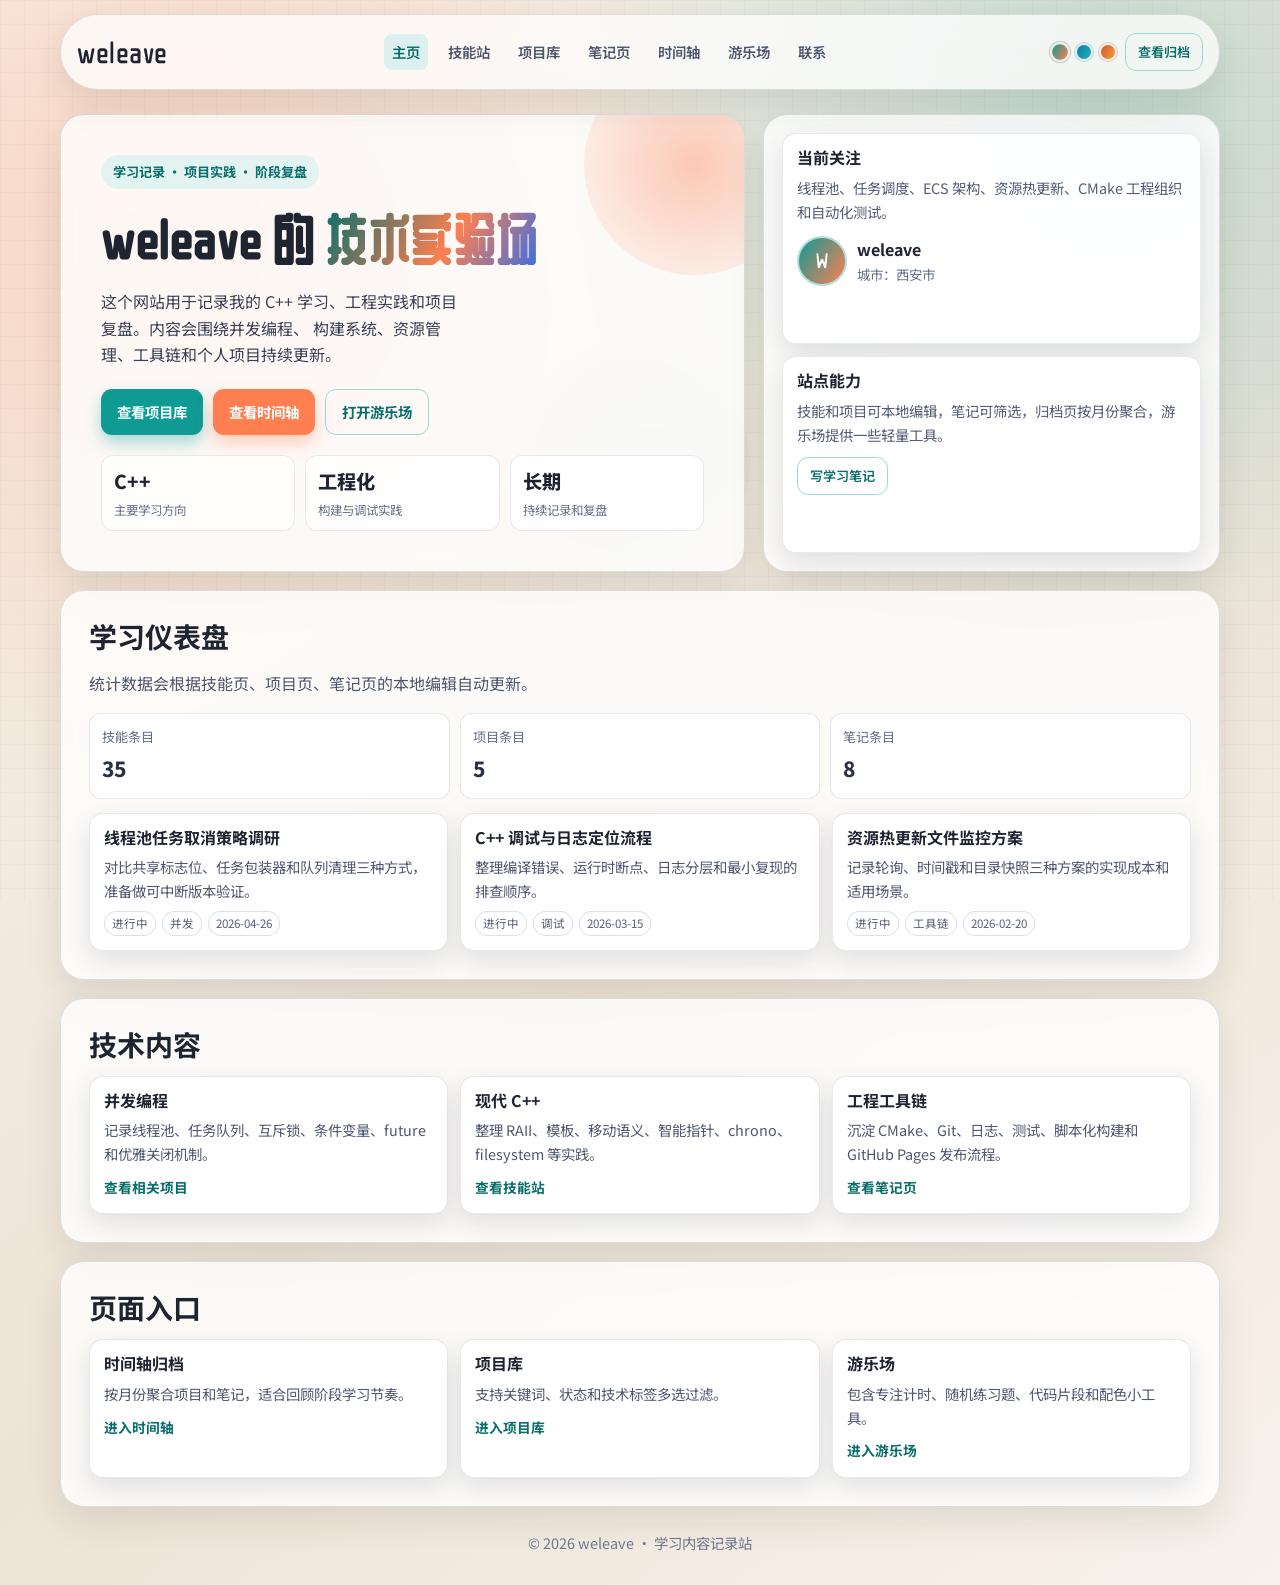
==== commit 3b749d66: "Add files via upload" ====
--- a/index.html
+++ b/index.html
@@ -3,16 +3,8 @@
   <head>
     <meta charset="UTF-8" />
     <meta name="viewport" content="width=device-width, initial-scale=1.0" />
-<<<<<<< HEAD
     <meta name="description" content="weleave 的学习主页：记录技术学习、项目实践和阶段复盘。" />
     <title>weleave | 学习主页</title>
-=======
-    <meta
-      name="description"
-      content="weleave 的个人技术主页，记录 C++ 系统开发、并发实践、AI 工具模块和项目复盘。"
-    />
-    <title>weleave | C++ 项目主页</title>
->>>>>>> 9e03aacfd4b40b02c475f6fb02bcfbee6b1c4ac7
     <link rel="preconnect" href="https://fonts.googleapis.com" />
     <link rel="preconnect" href="https://fonts.gstatic.com" crossorigin />
     <link
@@ -32,7 +24,6 @@
           <a class="nav-link" data-page="index.html" href="./index.html" data-transition>主页</a>
           <a class="nav-link" data-page="skills.html" href="./skills.html" data-transition>技能站</a>
           <a class="nav-link" data-page="projects.html" href="./projects.html" data-transition>项目库</a>
-<<<<<<< HEAD
           <a class="nav-link" data-page="notes.html" href="./notes.html" data-transition>笔记页</a>
           <a class="nav-link" data-page="archive.html" href="./archive.html" data-transition>时间轴</a>
           <a class="nav-link" data-page="playground.html" href="./playground.html" data-transition>游乐场</a>
@@ -46,18 +37,11 @@
           </div>
           <a class="btn small ghost" href="./archive.html" data-transition>查看归档</a>
         </div>
-=======
-          <a class="nav-link" data-page="playground.html" href="./playground.html" data-transition>游乐场</a>
-          <a class="nav-link" data-page="contact.html" href="./contact.html" data-transition>联系</a>
-        </nav>
-        <a class="btn small ghost" href="./projects.html" data-transition>查看项目实现</a>
->>>>>>> 9e03aacfd4b40b02c475f6fb02bcfbee6b1c4ac7
       </header>
 
       <main>
         <section class="hero">
           <article class="hero-main glass" data-reveal>
-<<<<<<< HEAD
             <p class="eyebrow">学习记录 · 项目实践 · 阶段复盘</p>
             <h1 class="hero-title">weleave 的 <span class="hero-gradient">技术实验场</span></h1>
             <p class="hero-lead">
@@ -82,55 +66,14 @@
               <div class="metric-item">
                 <div class="metric-value">长期</div>
                 <div class="metric-label">持续记录和复盘</div>
-=======
-            <p class="eyebrow">C++ 工程实践 · 项目持续迭代</p>
-            <h1 class="hero-title">
-              weleave 的
-              <span class="hero-gradient">系统开发记录站</span>
-            </h1>
-            <p class="hero-lead">
-              这个网站主要整理我在 C++20、ECS、并发系统、资源热更新和 AI 辅助工程工具方向上的
-              项目实现与阶段复盘。每个项目尽量保留设计思路、模块拆分和可运行验证路径。
-            </p>
-            <div class="hero-actions">
-              <a class="btn" href="./skills.html" data-transition>查看技能地图</a>
-              <a class="btn alt" href="./projects.html" data-transition>查看项目详情</a>
-              <a
-                class="btn ghost"
-                id="resume-link"
-                href="./resume.jpg"
-                target="_blank"
-                rel="noopener"
-              >
-                查看图片简历
-              </a>
-            </div>
-            <div class="hero-metrics">
-              <div class="metric-item">
-                <div class="metric-value">C++20</div>
-                <div class="metric-label">主要开发语言</div>
-              </div>
-              <div class="metric-item">
-                <div class="metric-value">2 个</div>
-                <div class="metric-label">重点工程项目</div>
-              </div>
-              <div class="metric-item">
-                <div class="metric-value">AI + 系统</div>
-                <div class="metric-label">近期扩展方向</div>
->>>>>>> 9e03aacfd4b40b02c475f6fb02bcfbee6b1c4ac7
               </div>
             </div>
           </article>
 
           <aside class="hero-side glass" data-reveal>
             <article class="stack-card">
-<<<<<<< HEAD
               <h3>当前关注</h3>
               <p>线程池、任务调度、ECS 架构、资源热更新、CMake 工程组织和自动化测试。</p>
-=======
-              <h3>身份标签</h3>
-              <p>偏底层和工程实现方向，重点关注 C++ 工程化、ECS 数据结构、并发提交模型和工具链开发。</p>
->>>>>>> 9e03aacfd4b40b02c475f6fb02bcfbee6b1c4ac7
               <div class="avatar-line">
                 <div class="avatar-frame" id="avatar-frame">
                   <img id="avatar-image" src="./avatar.jpg" alt="头像" />
@@ -143,23 +86,15 @@
               </div>
             </article>
             <article class="stack-card">
-<<<<<<< HEAD
               <h3>站点能力</h3>
               <p>技能和项目可本地编辑，笔记可筛选，归档页按月份聚合，游乐场提供一些轻量工具。</p>
               <div class="hero-actions" style="margin-top: 10px">
                 <a class="btn small ghost" href="./notes.html" data-transition>写学习笔记</a>
-=======
-              <h3>快速通道</h3>
-              <p>项目页里重点整理了 SceneMind ECS 和 ReloadSense Tool 两个 C++ 项目的实现细节和演示入口。</p>
-              <div class="hero-actions" style="margin-top: 10px">
-                <a class="btn small ghost" href="./contact.html" data-transition>联系我</a>
->>>>>>> 9e03aacfd4b40b02c475f6fb02bcfbee6b1c4ac7
               </div>
             </article>
           </aside>
         </section>
 
-<<<<<<< HEAD
         <section class="section glass" id="home-preview-root" data-reveal>
           <h2>学习仪表盘</h2>
           <p>统计数据会根据技能页、项目页、笔记页的本地编辑自动更新。</p>
@@ -217,58 +152,10 @@
             <article class="feature-card">
               <h3>游乐场</h3>
               <p>包含专注计时、随机练习题、代码片段和配色小工具。</p>
-=======
-        <section class="section glass" data-reveal>
-          <h2>页面导航</h2>
-          <p>站点按“主页 / 技能 / 项目 / 联系”分开组织，方便把项目实现、技术栈和对外联系方式单独维护。</p>
-          <div class="grid-3">
-            <article class="feature-card">
-              <h3>技能站</h3>
-              <p>集中展示我现在主要在用的 C++、并发、配置解析、Linux 工程和 AI 工具相关技术栈。</p>
-              <a class="go-link" href="./skills.html" data-transition>进入技能站</a>
-            </article>
-            <article class="feature-card">
-              <h3>项目库</h3>
-              <p>重点展示 SceneMind ECS 和 ReloadSense Tool 的模块设计、技术选型和可运行验证内容。</p>
-              <a class="go-link" href="./projects.html" data-transition>进入项目库</a>
-            </article>
-            <article class="feature-card">
-              <h3>联系页</h3>
-              <p>集中放 GitHub、邮箱和所在地信息，方便后续投递实习或做项目交流时直接引用。</p>
-              <a class="go-link" href="./contact.html" data-transition>进入联系页</a>
-            </article>
-            <article class="feature-card">
-              <h3>游乐场</h3>
-              <p>放一个和简历内容弱相关的小工具页，包括本地便签、随机灵感卡和专注计时器。</p>
->>>>>>> 9e03aacfd4b40b02c475f6fb02bcfbee6b1c4ac7
               <a class="go-link" href="./playground.html" data-transition>进入游乐场</a>
             </article>
           </div>
         </section>
-<<<<<<< HEAD
-=======
-
-        <section class="section glass" data-reveal>
-          <h2>近期实践路线</h2>
-          <div class="timeline">
-            <article class="timeline-item">
-              <span class="when">阶段 01</span>
-              <h4>C++ 基础与工程结构</h4>
-              <p>先把 STL、RAII、模板代码组织、CMake 构建和 Linux/WSL 开发流程打稳。</p>
-            </article>
-            <article class="timeline-item">
-              <span class="when">阶段 02</span>
-              <h4>ECS、并发和资源系统</h4>
-              <p>围绕实体句柄、Sparse Set、Command Buffer、线程池资源加载和热更新机制做可运行项目。</p>
-            </article>
-            <article class="timeline-item">
-              <span class="when">阶段 03</span>
-              <h4>AI 辅助分析模块</h4>
-              <p>在原有系统项目上继续补配置分析、运行时诊断和规则场景生成能力，让项目更适合展示工程扩展思路。</p>
-            </article>
-          </div>
-        </section>
->>>>>>> 9e03aacfd4b40b02c475f6fb02bcfbee6b1c4ac7
       </main>
 
       <footer class="footer">
@@ -276,11 +163,8 @@
       </footer>
     </div>
 
-<<<<<<< HEAD
     <button id="back-top-btn" class="back-top is-hidden" type="button" aria-label="返回顶部">↑</button>
     <div id="toast" class="toast"></div>
-=======
->>>>>>> 9e03aacfd4b40b02c475f6fb02bcfbee6b1c4ac7
     <script src="./script.js"></script>
   </body>
 </html>
--- a/styles.css
+++ b/styles.css
@@ -1,14 +1,8 @@
 :root {
-<<<<<<< HEAD
   --bg-a: #f7f3eb;
   --bg-b: #ede4d7;
   --bg-c: #f7f2ea;
   --surface: rgba(255, 255, 255, 0.8);
-=======
-  --bg: #f4efe7;
-  --bg-strong: #ebe2d4;
-  --surface: rgba(255, 255, 255, 0.78);
->>>>>>> 9e03aacfd4b40b02c475f6fb02bcfbee6b1c4ac7
   --surface-strong: rgba(255, 255, 255, 0.92);
   --line: rgba(36, 44, 60, 0.14);
   --ink: #1f2431;
@@ -19,7 +13,6 @@
   --shadow-soft: 0 15px 36px rgba(43, 35, 23, 0.1);
   --shadow-card: 0 10px 26px rgba(28, 34, 50, 0.12);
   --radius-xl: 24px;
-<<<<<<< HEAD
   --radius-lg: 16px;
   --radius-md: 11px;
 }
@@ -40,10 +33,6 @@
   --brand: #d05b34;
   --brand-strong: #9a3f23;
   --brand-alt: #f39d35;
-=======
-  --radius-lg: 18px;
-  --radius-md: 12px;
->>>>>>> 9e03aacfd4b40b02c475f6fb02bcfbee6b1c4ac7
 }
 
 * {
@@ -59,15 +48,9 @@
   min-height: 100vh;
   color: var(--ink);
   background:
-<<<<<<< HEAD
     radial-gradient(circle at 12% 14%, rgba(255, 127, 80, 0.24), transparent 34%),
     radial-gradient(circle at 86% 8%, rgba(15, 154, 148, 0.2), transparent 30%),
     linear-gradient(140deg, var(--bg-a) 0%, var(--bg-b) 56%, var(--bg-c) 100%);
-=======
-    radial-gradient(circle at 12% 14%, rgba(255, 127, 80, 0.28), transparent 34%),
-    radial-gradient(circle at 86% 8%, rgba(15, 154, 148, 0.24), transparent 30%),
-    linear-gradient(140deg, #f7f3eb 0%, #ede4d7 56%, #f7f2ea 100%);
->>>>>>> 9e03aacfd4b40b02c475f6fb02bcfbee6b1c4ac7
   font-family: "Noto Sans SC", "PingFang SC", "Microsoft YaHei", sans-serif;
   line-height: 1.65;
   overflow-x: hidden;
@@ -102,11 +85,7 @@
   position: fixed;
   inset: 0;
   z-index: 99;
-<<<<<<< HEAD
   background: linear-gradient(120deg, #1f2431, var(--brand));
-=======
-  background: linear-gradient(120deg, #1f2431, #0f9a94);
->>>>>>> 9e03aacfd4b40b02c475f6fb02bcfbee6b1c4ac7
   transform: translateY(0);
   transition: transform 360ms ease;
   pointer-events: none;
@@ -130,21 +109,12 @@
   display: flex;
   align-items: center;
   justify-content: space-between;
-<<<<<<< HEAD
   gap: 16px;
   margin-top: 14px;
   padding: 12px 16px;
   border: 1px solid var(--line);
   border-radius: 999px;
   background: rgba(255, 255, 255, 0.74);
-=======
-  gap: 18px;
-  margin-top: 14px;
-  padding: 12px 18px;
-  border: 1px solid var(--line);
-  border-radius: 999px;
-  background: rgba(255, 255, 255, 0.72);
->>>>>>> 9e03aacfd4b40b02c475f6fb02bcfbee6b1c4ac7
   backdrop-filter: blur(14px);
   box-shadow: var(--shadow-soft);
 }
@@ -159,22 +129,14 @@
 
 .nav-links {
   display: flex;
-<<<<<<< HEAD
   gap: 12px;
-=======
-  gap: 14px;
->>>>>>> 9e03aacfd4b40b02c475f6fb02bcfbee6b1c4ac7
   flex-wrap: wrap;
 }
 
 .nav-link {
   color: var(--ink-soft);
   text-decoration: none;
-<<<<<<< HEAD
   font-size: 0.9rem;
-=======
-  font-size: 0.92rem;
->>>>>>> 9e03aacfd4b40b02c475f6fb02bcfbee6b1c4ac7
   font-weight: 600;
   padding: 6px 8px;
   border-radius: 8px;
@@ -184,7 +146,6 @@
 .nav-link:hover,
 .nav-link.active {
   color: var(--brand-strong);
-<<<<<<< HEAD
   background: color-mix(in srgb, var(--brand) 15%, white);
 }
 
@@ -224,18 +185,11 @@
 
 .theme-dot.active {
   transform: scale(1.12);
-=======
-  background: rgba(15, 154, 148, 0.13);
->>>>>>> 9e03aacfd4b40b02c475f6fb02bcfbee6b1c4ac7
 }
 
 .btn {
   border: 0;
-<<<<<<< HEAD
   border-radius: var(--radius-md);
-=======
-  border-radius: 11px;
->>>>>>> 9e03aacfd4b40b02c475f6fb02bcfbee6b1c4ac7
   padding: 10px 16px;
   font: inherit;
   font-size: 0.9rem;
@@ -249,11 +203,7 @@
   transition: transform 0.24s, box-shadow 0.24s, filter 0.24s;
   background: var(--brand);
   color: #f4ffff;
-<<<<<<< HEAD
   box-shadow: 0 8px 16px color-mix(in srgb, var(--brand) 34%, transparent);
-=======
-  box-shadow: 0 8px 16px rgba(15, 154, 148, 0.24);
->>>>>>> 9e03aacfd4b40b02c475f6fb02bcfbee6b1c4ac7
 }
 
 .btn:hover {
@@ -263,20 +213,12 @@
 
 .btn.alt {
   background: var(--brand-alt);
-<<<<<<< HEAD
   box-shadow: 0 8px 16px color-mix(in srgb, var(--brand-alt) 34%, transparent);
-=======
-  box-shadow: 0 8px 16px rgba(255, 127, 80, 0.23);
->>>>>>> 9e03aacfd4b40b02c475f6fb02bcfbee6b1c4ac7
 }
 
 .btn.ghost {
   background: transparent;
-<<<<<<< HEAD
   border: 1px solid color-mix(in srgb, var(--brand) 40%, white);
-=======
-  border: 1px solid rgba(15, 154, 148, 0.34);
->>>>>>> 9e03aacfd4b40b02c475f6fb02bcfbee6b1c4ac7
   color: var(--brand-strong);
   box-shadow: none;
 }
@@ -311,21 +253,12 @@
 .hero-main::after {
   content: "";
   position: absolute;
-<<<<<<< HEAD
   width: 220px;
   aspect-ratio: 1;
   border-radius: 50%;
   top: -60px;
   right: -60px;
   background: radial-gradient(circle, color-mix(in srgb, var(--brand-alt) 40%, transparent), transparent);
-=======
-  width: 200px;
-  aspect-ratio: 1;
-  border-radius: 50%;
-  top: -50px;
-  right: -50px;
-  background: radial-gradient(circle, rgba(255, 127, 80, 0.34), rgba(255, 127, 80, 0));
->>>>>>> 9e03aacfd4b40b02c475f6fb02bcfbee6b1c4ac7
   pointer-events: none;
 }
 
@@ -337,11 +270,7 @@
   font-size: 0.82rem;
   font-weight: 700;
   color: var(--brand-strong);
-<<<<<<< HEAD
   background: color-mix(in srgb, var(--brand) 12%, white);
-=======
-  background: rgba(15, 154, 148, 0.12);
->>>>>>> 9e03aacfd4b40b02c475f6fb02bcfbee6b1c4ac7
 }
 
 h1,
@@ -360,11 +289,7 @@
 }
 
 .hero-gradient {
-<<<<<<< HEAD
   background: linear-gradient(120deg, var(--brand-strong), var(--brand-alt) 58%, #3d6fe0);
-=======
-  background: linear-gradient(120deg, #0a716f, #ff7f50 58%, #3d6fe0);
->>>>>>> 9e03aacfd4b40b02c475f6fb02bcfbee6b1c4ac7
   background-clip: text;
   -webkit-text-fill-color: transparent;
 }
@@ -392,11 +317,7 @@
 .metric-item {
   padding: 10px 12px;
   border-radius: 12px;
-<<<<<<< HEAD
   background: rgba(255, 255, 255, 0.8);
-=======
-  background: rgba(255, 255, 255, 0.75);
->>>>>>> 9e03aacfd4b40b02c475f6fb02bcfbee6b1c4ac7
   border: 1px solid rgba(54, 69, 90, 0.11);
 }
 
@@ -448,11 +369,7 @@
   aspect-ratio: 1;
   border-radius: 50%;
   overflow: hidden;
-<<<<<<< HEAD
   border: 2px solid color-mix(in srgb, var(--brand) 32%, white);
-=======
-  border: 2px solid rgba(15, 154, 148, 0.26);
->>>>>>> 9e03aacfd4b40b02c475f6fb02bcfbee6b1c4ac7
   background: linear-gradient(125deg, var(--brand), var(--brand-alt));
   color: white;
   display: grid;
@@ -605,11 +522,7 @@
   margin-top: 10px;
   border: 1px dashed rgba(54, 69, 90, 0.3);
   border-radius: 14px;
-<<<<<<< HEAD
   background: rgba(255, 255, 255, 0.84);
-=======
-  background: rgba(255, 255, 255, 0.82);
->>>>>>> 9e03aacfd4b40b02c475f6fb02bcfbee6b1c4ac7
   padding: 12px;
 }
 
@@ -627,37 +540,23 @@
 }
 
 .editor-input,
-<<<<<<< HEAD
 .editor-select,
-=======
->>>>>>> 9e03aacfd4b40b02c475f6fb02bcfbee6b1c4ac7
 .editor-textarea {
   width: 100%;
   border: 1px solid rgba(54, 69, 90, 0.2);
   border-radius: 10px;
   font: inherit;
   padding: 9px 10px;
-<<<<<<< HEAD
   background: rgba(255, 255, 255, 0.94);
 }
 
 .editor-input,
 .editor-select {
-=======
-  background: rgba(255, 255, 255, 0.92);
-}
-
-.editor-input {
->>>>>>> 9e03aacfd4b40b02c475f6fb02bcfbee6b1c4ac7
   flex: 1 1 220px;
 }
 
 .editor-textarea {
-<<<<<<< HEAD
   min-height: 92px;
-=======
-  min-height: 90px;
->>>>>>> 9e03aacfd4b40b02c475f6fb02bcfbee6b1c4ac7
   resize: vertical;
 }
 
@@ -667,7 +566,6 @@
   color: #687087;
 }
 
-<<<<<<< HEAD
 .filter-bar {
   margin-top: 12px;
   display: flex;
@@ -703,8 +601,6 @@
   color: var(--brand-strong);
 }
 
-=======
->>>>>>> 9e03aacfd4b40b02c475f6fb02bcfbee6b1c4ac7
 .project-grid {
   display: grid;
   grid-template-columns: repeat(2, minmax(0, 1fr));
@@ -738,11 +634,7 @@
   justify-content: space-between;
   gap: 8px;
   align-items: flex-start;
-<<<<<<< HEAD
   padding-right: 48px;
-=======
-  padding-right: 44px;
->>>>>>> 9e03aacfd4b40b02c475f6fb02bcfbee6b1c4ac7
 }
 
 .project-head h3 {
@@ -756,16 +648,11 @@
 }
 
 .project-meta {
-<<<<<<< HEAD
   margin: 8px 0 0;
-=======
-  margin: 8px 0;
->>>>>>> 9e03aacfd4b40b02c475f6fb02bcfbee6b1c4ac7
   font-size: 0.86rem;
   color: #5d6881;
 }
 
-<<<<<<< HEAD
 .badge {
   display: inline-flex;
   margin-top: 8px;
@@ -796,10 +683,6 @@
 
 .project-card ul {
   margin: 10px 0 0;
-=======
-.project-card ul {
-  margin: 0;
->>>>>>> 9e03aacfd4b40b02c475f6fb02bcfbee6b1c4ac7
   padding-left: 20px;
 }
 
@@ -816,19 +699,13 @@
   font-size: 0.86rem;
 }
 
-<<<<<<< HEAD
 .notes-grid {
   margin-top: 14px;
-=======
-.playground-grid {
-  margin-top: 18px;
->>>>>>> 9e03aacfd4b40b02c475f6fb02bcfbee6b1c4ac7
   display: grid;
   grid-template-columns: repeat(2, minmax(0, 1fr));
   gap: 12px;
 }
 
-<<<<<<< HEAD
 .note-card {
   border-radius: 14px;
   border: 1px solid rgba(54, 69, 90, 0.13);
@@ -989,129 +866,6 @@
   font-size: 1.3rem;
   font-weight: 800;
   color: #293047;
-=======
-.lab-panel {
-  padding: clamp(18px, 3vw, 28px);
-}
-
-.lab-headline {
-  display: flex;
-  align-items: flex-start;
-  justify-content: space-between;
-  gap: 12px;
-}
-
-.lab-desc {
-  margin: 12px 0 0;
-  color: #4f5870;
-  font-size: 0.94rem;
-}
-
-.note-form {
-  margin-top: 14px;
-  display: flex;
-  flex-wrap: wrap;
-  gap: 8px;
-}
-
-.notes-list {
-  margin-top: 14px;
-  display: grid;
-  gap: 10px;
-}
-
-.note-card {
-  border-radius: 14px;
-  border: 1px solid rgba(54, 69, 90, 0.12);
-  background:
-    linear-gradient(135deg, rgba(15, 154, 148, 0.08), rgba(255, 127, 80, 0.08)),
-    #fff;
-  padding: 12px 14px;
-  display: flex;
-  align-items: flex-start;
-  justify-content: space-between;
-  gap: 12px;
-  box-shadow: var(--shadow-card);
-}
-
-.note-card p {
-  margin: 0;
-  font-size: 0.92rem;
-  color: #3f475c;
-}
-
-.focus-badge {
-  border-radius: 999px;
-  padding: 7px 12px;
-  font-size: 0.82rem;
-  background: rgba(255, 127, 80, 0.14);
-  color: #8a4d33;
-  white-space: nowrap;
-}
-
-.timer-display {
-  margin-top: 18px;
-  font-family: "ZCOOL QingKe HuangYou", cursive;
-  font-size: clamp(3rem, 10vw, 5rem);
-  letter-spacing: 2px;
-  color: #102f3a;
-}
-
-.preset-row {
-  margin-top: 14px;
-  display: flex;
-  flex-wrap: wrap;
-  gap: 8px;
-}
-
-.preset-pill {
-  border: 1px solid rgba(15, 154, 148, 0.2);
-  border-radius: 999px;
-  background: rgba(255, 255, 255, 0.9);
-  color: var(--ink-soft);
-  padding: 8px 14px;
-  font: inherit;
-  font-size: 0.84rem;
-  font-weight: 700;
-  cursor: pointer;
-  transition: background 0.24s, color 0.24s, transform 0.24s;
-}
-
-.preset-pill:hover {
-  transform: translateY(-2px);
-}
-
-.preset-pill.active {
-  background: rgba(15, 154, 148, 0.14);
-  color: var(--brand-strong);
-}
-
-.quote-card {
-  margin-top: 14px;
-  border-radius: 20px;
-  border: 1px solid rgba(54, 69, 90, 0.12);
-  background:
-    radial-gradient(circle at 12% 20%, rgba(255, 127, 80, 0.2), transparent 26%),
-    radial-gradient(circle at 90% 10%, rgba(15, 154, 148, 0.18), transparent 30%),
-    #fff;
-  padding: clamp(18px, 4vw, 28px);
-  box-shadow: var(--shadow-card);
-}
-
-.idea-text {
-  margin: 0;
-  font-size: clamp(1.15rem, 3vw, 1.6rem);
-  line-height: 1.55;
-  color: #243042;
-  font-weight: 700;
-}
-
-.idea-subtitle {
-  margin: 14px 0 0;
-  font-size: 0.9rem;
-  color: var(--brand-strong);
-  font-weight: 700;
->>>>>>> 9e03aacfd4b40b02c475f6fb02bcfbee6b1c4ac7
 }
 
 .contact-grid {
@@ -1159,7 +913,6 @@
   font-size: 0.9rem;
 }
 
-<<<<<<< HEAD
 .back-top {
   position: fixed;
   right: 22px;
@@ -1196,8 +949,6 @@
   opacity: 1;
 }
 
-=======
->>>>>>> 9e03aacfd4b40b02c475f6fb02bcfbee6b1c4ac7
 [data-reveal] {
   opacity: 0;
   transform: translateY(18px);
@@ -1213,15 +964,11 @@
   display: none !important;
 }
 
-<<<<<<< HEAD
 @media (max-width: 1080px) {
   .topbar {
     border-radius: 16px;
   }
 
-=======
-@media (max-width: 960px) {
->>>>>>> 9e03aacfd4b40b02c475f6fb02bcfbee6b1c4ac7
   .hero {
     grid-template-columns: 1fr;
   }
@@ -1231,43 +978,25 @@
   }
 
   .project-grid,
-<<<<<<< HEAD
   .contact-grid,
   .notes-grid,
   .playground-grid {
-=======
-  .playground-grid,
-  .contact-grid {
->>>>>>> 9e03aacfd4b40b02c475f6fb02bcfbee6b1c4ac7
     grid-template-columns: 1fr;
   }
 }
 
-<<<<<<< HEAD
 @media (max-width: 760px) {
   .topbar {
-=======
-@media (max-width: 720px) {
-  .topbar {
-    border-radius: 18px;
->>>>>>> 9e03aacfd4b40b02c475f6fb02bcfbee6b1c4ac7
     align-items: flex-start;
     flex-direction: column;
   }
 
   .nav-links {
-<<<<<<< HEAD
     gap: 8px;
   }
 
   .hero-metrics,
   .stats-strip {
-=======
-    gap: 10px;
-  }
-
-  .hero-metrics {
->>>>>>> 9e03aacfd4b40b02c475f6fb02bcfbee6b1c4ac7
     grid-template-columns: 1fr;
   }
 
@@ -1280,14 +1009,6 @@
     padding: 16px;
   }
 
-<<<<<<< HEAD
-=======
-  .lab-headline {
-    flex-direction: column;
-    align-items: flex-start;
-  }
-
->>>>>>> 9e03aacfd4b40b02c475f6fb02bcfbee6b1c4ac7
   .cursor-orb {
     display: none;
   }
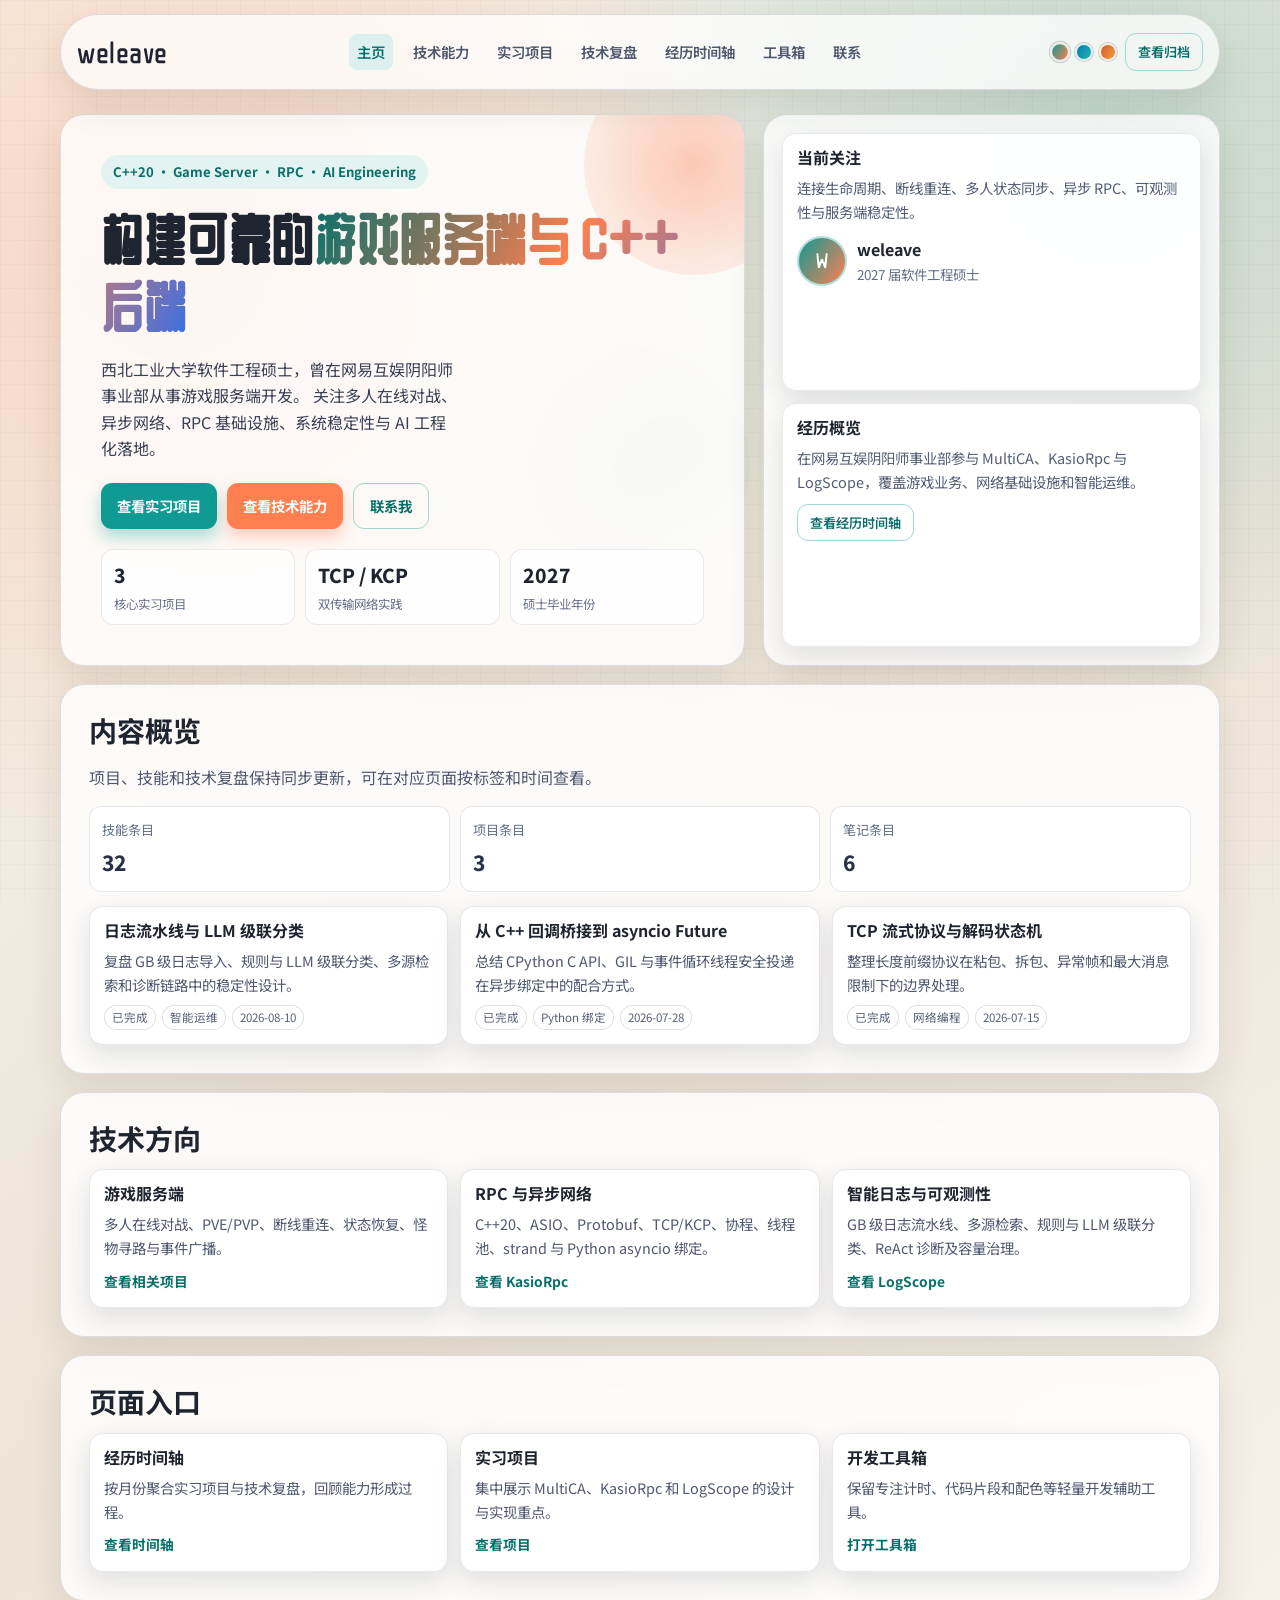
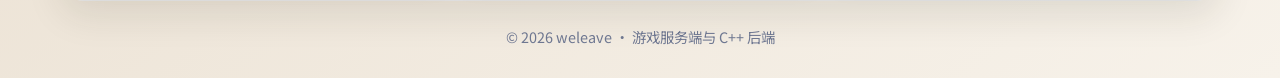
==== commit 327172ff: "update update" ====
--- a/index.html
+++ b/index.html
@@ -3,8 +3,8 @@
   <head>
     <meta charset="UTF-8" />
     <meta name="viewport" content="width=device-width, initial-scale=1.0" />
-    <meta name="description" content="weleave 的学习主页：记录技术学习、项目实践和阶段复盘。" />
-    <title>weleave | 学习主页</title>
+    <meta name="description" content="weleave 的技术主页：聚焦游戏服务端、C++ 异步网络、RPC 基础设施与智能日志分析。" />
+    <title>weleave | 游戏服务端与 C++ 后端开发</title>
     <link rel="preconnect" href="https://fonts.googleapis.com" />
     <link rel="preconnect" href="https://fonts.gstatic.com" crossorigin />
     <link
@@ -22,11 +22,11 @@
         <a class="brand" href="./index.html" data-transition>weleave</a>
         <nav class="nav-links">
           <a class="nav-link" data-page="index.html" href="./index.html" data-transition>主页</a>
-          <a class="nav-link" data-page="skills.html" href="./skills.html" data-transition>技能站</a>
-          <a class="nav-link" data-page="projects.html" href="./projects.html" data-transition>项目库</a>
-          <a class="nav-link" data-page="notes.html" href="./notes.html" data-transition>笔记页</a>
-          <a class="nav-link" data-page="archive.html" href="./archive.html" data-transition>时间轴</a>
-          <a class="nav-link" data-page="playground.html" href="./playground.html" data-transition>游乐场</a>
+          <a class="nav-link" data-page="skills.html" href="./skills.html" data-transition>技术能力</a>
+          <a class="nav-link" data-page="projects.html" href="./projects.html" data-transition>实习项目</a>
+          <a class="nav-link" data-page="notes.html" href="./notes.html" data-transition>技术复盘</a>
+          <a class="nav-link" data-page="archive.html" href="./archive.html" data-transition>经历时间轴</a>
+          <a class="nav-link" data-page="playground.html" href="./playground.html" data-transition>工具箱</a>
           <a class="nav-link" data-page="contact.html" href="./contact.html" data-transition>联系</a>
         </nav>
         <div class="top-tools">
@@ -42,62 +42,58 @@
       <main>
         <section class="hero">
           <article class="hero-main glass" data-reveal>
-            <p class="eyebrow">学习记录 · 项目实践 · 阶段复盘</p>
-            <h1 class="hero-title">weleave 的 <span class="hero-gradient">技术实验场</span></h1>
-            <p class="hero-lead">
-              这个网站用于记录我的 C++ 学习、工程实践和项目复盘。内容会围绕并发编程、
-              构建系统、资源管理、工具链和个人项目持续更新。
-            </p>
-            <div class="hero-actions">
-              <a class="btn" href="./projects.html" data-transition>查看项目库</a>
-              <a class="btn alt" href="./archive.html" data-transition>查看时间轴</a>
-              <a class="btn ghost" href="./playground.html" data-transition>打开游乐场</a>
-              <a class="btn ghost" id="resume-link" href="./resume.jpg" target="_blank" rel="noopener">查看图片简历</a>
-            </div>
-            <div class="hero-metrics">
-              <div class="metric-item">
-                <div class="metric-value">C++</div>
-                <div class="metric-label">主要学习方向</div>
-              </div>
-              <div class="metric-item">
-                <div class="metric-value">工程化</div>
-                <div class="metric-label">构建与调试实践</div>
-              </div>
-              <div class="metric-item">
-                <div class="metric-value">长期</div>
-                <div class="metric-label">持续记录和复盘</div>
-              </div>
+            <p class="eyebrow">C++20 · Game Server · RPC · AI Engineering</p>
+            <h1 class="hero-title">构建可靠的<span class="hero-gradient">游戏服务端与 C++ 后端</span></h1>
+            <p class="hero-lead">
+              西北工业大学软件工程硕士，曾在网易互娱阴阳师事业部从事游戏服务端开发。
+              关注多人在线对战、异步网络、RPC 基础设施、系统稳定性与 AI 工程化落地。
+            </p>
+            <div class="hero-actions">
+              <a class="btn" href="./projects.html" data-transition>查看实习项目</a>
+              <a class="btn alt" href="./skills.html" data-transition>查看技术能力</a>
+              <a class="btn ghost" href="./contact.html" data-transition>联系我</a>
+            </div>
+            <div class="hero-metrics">
+              <div class="metric-item">
+                <div class="metric-value">3</div>
+                <div class="metric-label">核心实习项目</div>
+              </div>
+              <div class="metric-item">
+                <div class="metric-value">TCP / KCP</div>
+                <div class="metric-label">双传输网络实践</div>
+              </div>
+              <div class="metric-item">
+                <div class="metric-value">2027</div>
+                <div class="metric-label">硕士毕业年份</div>
+              </div>
             </div>
           </article>
 
           <aside class="hero-side glass" data-reveal>
-            <article class="stack-card">
-              <h3>当前关注</h3>
-              <p>线程池、任务调度、ECS 架构、资源热更新、CMake 工程组织和自动化测试。</p>
-              <div class="avatar-line">
-                <div class="avatar-frame" id="avatar-frame">
-                  <img id="avatar-image" src="./avatar.jpg" alt="头像" />
-                  <span>W</span>
-                </div>
-                <div>
-                  <div><strong>weleave</strong></div>
-                  <div style="font-size: 0.84rem; color: #64708a">城市：西安市</div>
-                </div>
-              </div>
-            </article>
-            <article class="stack-card">
-              <h3>站点能力</h3>
-              <p>技能和项目可本地编辑，笔记可筛选，归档页按月份聚合，游乐场提供一些轻量工具。</p>
-              <div class="hero-actions" style="margin-top: 10px">
-                <a class="btn small ghost" href="./notes.html" data-transition>写学习笔记</a>
-              </div>
-            </article>
+            <article class="stack-card">
+              <h3>当前关注</h3>
+              <p>连接生命周期、断线重连、多人状态同步、异步 RPC、可观测性与服务端稳定性。</p>
+              <div class="avatar-line">
+                <div class="avatar-frame"><span>W</span></div>
+                <div>
+                  <div><strong>weleave</strong></div>
+                  <div style="font-size: 0.84rem; color: #64708a">2027 届软件工程硕士</div>
+                </div>
+              </div>
+            </article>
+            <article class="stack-card">
+              <h3>经历概览</h3>
+              <p>在网易互娱阴阳师事业部参与 MultiCA、KasioRpc 与 LogScope，覆盖游戏业务、网络基础设施和智能运维。</p>
+              <div class="hero-actions" style="margin-top: 10px">
+                <a class="btn small ghost" href="./archive.html" data-transition>查看经历时间轴</a>
+              </div>
+            </article>
           </aside>
         </section>
 
         <section class="section glass" id="home-preview-root" data-reveal>
-          <h2>学习仪表盘</h2>
-          <p>统计数据会根据技能页、项目页、笔记页的本地编辑自动更新。</p>
+          <h2>内容概览</h2>
+          <p>项目、技能和技术复盘保持同步更新，可在对应页面按标签和时间查看。</p>
           <div class="stats-strip">
             <div class="stats-box">
               <div class="stats-title">技能条目</div>
@@ -115,51 +111,51 @@
           <div class="grid-3" id="home-latest-notes"></div>
         </section>
 
-        <section class="section glass" data-reveal>
-          <h2>技术内容</h2>
-          <div class="grid-3">
-            <article class="feature-card">
-              <h3>并发编程</h3>
-              <p>记录线程池、任务队列、互斥锁、条件变量、future 和优雅关闭机制。</p>
-              <a class="go-link" href="./projects.html" data-transition>查看相关项目</a>
+        <section class="section glass" data-reveal>
+          <h2>技术方向</h2>
+          <div class="grid-3">
+            <article class="feature-card">
+              <h3>游戏服务端</h3>
+              <p>多人在线对战、PVE/PVP、断线重连、状态恢复、怪物寻路与事件广播。</p>
+              <a class="go-link" href="./projects.html" data-transition>查看相关项目</a>
+            </article>
+            <article class="feature-card">
+              <h3>RPC 与异步网络</h3>
+              <p>C++20、ASIO、Protobuf、TCP/KCP、协程、线程池、strand 与 Python asyncio 绑定。</p>
+              <a class="go-link" href="./projects.html" data-transition>查看 KasioRpc</a>
+            </article>
+            <article class="feature-card">
+              <h3>智能日志与可观测性</h3>
+              <p>GB 级日志流水线、多源检索、规则与 LLM 级联分类、ReAct 诊断及容量治理。</p>
+              <a class="go-link" href="./projects.html" data-transition>查看 LogScope</a>
             </article>
-            <article class="feature-card">
-              <h3>现代 C++</h3>
-              <p>整理 RAII、模板、移动语义、智能指针、chrono、filesystem 等实践。</p>
-              <a class="go-link" href="./skills.html" data-transition>查看技能站</a>
-            </article>
-            <article class="feature-card">
-              <h3>工程工具链</h3>
-              <p>沉淀 CMake、Git、日志、测试、脚本化构建和 GitHub Pages 发布流程。</p>
-              <a class="go-link" href="./notes.html" data-transition>查看笔记页</a>
-            </article>
-          </div>
-        </section>
-
-        <section class="section glass" data-reveal>
+          </div>
+        </section>
+
+        <section class="section glass" data-reveal>
           <h2>页面入口</h2>
           <div class="grid-3">
             <article class="feature-card">
-              <h3>时间轴归档</h3>
-              <p>按月份聚合项目和笔记，适合回顾阶段学习节奏。</p>
-              <a class="go-link" href="./archive.html" data-transition>进入时间轴</a>
+              <h3>经历时间轴</h3>
+              <p>按月份聚合实习项目与技术复盘，回顾能力形成过程。</p>
+              <a class="go-link" href="./archive.html" data-transition>查看时间轴</a>
             </article>
             <article class="feature-card">
-              <h3>项目库</h3>
-              <p>支持关键词、状态和技术标签多选过滤。</p>
-              <a class="go-link" href="./projects.html" data-transition>进入项目库</a>
+              <h3>实习项目</h3>
+              <p>集中展示 MultiCA、KasioRpc 和 LogScope 的设计与实现重点。</p>
+              <a class="go-link" href="./projects.html" data-transition>查看项目</a>
             </article>
             <article class="feature-card">
-              <h3>游乐场</h3>
-              <p>包含专注计时、随机练习题、代码片段和配色小工具。</p>
-              <a class="go-link" href="./playground.html" data-transition>进入游乐场</a>
+              <h3>开发工具箱</h3>
+              <p>保留专注计时、代码片段和配色等轻量开发辅助工具。</p>
+              <a class="go-link" href="./playground.html" data-transition>打开工具箱</a>
             </article>
           </div>
         </section>
       </main>
 
       <footer class="footer">
-        <p>&copy; <span id="year"></span> weleave · 学习内容记录站</p>
+        <p>&copy; <span id="year"></span> weleave · 游戏服务端与 C++ 后端</p>
       </footer>
     </div>
 
--- a/styles.css
+++ b/styles.css
@@ -437,10 +437,21 @@
   font-size: 1rem;
 }
 
-.feature-card p {
-  margin: 8px 0 0;
-  font-size: 0.9rem;
-}
+.feature-card p {
+  margin: 8px 0 0;
+  font-size: 0.9rem;
+}
+
+.compact-list {
+  margin: 10px 0 0;
+  padding-left: 20px;
+  color: #4f5870;
+  font-size: 0.9rem;
+}
+
+.compact-list li + li {
+  margin-top: 7px;
+}
 
 .feature-card .go-link {
   margin-top: 10px;
@@ -629,12 +640,15 @@
   cursor: pointer;
 }
 
-.project-head {
-  display: flex;
-  justify-content: space-between;
-  gap: 8px;
-  align-items: flex-start;
-  padding-right: 48px;
+.project-head {
+  display: flex;
+  justify-content: space-between;
+  gap: 8px;
+  align-items: flex-start;
+}
+
+.project-card.is-editing .project-head {
+  padding-right: 48px;
 }
 
 .project-head h3 {
@@ -985,11 +999,42 @@
   }
 }
 
-@media (max-width: 760px) {
-  .topbar {
-    align-items: flex-start;
-    flex-direction: column;
-  }
+@media (max-width: 760px) {
+  .topbar {
+    align-items: stretch;
+    flex-direction: column;
+    border-radius: 18px;
+  }
+
+  .nav-links {
+    width: 100%;
+    flex-wrap: nowrap;
+    overflow-x: auto;
+    padding-bottom: 3px;
+    scrollbar-width: none;
+  }
+
+  .nav-links::-webkit-scrollbar {
+    display: none;
+  }
+
+  .nav-link {
+    flex: 0 0 auto;
+    white-space: nowrap;
+  }
+
+  .top-tools {
+    justify-content: space-between;
+  }
+
+  .project-head {
+    display: block;
+  }
+
+  .project-head span {
+    display: block;
+    margin-top: 3px;
+  }
 
   .nav-links {
     gap: 8px;
